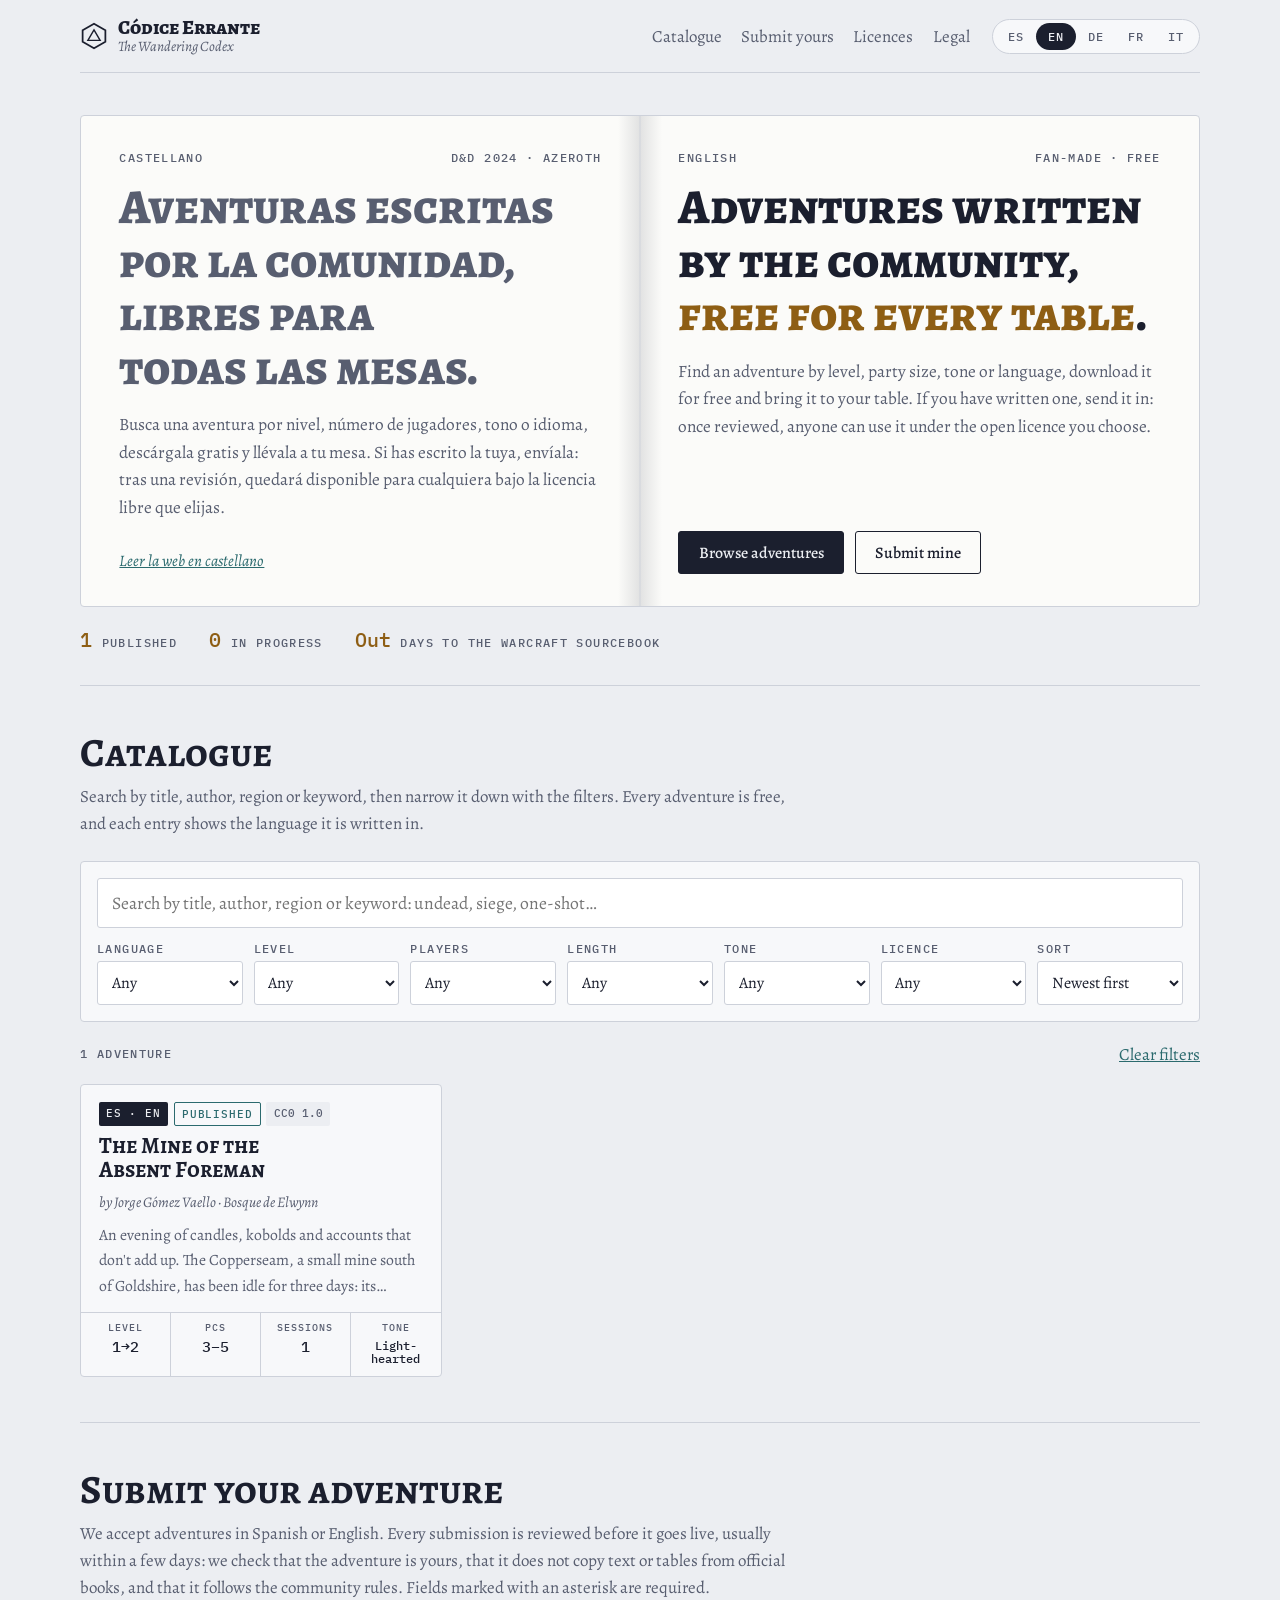
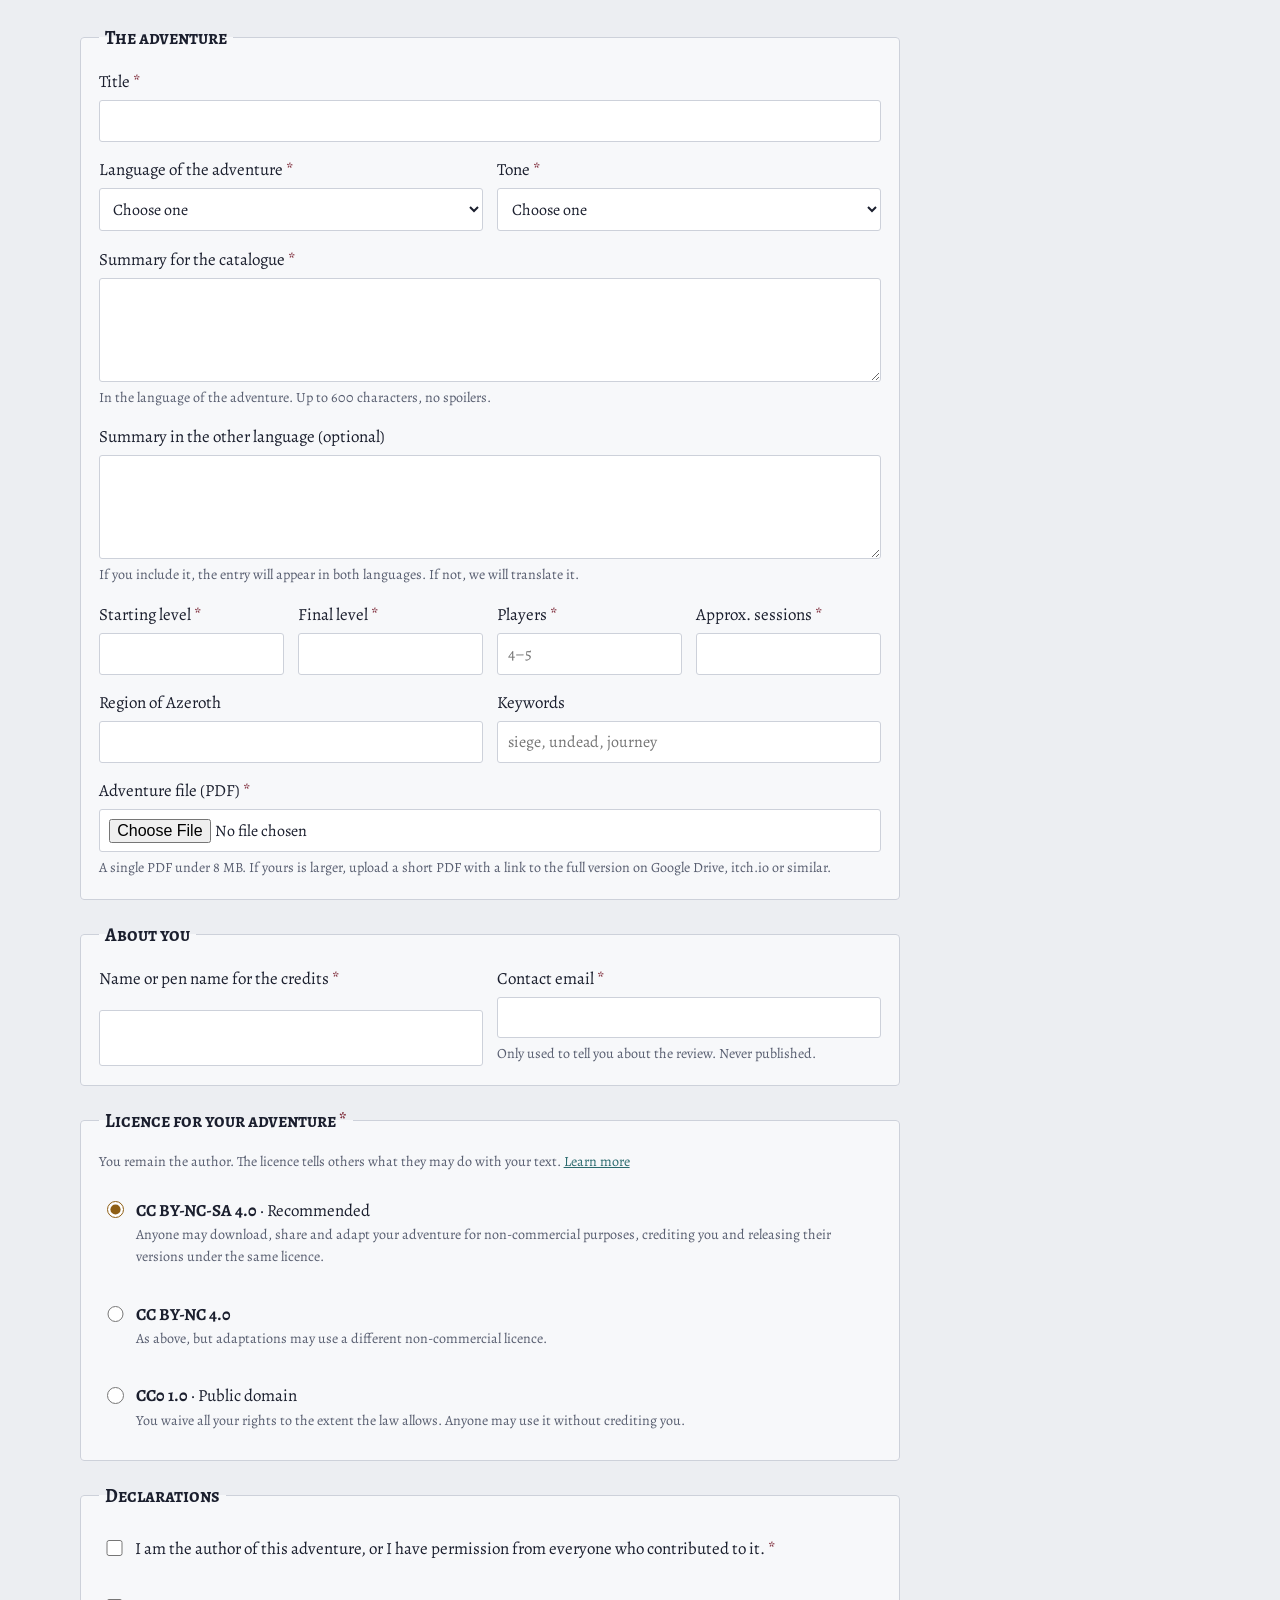
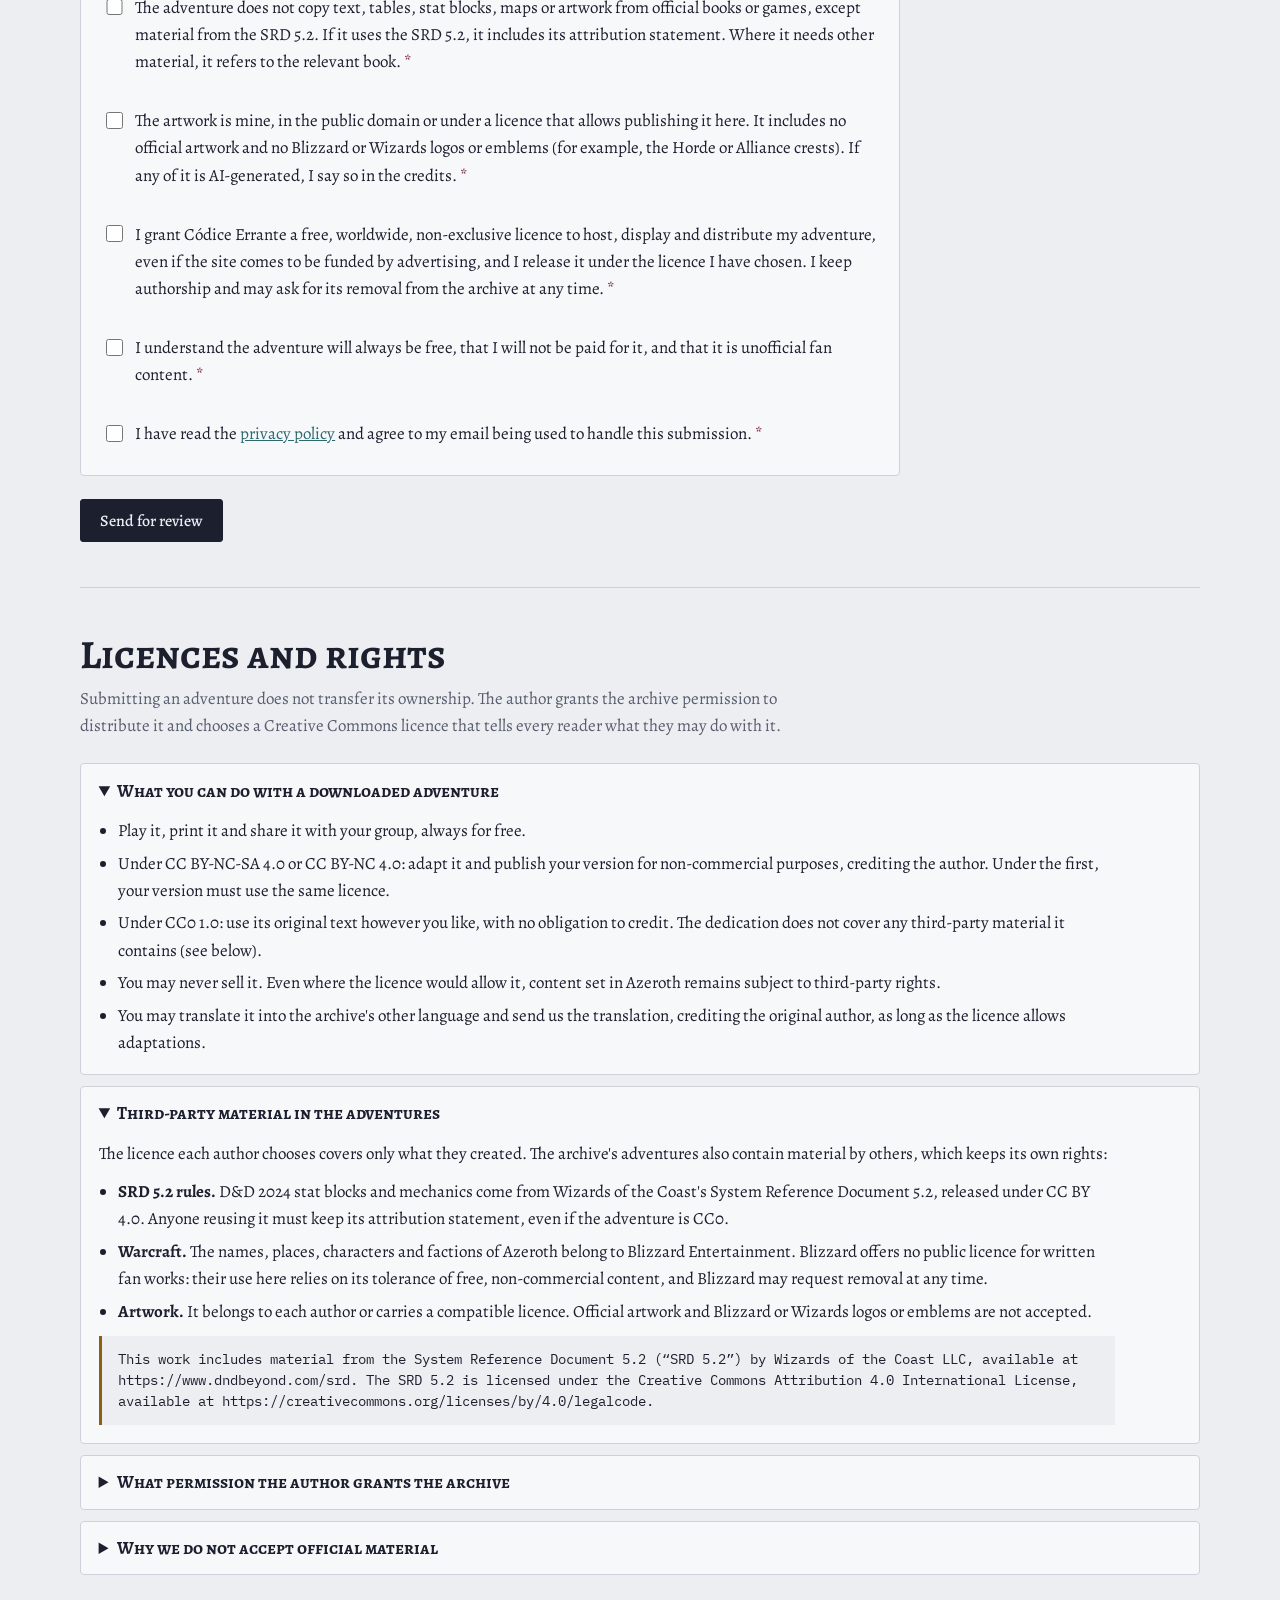
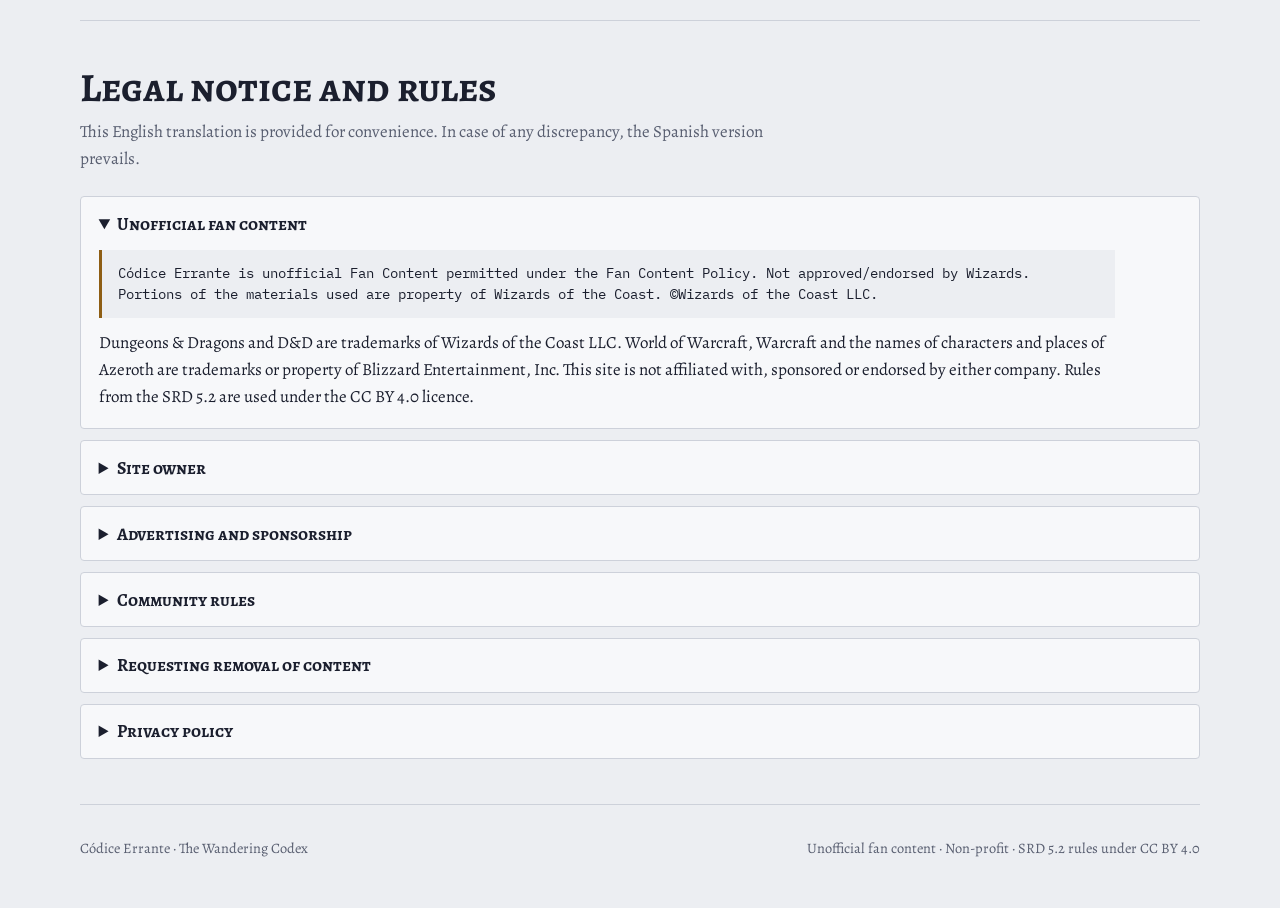
==== index.html @ d9a35645 "Añade el italiano como quinto idioma Toda la interfaz, los textos legales, la portada, la página de " ====
<!doctype html>
<html lang="es" data-lang="es">
<head>
<meta charset="utf-8">
<meta name="viewport" content="width=device-width,initial-scale=1,viewport-fit=cover">
<title>Códice Errante</title>
<meta name="description" content="Archivo comunitario de aventuras gratuitas de rol para D&D 2024 ambientadas en Azeroth, en español e inglés. A community archive of free D&D 2024 adventures set in Azeroth, in Spanish and English.">
<link rel="preconnect" href="https://fonts.googleapis.com">
<link rel="preconnect" href="https://fonts.gstatic.com" crossorigin>
<link rel="stylesheet" href="https://fonts.googleapis.com/css2?family=Alegreya+SC:wght@500;700;800&family=Alegreya:ital,wght@0,400;0,500;0,700;1,400&family=IBM+Plex+Mono:wght@400;500&display=swap">
<script>
/* Idioma inicial: ?lang= → preferencia guardada → idioma del navegador */
(function(){
  var l = null;
  try { l = new URLSearchParams(location.search).get("lang"); } catch(e){}
  var ok = function(x){ return x === "es" || x === "en" || x === "de" || x === "fr" || x === "it"; };
  if(!ok(l)){ try { l = localStorage.getItem("ce-lang"); } catch(e){} }
  if(!ok(l)){ var n = String(navigator.language || "es").slice(0,2).toLowerCase(); l = ok(n) ? n : "en"; }
  document.documentElement.setAttribute("data-lang", l);
  document.documentElement.lang = l;
})();
</script>
<style>
/* Layout: edición bilingüe — portada como códice abierto (castellano en el verso, inglés en el recto), y el resto del archivo en el idioma activo. */
:root{
  --bg:#ECEEF2; --surface:#F7F8FA; --page:#FBFBF9; --ink:#1B1F2E; --muted:#585E70; --line:#CDD1DA;
  --bronze:#8E5E14; --arcane:#2B6A6E; --seal:#7A2433; --field:#FFFFFF; --fold:rgba(27,31,46,.11);
  --display:"Alegreya SC", "Palatino Linotype", Georgia, serif;
  --body:"Alegreya", "Palatino Linotype", Georgia, serif;
  --mono:"IBM Plex Mono", ui-monospace, "SFMono-Regular", Consolas, monospace;
}
@media (prefers-color-scheme: dark){:root:not([data-theme="light"]){
  --bg:#12141C; --surface:#1A1D28; --page:#1E2130; --ink:#E7E4DB; --muted:#A3A6B3; --line:#2E3242;
  --bronze:#D6A44E; --arcane:#73B8B4; --seal:#E08896; --field:#0F1118; --fold:rgba(0,0,0,.5); color-scheme:dark }}
:root[data-theme="dark"]{
  --bg:#12141C; --surface:#1A1D28; --page:#1E2130; --ink:#E7E4DB; --muted:#A3A6B3; --line:#2E3242;
  --bronze:#D6A44E; --arcane:#73B8B4; --seal:#E08896; --field:#0F1118; --fold:rgba(0,0,0,.5); color-scheme:dark }

/* Idioma: se oculta el texto del idioma inactivo, salvo en la portada (.both) */
:root:not([data-lang="en"]) body [lang="en"]:not(.both),
:root:not([data-lang="de"]) body [lang="de"]:not(.both),
:root:not([data-lang="fr"]) body [lang="fr"]:not(.both),
:root:not([data-lang="it"]) body [lang="it"]:not(.both),
:root[data-lang="en"] body [lang="es"]:not(.both),
:root[data-lang="de"] body [lang="es"]:not(.both),
:root[data-lang="fr"] body [lang="es"]:not(.both),
:root[data-lang="it"] body [lang="es"]:not(.both){display:none !important}
/* Portada: castellano en el verso; en el recto, inglés o el idioma activo (alemán, francés, italiano) */
.page[lang="de"], .page[lang="fr"], .page[lang="it"]{display:none}
:root[data-lang="de"] .page[lang="de"], :root[data-lang="fr"] .page[lang="fr"], :root[data-lang="it"] .page[lang="it"]{display:flex}
:root[data-lang="de"] .page[lang="en"], :root[data-lang="fr"] .page[lang="en"], :root[data-lang="it"] .page[lang="en"]{display:none}

*{box-sizing:border-box}
html{scroll-behavior:smooth}
@media (prefers-reduced-motion:reduce){html{scroll-behavior:auto}}
body{background:var(--bg); color:var(--ink); font:400 1.06rem/1.6 var(--body); margin:0;
  padding-left:max(16px, env(safe-area-inset-left, 0px)); padding-right:max(16px, env(safe-area-inset-right, 0px))}
.wrap{max-width:1120px; margin:0 auto}
a{color:var(--arcane)}
a:focus-visible, button:focus-visible, input:focus-visible, select:focus-visible, textarea:focus-visible, summary:focus-visible{outline:2px solid var(--bronze); outline-offset:2px}
h1,h2,h3{font-family:var(--display); text-wrap:balance; line-height:1.1; margin:0}
p{margin:0}
.label{font:500 .72rem/1.2 var(--mono); letter-spacing:.12em; text-transform:uppercase; color:var(--muted)}
.sr{position:absolute; width:1px; height:1px; overflow:hidden; clip:rect(0 0 0 0); white-space:nowrap}

/* Navegación */
nav{display:flex; flex-wrap:wrap; gap:.7rem 1.4rem; align-items:center; justify-content:space-between; padding-block:1.1rem; border-bottom:1px solid var(--line)}
.brand{color:var(--ink); text-decoration:none; display:flex; gap:.6rem; align-items:center}
.brand svg{width:28px; height:28px; flex:none}
.brand b{display:block; font:800 1.25rem/1 var(--display)}
.brand small{display:block; font:italic 400 .9rem/1.2 var(--body); color:var(--muted)}
.navr{display:flex; flex-wrap:wrap; align-items:center; gap:.6rem 1.4rem}
nav ul{list-style:none; display:flex; flex-wrap:wrap; gap:.4rem 1.2rem; margin:0; padding:0}
nav ul a{color:var(--muted); text-decoration:none}
nav ul a:hover{color:var(--ink)}
.langs{display:inline-flex; border:1px solid var(--line); border-radius:99px; padding:3px; background:var(--surface)}
.langs button{font:500 .78rem/1 var(--mono); letter-spacing:.08em; border:0; background:transparent; color:var(--muted); padding:.45rem .75rem; border-radius:99px; cursor:pointer}
.langs button[aria-pressed="true"]{background:var(--ink); color:var(--bg)}

/* Portada: códice abierto */
.hero{padding-block:2.6rem 2.2rem; display:grid; gap:1.4rem}
.spread{position:relative; display:grid; grid-template-columns:1fr 1fr; background:var(--page); border:1px solid var(--line); border-radius:4px}
.spread::after{content:""; position:absolute; top:0; bottom:0; left:50%; width:44px; transform:translateX(-50%); pointer-events:none;
  background:linear-gradient(90deg, transparent, var(--fold) 48%, var(--line) 50%, var(--fold) 52%, transparent)}
.page{padding:2.2rem 2.4rem 2rem; display:flex; flex-direction:column; gap:1rem; min-width:0; transition:color .25s}
.page .folio{display:flex; justify-content:space-between; gap:1rem}
.page h1{font-size:clamp(1.9rem,3.8vw,3.1rem); font-weight:800}
.page h1 em{font-style:normal; color:var(--bronze)}
.page p{color:var(--muted); font-size:1.08rem; max-width:32em}
.page .foot{margin-top:auto; padding-top:.6rem}
.cta{display:flex; flex-wrap:wrap; gap:.7rem}
.switch{font:italic 400 1rem var(--body); background:none; border:0; padding:0; color:var(--arcane); text-decoration:underline; cursor:pointer; text-align:left}
/* Página inactiva: en segundo plano, como la traducción en una edición bilingüe */
.page:not(.active){color:var(--muted)}
.page:not(.active) h1 em{color:inherit}
.page:not(.active) .cta{display:none}
.page.active .switch{display:none}
.btn{display:inline-flex; align-items:center; gap:.4rem; font:500 1rem/1 var(--body); padding:.8rem 1.2rem; border-radius:3px; text-decoration:none; border:1px solid var(--ink); color:var(--ink); background:transparent; cursor:pointer}
.btn.primary{background:var(--ink); color:var(--bg)}
.btn[disabled]{opacity:.5; cursor:not-allowed}
.ledger{display:flex; flex-wrap:wrap; gap:.6rem 2rem; align-items:baseline}
.ledger div{display:flex; gap:.6rem; align-items:baseline}
.ledger b{font:500 1.25rem/1 var(--mono); font-variant-numeric:tabular-nums; color:var(--bronze)}

section{padding-block:2.8rem; border-top:1px solid var(--line); scroll-margin-top:1rem}
.head{display:grid; gap:.5rem; margin-bottom:1.5rem}
.head h2{font-size:clamp(1.8rem,4vw,2.5rem)}
.head p{color:var(--muted); max-width:42em}

/* Buscador y filtros */
.search{display:grid; gap:.9rem; background:var(--surface); border:1px solid var(--line); border-radius:4px; padding:1rem; margin-bottom:1.2rem}
.search input[type=search]{width:100%; font:400 1.1rem var(--body); padding:.75rem .9rem; border:1px solid var(--line); border-radius:3px; background:var(--field); color:var(--ink)}
.fgrid{display:grid; grid-template-columns:repeat(auto-fit,minmax(130px,1fr)); gap:.7rem}
.fgrid label{display:grid; gap:.3rem; min-width:0}
select, .form input, .form textarea{font:400 1rem var(--body); padding:.55rem .6rem; border:1px solid var(--line); border-radius:3px; background:var(--field); color:var(--ink); width:100%; min-width:0}
.bar{display:flex; flex-wrap:wrap; justify-content:space-between; align-items:center; gap:.6rem; margin-bottom:1rem}
.linkbtn{background:none; border:0; color:var(--arcane); font:inherit; cursor:pointer; text-decoration:underline; padding:0}

/* Fichas */
.grid{display:grid; grid-template-columns:repeat(auto-fill,minmax(290px,1fr)); gap:1.1rem}
.grid:empty{display:none}
.card{background:var(--surface); border:1px solid var(--line); border-radius:4px; display:flex; flex-direction:column; min-width:0; text-align:left; color:inherit; font:inherit; padding:0; cursor:pointer}
.card:hover{border-color:var(--bronze)}
.card .top{padding:1.1rem 1.1rem .9rem; display:grid; gap:.5rem}
.card h3{font-size:1.4rem}
.by{font-size:.92rem; color:var(--muted); font-style:italic}
.card p.sum{color:var(--muted); font-size:.98rem; display:-webkit-box; -webkit-line-clamp:3; -webkit-box-orient:vertical; overflow:hidden}
.note{font-size:.85rem; color:var(--muted); font-style:italic}
.tags{display:flex; flex-wrap:wrap; gap:.35rem}
.status{font:500 .68rem/1 var(--mono); letter-spacing:.08em; text-transform:uppercase; padding:.32rem .45rem; border-radius:2px; border:1px solid currentColor}
.status.publicada{color:var(--arcane)} .status.preparacion{color:var(--seal)}
.tag{font:500 .68rem/1 var(--mono); padding:.32rem .45rem; border-radius:2px; background:var(--bg); color:var(--muted)}
.tag.lang{background:var(--ink); color:var(--bg); letter-spacing:.08em}
dl.stats{margin:auto 0 0; display:grid; grid-template-columns:repeat(4,1fr); border-top:1px solid var(--line)}
dl.stats div{padding:.65rem .3rem; text-align:center; border-right:1px solid var(--line); min-width:0}
dl.stats div:last-child{border-right:0}
dl.stats dt{font:500 .6rem/1 var(--mono); letter-spacing:.1em; text-transform:uppercase; color:var(--muted)}
dl.stats dd{margin:.35rem 0 0; font:500 .92rem/1.1 var(--mono); font-variant-numeric:tabular-nums; overflow-wrap:anywhere}
.empty{padding:2.4rem 1.5rem; text-align:center; color:var(--muted); border:1px dashed var(--line); border-radius:4px; font-size:1.08rem}

/* Diálogo de ficha */
dialog{border:1px solid var(--line); border-radius:6px; background:var(--surface); color:var(--ink); width:min(720px, calc(100vw - 32px)); max-height:calc(100vh - 48px); padding:0}
dialog::backdrop{background:rgba(10,12,20,.55)}
.dlg{padding:1.4rem; display:grid; gap:1rem}
.dlg header{display:flex; justify-content:space-between; gap:1rem; align-items:start}
.dlg h3{font-size:clamp(1.6rem,4vw,2.1rem)}
.x{background:none; border:1px solid var(--line); border-radius:3px; color:var(--ink); font:500 1rem var(--mono); width:2.2rem; height:2.2rem; cursor:pointer; flex:none}
.facts{display:grid; grid-template-columns:repeat(auto-fit,minmax(130px,1fr)); gap:.6rem; margin:0}
.facts div{border:1px solid var(--line); border-radius:3px; padding:.6rem .7rem; background:var(--bg)}
.facts dd{margin:.3rem 0 0; font:500 .95rem var(--mono)}
.licbox{border-left:3px solid var(--bronze); padding:.7rem .9rem; background:var(--bg); font-size:.95rem}
.actions{display:flex; flex-wrap:wrap; gap:.7rem; align-items:center}

/* Formulario */
.form{display:grid; gap:1.4rem; max-width:820px}
fieldset{border:1px solid var(--line); border-radius:4px; padding:1.1rem 1.1rem 1.2rem; margin:0; display:grid; gap:.9rem; background:var(--surface); min-width:0}
legend{font:700 1.15rem var(--display); padding:0 .4rem}
.row{display:grid; grid-template-columns:repeat(auto-fit,minmax(180px,1fr)); gap:.9rem}
.field{display:grid; gap:.3rem; min-width:0}
.hint{font-size:.88rem; color:var(--muted)}
.req::after{content:" *"; color:var(--seal)}
.form textarea{min-height:6.5rem; resize:vertical}
.radio, .check{display:grid; grid-template-columns:auto 1fr; gap:.6rem; align-items:start; padding:.55rem .2rem}
.radio input, .check input{margin-top:.3rem; width:1.05rem; height:1.05rem; accent-color:var(--bronze)}
.radio small{display:block; color:var(--muted); font-size:.88rem}
.notice{padding:.9rem 1rem; border-radius:4px; border:1px solid var(--arcane); background:var(--surface)}
.notice.err{border-color:var(--seal)}
.hp{display:none}

/* Textos legales */
.legal{display:grid; gap:.7rem}
details{border:1px solid var(--line); border-radius:4px; background:var(--surface)}
summary{cursor:pointer; padding:.9rem 1.1rem; font:700 1.1rem var(--display)}
details .in{padding:0 1.1rem 1.1rem; display:grid; gap:.7rem; max-width:62em}
details ul{margin:0; padding-left:1.2rem; display:grid; gap:.35rem}
blockquote{margin:0; padding:.8rem 1rem; border-left:3px solid var(--bronze); font:400 .85rem/1.55 var(--mono); background:var(--bg)}
blockquote, details .in{overflow-wrap:anywhere; min-width:0}
details{min-width:0}
footer{padding-block:2rem 3rem; color:var(--muted); font-size:.9rem; border-top:1px solid var(--line); display:flex; flex-wrap:wrap; gap:1rem; justify-content:space-between}

@media (max-width:760px){
  .spread{grid-template-columns:1fr}
  .spread::after{display:none}
  .page{padding:1.5rem 1.2rem}
  .page + .page{border-top:1px solid var(--line)}
  .page.active{order:-1; border-top:0}
  .page:not(.active){border-top:1px solid var(--line)}
  .page:not(.active) p{display:none}
  .page:not(.active) h1{font-size:1.4rem}
}
</style>
</head>
<body>
<div class="wrap">
<nav aria-label="Principal / Main">
  <a class="brand" href="#inicio">
    <svg viewBox="0 0 32 32" aria-hidden="true"><path d="M16 2 29 9.5v13L16 30 3 22.5v-13Z" fill="none" stroke="currentColor" stroke-width="2"/><path d="M16 9 23 21H9Z" fill="none" stroke="currentColor" stroke-width="1.6"/></svg>
    <span><b>Códice Errante</b><small>The Wandering Codex</small></span>
  </a>
  <div class="navr">
    <ul>
      <li><a href="#catalogo"><span lang="es">Catálogo</span><span lang="en">Catalogue</span><span lang="de">Katalog</span><span lang="fr">Catalogue</span><span lang="it">Catalogo</span></a></li>
      <li><a href="#enviar"><span lang="es">Envía tu aventura</span><span lang="en">Submit yours</span><span lang="de">Abenteuer einreichen</span><span lang="fr">Proposer une aventure</span><span lang="it">Proponi un’avventura</span></a></li>
      <li><a href="#licencias"><span lang="es">Licencias</span><span lang="en">Licences</span><span lang="de">Lizenzen</span><span lang="fr">Licences</span><span lang="it">Licenze</span></a></li>
      <li data-yt hidden><a class="ytlink" target="_blank" rel="noopener"><svg viewBox="0 0 24 24" width="16" height="16" aria-hidden="true" style="vertical-align:-3px"><path d="M21.6 7.2a2.6 2.6 0 0 0-1.8-1.8C18.2 5 12 5 12 5s-6.2 0-7.8.4A2.6 2.6 0 0 0 2.4 7.2 27 27 0 0 0 2 12a27 27 0 0 0 .4 4.8 2.6 2.6 0 0 0 1.8 1.8C5.8 19 12 19 12 19s6.2 0 7.8-.4a2.6 2.6 0 0 0 1.8-1.8A27 27 0 0 0 22 12a27 27 0 0 0-.4-4.8ZM10 15V9l5.2 3Z" fill="currentColor"/></svg> YouTube</a></li>
      <li><a href="#legal"><span lang="es">Aviso legal</span><span lang="en">Legal</span><span lang="de">Impressum</span><span lang="fr">Mentions légales</span><span lang="it">Note legali</span></a></li>
    </ul>
    <div class="langs" role="group" aria-label="Idioma / Language">
      <button type="button" data-setlang="es" aria-pressed="true" title="Español">ES</button>
      <button type="button" data-setlang="en" aria-pressed="false" title="English">EN</button>
      <button type="button" data-setlang="de" aria-pressed="false" title="Deutsch">DE</button>
      <button type="button" data-setlang="fr" aria-pressed="false" title="Français">FR</button>
      <button type="button" data-setlang="it" aria-pressed="false" title="Italiano">IT</button>
    </div>
  </div>
</nav>

<header class="hero" id="inicio">
  <div class="spread">
    <article class="page both" lang="es">
      <div class="folio"><span class="label">Castellano</span><span class="label">D&amp;D 2024 · Azeroth</span></div>
      <h1>Aventuras escritas por la comunidad, <em>libres para todas las mesas</em>.</h1>
      <p>Busca una aventura por nivel, número de jugadores, tono o idioma, descárgala gratis y llévala a tu mesa. Si has escrito la tuya, envíala: tras una revisión, quedará disponible para cualquiera bajo la licencia libre que elijas.</p>
      <div class="foot">
        <div class="cta"><a class="btn primary" href="#catalogo">Buscar aventuras</a><a class="btn" href="#enviar">Enviar la mía</a></div>
        <button class="switch" type="button" data-setlang="es">Leer la web en castellano</button>
      </div>
    </article>
    <article class="page both" lang="en">
      <div class="folio"><span class="label">English</span><span class="label">Fan-made · Free</span></div>
      <h1>Adventures written by the community, <em>free for every table</em>.</h1>
      <p>Find an adventure by level, party size, tone or language, download it for free and bring it to your table. If you have written one, send it in: once reviewed, anyone can use it under the open licence you choose.</p>
      <div class="foot">
        <div class="cta"><a class="btn primary" href="#catalogo">Browse adventures</a><a class="btn" href="#enviar">Submit mine</a></div>
        <button class="switch" type="button" data-setlang="en">Read the site in English</button>
      </div>
    </article>
    <article class="page both" lang="de">
      <div class="folio"><span class="label">Deutsch</span><span class="label">Fan-Werk · Kostenlos</span></div>
      <h1>Abenteuer aus der Community, <em>frei für jeden Spieltisch</em>.</h1>
      <p>Finde ein Abenteuer nach Stufe, Gruppengröße, Ton oder Sprache, lade es kostenlos herunter und bring es an deinen Tisch. Hast du selbst eines geschrieben, reiche es ein: Nach der Prüfung kann es jeder unter der freien Lizenz deiner Wahl nutzen.</p>
      <div class="foot">
        <div class="cta"><a class="btn primary" href="#catalogo">Abenteuer durchsuchen</a><a class="btn" href="#enviar">Meines einreichen</a></div>
        <button class="switch" type="button" data-setlang="de">Website auf Deutsch lesen</button>
      </div>
    </article>
    <article class="page both" lang="fr">
      <div class="folio"><span class="label">Français</span><span class="label">Fait par des fans · Gratuit</span></div>
      <h1>Des aventures écrites par la communauté, <em>libres pour toutes les tables</em>.</h1>
      <p>Trouvez une aventure par niveau, nombre de joueurs, ton ou langue, téléchargez-la gratuitement et apportez-la à votre table. Si vous en avez écrit une, proposez-la : après relecture, chacun pourra l’utiliser sous la licence libre de votre choix.</p>
      <div class="foot">
        <div class="cta"><a class="btn primary" href="#catalogo">Parcourir les aventures</a><a class="btn" href="#enviar">Proposer la mienne</a></div>
        <button class="switch" type="button" data-setlang="fr">Lire le site en français</button>
      </div>
    </article>
    <article class="page both" lang="it">
      <div class="folio"><span class="label">Italiano</span><span class="label">Opera di fan · Gratuito</span></div>
      <h1>Avventure scritte dalla comunità, <em>libere per ogni tavolo</em>.</h1>
      <p>Trova un’avventura per livello, numero di giocatori, tono o lingua, scaricala gratis e portala al tuo tavolo. Se ne hai scritta una, proponila: dopo la revisione, chiunque potrà usarla con la licenza libera che sceglierai.</p>
      <div class="foot">
        <div class="cta"><a class="btn primary" href="#catalogo">Sfoglia le avventure</a><a class="btn" href="#enviar">Proponi la mia</a></div>
        <button class="switch" type="button" data-setlang="it">Leggi il sito in italiano</button>
      </div>
    </article>
  </div>
  <div class="ledger" aria-live="polite">
    <div><b id="nPub">0</b><span class="label"><span lang="es">Publicadas</span><span lang="en">Published</span><span lang="de">Veröffentlicht</span><span lang="fr">Publiées</span><span lang="it">Pubblicate</span></span></div>
    <div><b id="nPrep">0</b><span class="label"><span lang="es">En preparación</span><span lang="en">In progress</span><span lang="de">In Arbeit</span><span lang="fr">En préparation</span><span lang="it">In preparazione</span></span></div>
    <div><b id="nDays">—</b><span class="label"><span lang="es">Días para el manual de Warcraft</span><span lang="en">Days to the Warcraft sourcebook</span><span lang="de">Tage bis zum Warcraft-Quellenbuch</span><span lang="fr">Jours avant le livre de Warcraft</span><span lang="it">Giorni al manuale di Warcraft</span></span></div>
  </div>
</header>

<section id="catalogo">
  <div class="head">
    <h2><span lang="es">Catálogo</span><span lang="en">Catalogue</span><span lang="de">Katalog</span><span lang="fr">Catalogue</span><span lang="it">Catalogo</span></h2>
    <p><span lang="es">Busca por título, autor, región o palabra clave, y afina con los filtros. Todas las aventuras son gratuitas y cada ficha indica en qué idioma está escrita.</span><span lang="en">Search by title, author, region or keyword, then narrow it down with the filters. Every adventure is free, and each entry shows the language it is written in.</span><span lang="de">Suche nach Titel, Autor, Region oder Stichwort und grenze die Ergebnisse mit den Filtern ein. Alle Abenteuer sind kostenlos, und jeder Eintrag zeigt, in welcher Sprache es geschrieben ist.</span><span lang="fr">Cherchez par titre, auteur, région ou mot-clé, puis affinez avec les filtres. Toutes les aventures sont gratuites, et chaque fiche indique la langue dans laquelle elle est écrite.</span><span lang="it">Cerca per titolo, autore, regione o parola chiave, poi affina con i filtri. Tutte le avventure sono gratuite e ogni scheda indica la lingua in cui è scritta.</span></p>
  </div>

  <div class="search" role="search">
    <label class="sr" for="q"><span lang="es">Buscar aventuras</span><span lang="en">Search adventures</span><span lang="de">Abenteuer suchen</span><span lang="fr">Rechercher des aventures</span><span lang="it">Cerca avventure</span></label>
    <input type="search" id="q" autocomplete="off"
      data-ph-es="Busca por título, autor, región o palabra clave: no muertos, asedio, one-shot…"
      data-ph-en="Search by title, author, region or keyword: undead, siege, one-shot…" data-ph-de="Suche nach Titel, Autor, Region oder Stichwort: Untote, Belagerung, One-Shot…" data-ph-fr="Cherchez par titre, auteur, région ou mot-clé : morts-vivants, siège, one-shot…" data-ph-it="Cerca per titolo, autore, regione o parola chiave: non morti, assedio, one-shot…">
    <div class="fgrid">
      <label><span class="label"><span lang="es">Idioma</span><span lang="en">Language</span><span lang="de">Sprache</span><span lang="fr">Langue</span><span lang="it">Lingua</span></span>
        <select id="fIdioma"><option value="" data-en="Any" data-de="Beliebig" data-fr="Indifférent" data-it="Qualsiasi">Cualquiera</option><option value="es" data-en="Spanish" data-de="Spanisch" data-fr="Espagnol" data-it="Spagnolo">Español</option><option value="en" data-en="English" data-de="Englisch" data-fr="Anglais" data-it="Inglese">Inglés</option></select></label>
      <label><span class="label"><span lang="es">Nivel</span><span lang="en">Level</span><span lang="de">Stufe</span><span lang="fr">Niveau</span><span lang="it">Livello</span></span>
        <select id="fNivel"><option value="" data-en="Any" data-de="Beliebig" data-fr="Indifférent" data-it="Qualsiasi">Cualquiera</option><option value="1-4" data-en="1–4 · Starting out" data-de="1–4 · Einstieg" data-fr="1–4 · Débutant" data-it="1–4 · Principianti">1–4 · Iniciación</option><option value="5-10" data-en="5–10 · Heroic" data-de="5–10 · Heroisch" data-fr="5–10 · Héroïque" data-it="5–10 · Eroico">5–10 · Heroico</option><option value="11-16" data-en="11–16 · Epic" data-de="11–16 · Episch" data-fr="11–16 · Épique" data-it="11–16 · Epico">11–16 · Épico</option><option value="17-20" data-en="17–20 · Legendary" data-de="17–20 · Legendär" data-fr="17–20 · Légendaire" data-it="17–20 · Leggendario">17–20 · Legendario</option></select></label>
      <label><span class="label"><span lang="es">Jugadores</span><span lang="en">Players</span><span lang="de">Spieler</span><span lang="fr">Joueurs</span><span lang="it">Giocatori</span></span>
        <select id="fPj"><option value="" data-en="Any" data-de="Beliebig" data-fr="Indifférent" data-it="Qualsiasi">Cualquiera</option><option value="1">1–2</option><option value="3">3</option><option value="4">4</option><option value="5">5</option><option value="6" data-en="6 or more" data-de="6 oder mehr" data-fr="6 ou plus" data-it="6 o più">6 o más</option></select></label>
      <label><span class="label"><span lang="es">Duración</span><span lang="en">Length</span><span lang="de">Dauer</span><span lang="fr">Durée</span><span lang="it">Durata</span></span>
        <select id="fDur"><option value="" data-en="Any" data-de="Beliebig" data-fr="Indifférent" data-it="Qualsiasi">Cualquiera</option><option value="1" data-en="One session" data-de="Eine Sitzung" data-fr="Une séance" data-it="Una sessione">Una sesión</option><option value="2-4" data-en="2–4 sessions" data-de="2–4 Sitzungen" data-fr="2–4 séances" data-it="2–4 sessioni">2–4 sesiones</option><option value="5-99" data-en="5 or more" data-de="5 oder mehr" data-fr="5 ou plus" data-it="5 o più">5 o más</option></select></label>
      <label><span class="label"><span lang="es">Tono</span><span lang="en">Tone</span><span lang="de">Ton</span><span lang="fr">Ton</span><span lang="it">Tono</span></span>
        <select id="fTono"><option value="" data-en="Any" data-de="Beliebig" data-fr="Indifférent" data-it="Qualsiasi">Cualquiera</option><option value="Épico" data-en="Epic" data-de="Episch" data-fr="Épique" data-it="Epico">Épico</option><option value="Trágico" data-en="Tragic" data-de="Tragisch" data-fr="Tragique" data-it="Tragico">Trágico</option><option value="Oscuro" data-en="Dark" data-de="Düster" data-fr="Sombre" data-it="Cupo">Oscuro</option><option value="Ligero" data-en="Light-hearted" data-de="Heiter" data-fr="Léger" data-it="Leggero">Ligero</option><option value="Misterio" data-en="Mystery" data-de="Mysterium" data-fr="Mystère" data-it="Mistero">Misterio</option><option value="Horror" data-en="Horror" data-de="Horror" data-fr="Horreur" data-it="Horror">Horror</option></select></label>
      <label><span class="label"><span lang="es">Licencia</span><span lang="en">Licence</span><span lang="de">Lizenz</span><span lang="fr">Licence</span><span lang="it">Licenza</span></span>
        <select id="fLic"><option value="" data-en="Any" data-de="Beliebig" data-fr="Indifférent" data-it="Qualsiasi">Cualquiera</option><option>CC BY-NC-SA 4.0</option><option>CC BY-NC 4.0</option><option>CC0 1.0</option></select></label>
      <label><span class="label"><span lang="es">Ordenar</span><span lang="en">Sort</span><span lang="de">Sortieren</span><span lang="fr">Trier</span><span lang="it">Ordina</span></span>
        <select id="fOrden"><option value="reciente" data-en="Newest first" data-de="Neueste zuerst" data-fr="Plus récentes" data-it="Più recenti">Más recientes</option><option value="titulo" data-en="Title (A–Z)" data-de="Titel (A–Z)" data-fr="Titre (A–Z)" data-it="Titolo (A–Z)">Título (A–Z)</option><option value="nivel" data-en="Starting level" data-de="Anfangsstufe" data-fr="Niveau de départ" data-it="Livello iniziale">Nivel inicial</option></select></label>
    </div>
  </div>

  <div class="bar"><span class="label" id="count" aria-live="polite"></span><button class="linkbtn" id="reset" type="button"><span lang="es">Quitar filtros</span><span lang="en">Clear filters</span><span lang="de">Filter zurücksetzen</span><span lang="fr">Effacer les filtres</span><span lang="it">Azzera i filtri</span></button></div>
  <div class="grid" id="grid"></div>
  <p class="empty" id="empty" hidden></p>
</section>

<dialog id="dlg" aria-labelledby="dTitle">
  <div class="dlg">
    <header>
      <div style="display:grid; gap:.5rem">
        <div class="tags" id="dTags"></div>
        <h3 id="dTitle"></h3>
        <span class="by" id="dBy"></span>
      </div>
      <button class="x" id="dClose" type="button" aria-label="Cerrar / Close">×</button>
    </header>
    <p id="dSum"></p>
    <dl class="facts" id="dFacts"></dl>
    <div class="licbox" id="dLic"></div>
    <div class="actions" id="dAct"></div>
  </div>
</dialog>

<section id="enviar">
  <div class="head">
    <h2><span lang="es">Envía tu aventura</span><span lang="en">Submit your adventure</span><span lang="de">Reiche dein Abenteuer ein</span><span lang="fr">Proposez votre aventure</span><span lang="it">Proponi la tua avventura</span></h2>
    <p><span lang="es">Aceptamos aventuras en español o en inglés. Todos los envíos se revisan antes de publicarse, normalmente en unos días: comprobamos que la aventura sea tuya, que no copie texto ni tablas de libros oficiales y que respete las normas de la comunidad. Los campos con asterisco son obligatorios.</span><span lang="en">We accept adventures in Spanish or English. Every submission is reviewed before it goes live, usually within a few days: we check that the adventure is yours, that it does not copy text or tables from official books, and that it follows the community rules. Fields marked with an asterisk are required.</span><span lang="de">Wir nehmen Abenteuer auf Spanisch oder Englisch an. Jede Einreichung wird vor der Veröffentlichung geprüft, meist innerhalb weniger Tage: Wir prüfen, ob das Abenteuer von dir stammt, ob es keine Texte oder Tabellen aus offiziellen Büchern kopiert und ob es die Gemeinschaftsregeln einhält. Mit Sternchen markierte Felder sind Pflichtfelder.</span><span lang="fr">Nous acceptons les aventures en espagnol ou en anglais. Chaque envoi est relu avant publication, en général en quelques jours : nous vérifions que l’aventure est bien de vous, qu’elle ne copie ni texte ni tableau de livres officiels et qu’elle respecte les règles de la communauté. Les champs marqués d’un astérisque sont obligatoires.</span><span lang="it">Accettiamo avventure in spagnolo o in inglese. Ogni invio viene revisionato prima della pubblicazione, di solito in pochi giorni: verifichiamo che l’avventura sia tua, che non copi testi né tabelle di manuali ufficiali e che rispetti le regole della comunità. I campi contrassegnati da un asterisco sono obbligatori.</span></p>
  </div>

  <form class="form" id="envio" name="envio-aventura" method="POST" action="/gracias.html" data-netlify="true" netlify-honeypot="bot-field" enctype="multipart/form-data" novalidate>
    <input type="hidden" name="form-name" value="envio-aventura">
    <input type="hidden" name="idioma-contacto" id="idiomaContacto" value="es">
    <p class="hp"><label>No rellenes este campo / Leave empty: <input name="bot-field" tabindex="-1" autocomplete="off"></label></p>

    <fieldset>
      <legend><span lang="es">La aventura</span><span lang="en">The adventure</span><span lang="de">Das Abenteuer</span><span lang="fr">L’aventure</span><span lang="it">L’avventura</span></legend>
      <div class="field"><label class="req" for="titulo"><span lang="es">Título</span><span lang="en">Title</span><span lang="de">Titel</span><span lang="fr">Titre</span><span lang="it">Titolo</span></label><input id="titulo" name="titulo" required maxlength="120"></div>
      <div class="row">
        <div class="field"><label class="req" for="idioma"><span lang="es">Idioma de la aventura</span><span lang="en">Language of the adventure</span><span lang="de">Sprache des Abenteuers</span><span lang="fr">Langue de l’aventure</span><span lang="it">Lingua dell’avventura</span></label>
          <select id="idioma" name="idioma" required><option value="" data-en="Choose one" data-de="Bitte wählen" data-fr="Choisissez" data-it="Scegli">Elige uno</option><option value="es" data-en="Spanish" data-de="Spanisch" data-fr="Espagnol" data-it="Spagnolo">Español</option><option value="en" data-en="English" data-de="Englisch" data-fr="Anglais" data-it="Inglese">Inglés</option><option value="bi" data-en="Both (bilingual)" data-de="Beide (zweisprachig)" data-fr="Les deux (bilingue)" data-it="Entrambe (bilingue)">Ambos (bilingüe)</option></select></div>
        <div class="field"><label class="req" for="tono"><span lang="es">Tono</span><span lang="en">Tone</span><span lang="de">Ton</span><span lang="fr">Ton</span><span lang="it">Tono</span></label>
          <select id="tono" name="tono" required><option value="" data-en="Choose one" data-de="Bitte wählen" data-fr="Choisissez" data-it="Scegli">Elige uno</option><option value="Épico" data-en="Epic" data-de="Episch" data-fr="Épique" data-it="Epico">Épico</option><option value="Trágico" data-en="Tragic" data-de="Tragisch" data-fr="Tragique" data-it="Tragico">Trágico</option><option value="Oscuro" data-en="Dark" data-de="Düster" data-fr="Sombre" data-it="Cupo">Oscuro</option><option value="Ligero" data-en="Light-hearted" data-de="Heiter" data-fr="Léger" data-it="Leggero">Ligero</option><option value="Misterio" data-en="Mystery" data-de="Mysterium" data-fr="Mystère" data-it="Mistero">Misterio</option><option value="Horror" data-en="Horror" data-de="Horror" data-fr="Horreur" data-it="Horror">Horror</option></select></div>
      </div>
      <div class="field"><label class="req" for="resumen"><span lang="es">Resumen para la ficha</span><span lang="en">Summary for the catalogue</span><span lang="de">Zusammenfassung für den Katalog</span><span lang="fr">Résumé pour la fiche</span><span lang="it">Riassunto per la scheda</span></label><textarea id="resumen" name="resumen" required maxlength="600"></textarea><span class="hint"><span lang="es">En el idioma de la aventura. Hasta 600 caracteres, sin destripar el final.</span><span lang="en">In the language of the adventure. Up to 600 characters, no spoilers.</span><span lang="de">In der Sprache des Abenteuers. Bis zu 600 Zeichen, ohne das Ende zu verraten.</span><span lang="fr">Dans la langue de l’aventure. Jusqu’à 600 caractères, sans dévoiler la fin.</span><span lang="it">Nella lingua dell’avventura. Fino a 600 caratteri, senza svelare il finale.</span></span></div>
      <div class="field"><label for="resumenTrad"><span lang="es">Resumen en el otro idioma (opcional)</span><span lang="en">Summary in the other language (optional)</span><span lang="de">Zusammenfassung in der anderen Sprache (optional)</span><span lang="fr">Résumé dans l’autre langue (facultatif)</span><span lang="it">Riassunto nell’altra lingua (facoltativo)</span></label><textarea id="resumenTrad" name="resumen-traduccion" maxlength="600"></textarea><span class="hint"><span lang="es">Si lo incluyes, la ficha se mostrará en los dos idiomas. Si no, la traduciremos nosotros.</span><span lang="en">If you include it, the entry will appear in both languages. If not, we will translate it.</span><span lang="de">Wenn du sie beifügst, erscheint der Eintrag in beiden Sprachen. Andernfalls übersetzen wir sie.</span><span lang="fr">Si vous l’ajoutez, la fiche apparaîtra dans les deux langues. Sinon, nous la traduirons.</span><span lang="it">Se lo aggiungi, la scheda apparirà in entrambe le lingue. Altrimenti lo tradurremo noi.</span></span></div>
      <div class="row">
        <div class="field"><label class="req" for="nivelIni"><span lang="es">Nivel inicial</span><span lang="en">Starting level</span><span lang="de">Anfangsstufe</span><span lang="fr">Niveau de départ</span><span lang="it">Livello iniziale</span></label><input id="nivelIni" name="nivel-inicial" type="number" min="1" max="20" required></div>
        <div class="field"><label class="req" for="nivelFin"><span lang="es">Nivel final</span><span lang="en">Final level</span><span lang="de">Endstufe</span><span lang="fr">Niveau final</span><span lang="it">Livello finale</span></label><input id="nivelFin" name="nivel-final" type="number" min="1" max="20" required></div>
        <div class="field"><label class="req" for="jugadores"><span lang="es">Jugadores</span><span lang="en">Players</span><span lang="de">Spieler</span><span lang="fr">Joueurs</span><span lang="it">Giocatori</span></label><input id="jugadores" name="jugadores" placeholder="4–5" required maxlength="10"></div>
        <div class="field"><label class="req" for="sesiones"><span lang="es">Sesiones aprox.</span><span lang="en">Approx. sessions</span><span lang="de">Sitzungen (ca.)</span><span lang="fr">Séances (env.)</span><span lang="it">Sessioni (circa)</span></label><input id="sesiones" name="sesiones" type="number" min="1" max="99" required></div>
      </div>
      <div class="row">
        <div class="field"><label for="region"><span lang="es">Región de Azeroth</span><span lang="en">Region of Azeroth</span><span lang="de">Region von Azeroth</span><span lang="fr">Région d’Azeroth</span><span lang="it">Regione di Azeroth</span></label><input id="region" name="region" maxlength="60"></div>
        <div class="field"><label for="etiquetas"><span lang="es">Palabras clave</span><span lang="en">Keywords</span><span lang="de">Stichwörter</span><span lang="fr">Mots-clés</span><span lang="it">Parole chiave</span></label><input id="etiquetas" name="etiquetas" maxlength="160" data-ph-es="asedio, no muertos, viaje" data-ph-en="siege, undead, journey" data-ph-de="Belagerung, Untote, Reise" data-ph-fr="siège, morts-vivants, voyage" data-ph-it="assedio, non morti, viaggio"></div>
      </div>
      <div class="field"><label class="req" for="archivo"><span lang="es">Archivo de la aventura (PDF)</span><span lang="en">Adventure file (PDF)</span><span lang="de">Abenteuerdatei (PDF)</span><span lang="fr">Fichier de l’aventure (PDF)</span><span lang="it">File dell’avventura (PDF)</span></label><input id="archivo" name="archivo" type="file" accept="application/pdf,.pdf" required><span class="hint"><span lang="es">Un único PDF de menos de 8 MB. Si pesa más, sube un PDF corto con el enlace a la versión completa en Google Drive, itch.io u otro servicio.</span><span lang="en">A single PDF under 8 MB. If yours is larger, upload a short PDF with a link to the full version on Google Drive, itch.io or similar.</span><span lang="de">Eine einzelne PDF-Datei unter 8 MB. Ist deine größer, lade eine kurze PDF mit einem Link zur vollständigen Fassung auf Google Drive, itch.io oder einem ähnlichen Dienst hoch.</span><span lang="fr">Un seul PDF de moins de 8 Mo. S’il est plus lourd, envoyez un PDF court avec un lien vers la version complète sur Google Drive, itch.io ou un service similaire.</span><span lang="it">Un solo PDF di meno di 8 MB. Se pesa di più, carica un PDF breve con il link alla versione completa su Google Drive, itch.io o un servizio simile.</span></span></div>
    </fieldset>

    <fieldset>
      <legend><span lang="es">Sobre ti</span><span lang="en">About you</span><span lang="de">Über dich</span><span lang="fr">À propos de vous</span><span lang="it">Su di te</span></legend>
      <div class="row">
        <div class="field"><label class="req" for="autor"><span lang="es">Nombre o seudónimo para los créditos</span><span lang="en">Name or pen name for the credits</span><span lang="de">Name oder Pseudonym für die Credits</span><span lang="fr">Nom ou pseudonyme pour les crédits</span><span lang="it">Nome o pseudonimo per i crediti</span></label><input id="autor" name="autor" required maxlength="80"></div>
        <div class="field"><label class="req" for="email"><span lang="es">Correo de contacto</span><span lang="en">Contact email</span><span lang="de">Kontakt-E-Mail</span><span lang="fr">E-mail de contact</span><span lang="it">E-mail di contatto</span></label><input id="email" name="email" type="email" required maxlength="120"><span class="hint"><span lang="es">Solo para avisarte de la revisión. Nunca se publica.</span><span lang="en">Only used to tell you about the review. Never published.</span><span lang="de">Nur, um dich über die Prüfung zu informieren. Wird nie veröffentlicht.</span><span lang="fr">Utilisé uniquement pour vous informer de la relecture. Jamais publié.</span><span lang="it">Usata solo per informarti sulla revisione. Non viene mai pubblicata.</span></span></div>
      </div>
    </fieldset>

    <fieldset>
      <legend class="req"><span lang="es">Licencia de tu aventura</span><span lang="en">Licence for your adventure</span><span lang="de">Lizenz für dein Abenteuer</span><span lang="fr">Licence de votre aventure</span><span lang="it">Licenza della tua avventura</span></legend>
      <p class="hint"><span lang="es">Sigues siendo el autor. La licencia indica qué pueden hacer los demás con tu texto.</span><span lang="en">You remain the author. The licence tells others what they may do with your text.</span><span lang="de">Du bleibst der Autor. Die Lizenz legt fest, was andere mit deinem Text tun dürfen.</span><span lang="fr">Vous restez l’auteur. La licence indique aux autres ce qu’ils peuvent faire de votre texte.</span><span lang="it">Resti l’autore. La licenza indica agli altri che cosa possono fare con il tuo testo.</span> <a href="#licencias"><span lang="es">Más información</span><span lang="en">Learn more</span><span lang="de">Mehr erfahren</span><span lang="fr">En savoir plus</span><span lang="it">Per saperne di più</span></a></p>
      <label class="radio"><input type="radio" name="licencia" value="CC BY-NC-SA 4.0" required checked><span><b>CC BY-NC-SA 4.0</b> · <span lang="es">Recomendada</span><span lang="en">Recommended</span><span lang="de">Empfohlen</span><span lang="fr">Recommandée</span><span lang="it">Consigliata</span><small><span lang="es">Cualquiera puede descargar, compartir y adaptar tu aventura, sin fines comerciales, citándote y publicando sus versiones con la misma licencia.</span><span lang="en">Anyone may download, share and adapt your adventure for non-commercial purposes, crediting you and releasing their versions under the same licence.</span><span lang="de">Jeder darf dein Abenteuer herunterladen, teilen und bearbeiten, nicht kommerziell, mit Namensnennung und unter derselben Lizenz für eigene Fassungen.</span><span lang="fr">Chacun peut télécharger, partager et adapter votre aventure à des fins non commerciales, en vous citant et en publiant ses versions sous la même licence.</span><span lang="it">Chiunque può scaricare, condividere e adattare la tua avventura per scopi non commerciali, citandoti e pubblicando le proprie versioni con la stessa licenza.</span></small></span></label>
      <label class="radio"><input type="radio" name="licencia" value="CC BY-NC 4.0"><span><b>CC BY-NC 4.0</b><small><span lang="es">Como la anterior, pero las adaptaciones pueden usar otra licencia no comercial.</span><span lang="en">As above, but adaptations may use a different non-commercial licence.</span><span lang="de">Wie oben, aber Bearbeitungen dürfen eine andere nicht kommerzielle Lizenz verwenden.</span><span lang="fr">Comme la précédente, mais les adaptations peuvent utiliser une autre licence non commerciale.</span><span lang="it">Come la precedente, ma gli adattamenti possono usare un’altra licenza non commerciale.</span></small></span></label>
      <label class="radio"><input type="radio" name="licencia" value="CC0 1.0"><span><b>CC0 1.0</b> · <span lang="es">Dominio público</span><span lang="en">Public domain</span><span lang="de">Gemeinfrei</span><span lang="fr">Domaine public</span><span lang="it">Pubblico dominio</span><small><span lang="es">Renuncias a todos tus derechos en la medida que permita la ley. Cualquiera puede usarla sin citarte.</span><span lang="en">You waive all your rights to the extent the law allows. Anyone may use it without crediting you.</span><span lang="de">Du verzichtest im gesetzlich zulässigen Umfang auf alle deine Rechte. Jeder darf es ohne Namensnennung nutzen.</span><span lang="fr">Vous renoncez à tous vos droits dans la mesure permise par la loi. Chacun peut l’utiliser sans vous citer.</span><span lang="it">Rinunci a tutti i tuoi diritti nella misura consentita dalla legge. Chiunque può usarla senza citarti.</span></small></span></label>
    </fieldset>

    <fieldset>
      <legend><span lang="es">Declaraciones</span><span lang="en">Declarations</span><span lang="de">Erklärungen</span><span lang="fr">Déclarations</span><span lang="it">Dichiarazioni</span></legend>
      <label class="check"><input type="checkbox" name="decl-autoria" value="si" required><span class="req"><span lang="es">Soy el autor o autora de esta aventura, o cuento con permiso de todas las personas que han participado en ella.</span><span lang="en">I am the author of this adventure, or I have permission from everyone who contributed to it.</span><span lang="de">Ich bin der Autor bzw. die Autorin dieses Abenteuers oder habe die Erlaubnis aller, die daran mitgewirkt haben.</span><span lang="fr">Je suis l’auteur ou l’autrice de cette aventure, ou j’ai l’accord de toutes les personnes qui y ont participé.</span><span lang="it">Sono l’autore o l’autrice di questa avventura, oppure ho il permesso di tutte le persone che vi hanno partecipato.</span></span></label>
      <label class="check"><input type="checkbox" name="decl-oficial" value="si" required><span class="req"><span lang="es">La aventura no copia texto, tablas, perfiles de criaturas, mapas ni ilustraciones de libros o juegos oficiales, salvo material del SRD 5.2. Si usa el SRD 5.2, incluye su frase de atribución. Cuando necesita otros datos, remite al manual correspondiente.</span><span lang="en">The adventure does not copy text, tables, stat blocks, maps or artwork from official books or games, except material from the SRD 5.2. If it uses the SRD 5.2, it includes its attribution statement. Where it needs other material, it refers to the relevant book.</span><span lang="de">Das Abenteuer kopiert keine Texte, Tabellen, Werteblöcke, Karten oder Illustrationen aus offiziellen Büchern oder Spielen, außer Material aus dem SRD 5.2. Verwendet es das SRD 5.2, enthält es dessen Namensnennung. Für anderes Material verweist es auf das jeweilige Buch.</span><span lang="fr">L’aventure ne copie ni texte, ni tableau, ni profil de créature, ni carte, ni illustration de livres ou jeux officiels, sauf le contenu du SRD 5.2. Si elle utilise le SRD 5.2, elle inclut sa mention d’attribution. Pour tout autre contenu, elle renvoie au livre concerné.</span><span lang="it">L’avventura non copia testi, tabelle, profili di creature, mappe né illustrazioni di manuali o giochi ufficiali, tranne il materiale dell’SRD 5.2. Se usa l’SRD 5.2, ne include la dichiarazione di attribuzione. Per qualsiasi altro materiale, rimanda al manuale corrispondente.</span></span></label>
      <label class="check"><input type="checkbox" name="decl-imagenes" value="si" required><span class="req"><span lang="es">Las ilustraciones son mías, de dominio público o tienen una licencia que permite publicarlas aquí. No incluyen arte oficial ni logotipos o emblemas de Blizzard o Wizards (por ejemplo, los escudos de la Horda o de la Alianza). Si alguna está generada con IA, lo indico en los créditos.</span><span lang="en">The artwork is mine, in the public domain or under a licence that allows publishing it here. It includes no official artwork and no Blizzard or Wizards logos or emblems (for example, the Horde or Alliance crests). If any of it is AI-generated, I say so in the credits.</span><span lang="de">Die Illustrationen stammen von mir, sind gemeinfrei oder stehen unter einer Lizenz, die ihre Veröffentlichung hier erlaubt. Sie enthalten keine offiziellen Illustrationen und keine Logos oder Wappen von Blizzard oder Wizards (zum Beispiel die Wappen der Horde oder der Allianz). Ist eine davon mit KI erzeugt, gebe ich das in den Credits an.</span><span lang="fr">Les illustrations sont de moi, dans le domaine public ou sous une licence qui permet de les publier ici. Elles ne contiennent ni illustration officielle, ni logo ou emblème de Blizzard ou de Wizards (par exemple, les blasons de la Horde ou de l’Alliance). Si l’une d’elles est générée par IA, je l’indique dans les crédits.</span><span lang="it">Le illustrazioni sono mie, di pubblico dominio o sotto una licenza che ne consente la pubblicazione qui. Non contengono illustrazioni ufficiali né loghi o emblemi di Blizzard o di Wizards (per esempio, gli stemmi dell’Orda o dell’Alleanza). Se qualcuna è generata con l’IA, lo indico nei crediti.</span></span></label>
      <label class="check"><input type="checkbox" name="decl-cesion" value="si" required><span class="req"><span lang="es">Concedo a Códice Errante una licencia gratuita, mundial y no exclusiva para alojar, mostrar y distribuir mi aventura, aunque la web llegue a financiarse con publicidad, y la publico bajo la licencia que he elegido. Conservo la autoría y puedo pedir su retirada del archivo en cualquier momento.</span><span lang="en">I grant Códice Errante a free, worldwide, non-exclusive licence to host, display and distribute my adventure, even if the site comes to be funded by advertising, and I release it under the licence I have chosen. I keep authorship and may ask for its removal from the archive at any time.</span><span lang="de">Ich räume Códice Errante eine kostenlose, weltweite, nicht ausschließliche Lizenz ein, mein Abenteuer zu hosten, anzuzeigen und zu verbreiten, auch wenn sich die Website eines Tages durch Werbung finanziert, und veröffentliche es unter der gewählten Lizenz. Ich bleibe Urheber und kann jederzeit die Entfernung aus dem Archiv verlangen.</span><span lang="fr">J’accorde à Códice Errante une licence gratuite, mondiale et non exclusive pour héberger, afficher et diffuser mon aventure, même si le site vient à être financé par la publicité, et je la publie sous la licence choisie. Je reste l’auteur et je peux demander son retrait de l’archive à tout moment.</span><span lang="it">Concedo a Códice Errante una licenza gratuita, mondiale e non esclusiva per ospitare, mostrare e distribuire la mia avventura, anche se il sito dovesse finanziarsi con la pubblicità, e la pubblico con la licenza che ho scelto. Resto l’autore e posso chiederne la rimozione dall’archivio in qualsiasi momento.</span></span></label>
      <label class="check"><input type="checkbox" name="decl-gratis" value="si" required><span class="req"><span lang="es">Entiendo que la aventura será siempre gratuita, que no recibiré pago por ella y que es contenido de fans no oficial.</span><span lang="en">I understand the adventure will always be free, that I will not be paid for it, and that it is unofficial fan content.</span><span lang="de">Mir ist bewusst, dass das Abenteuer immer kostenlos sein wird, dass ich dafür nicht bezahlt werde und dass es sich um inoffiziellen Fan-Content handelt.</span><span lang="fr">Je comprends que l’aventure sera toujours gratuite, que je ne serai pas payé pour elle et qu’il s’agit d’un contenu de fan non officiel.</span><span lang="it">Capisco che l’avventura sarà sempre gratuita, che non riceverò alcun compenso e che si tratta di contenuto di fan non ufficiale.</span></span></label>
      <label class="check"><input type="checkbox" name="decl-privacidad" value="si" required><span class="req"><span lang="es">He leído la <a href="#privacidad">política de privacidad</a> y acepto que se use mi correo para gestionar este envío.</span><span lang="en">I have read the <a href="#privacidad">privacy policy</a> and agree to my email being used to handle this submission.</span><span lang="de">Ich habe die <a href="#privacidad">Datenschutzerklärung</a> gelesen und bin damit einverstanden, dass meine E-Mail zur Bearbeitung dieser Einreichung verwendet wird.</span><span lang="fr">J’ai lu la <a href="#privacidad">politique de confidentialité</a> et j’accepte que mon e-mail soit utilisé pour traiter cet envoi.</span><span lang="it">Ho letto l’<a href="#privacidad">informativa sulla privacy</a> e accetto che la mia e-mail venga usata per gestire questo invio.</span></span></label>
    </fieldset>

    <div class="notice err" id="formErr" role="alert" hidden></div>
    <div class="notice" id="formOk" role="status" hidden></div>
    <div><button class="btn primary" type="submit"><span lang="es">Enviar a revisión</span><span lang="en">Send for review</span><span lang="de">Zur Prüfung senden</span><span lang="fr">Envoyer en relecture</span><span lang="it">Invia per la revisione</span></button></div>
  </form>
</section>

<section id="licencias">
  <div class="head">
    <h2><span lang="es">Licencias y cesión de derechos</span><span lang="en">Licences and rights</span><span lang="de">Lizenzen und Rechte</span><span lang="fr">Licences et droits</span><span lang="it">Licenze e diritti</span></h2>
    <p><span lang="es">Quien envía una aventura no cede su propiedad. Concede permisos para que el archivo la distribuya y elige una licencia Creative Commons que dice a cada lector qué puede hacer con ella.</span><span lang="en">Submitting an adventure does not transfer its ownership. The author grants the archive permission to distribute it and chooses a Creative Commons licence that tells every reader what they may do with it.</span><span lang="de">Wer ein Abenteuer einreicht, überträgt nicht sein Eigentum daran. Der Autor erlaubt dem Archiv, es zu verbreiten, und wählt eine Creative-Commons-Lizenz, die jedem Leser sagt, was er damit tun darf.</span><span lang="fr">Proposer une aventure n’en transfère pas la propriété. L’auteur autorise l’archive à la diffuser et choisit une licence Creative Commons qui indique à chaque lecteur ce qu’il peut en faire.</span><span lang="it">Proporre un’avventura non ne trasferisce la proprietà. L’autore autorizza l’archivio a distribuirla e sceglie una licenza Creative Commons che indica a ogni lettore che cosa può farne.</span></p>
  </div>
  <div class="legal">
    <details open><summary><span lang="es">Qué puedes hacer con una aventura descargada</span><span lang="en">What you can do with a downloaded adventure</span><span lang="de">Was du mit einem heruntergeladenen Abenteuer tun darfst</span><span lang="fr">Ce que vous pouvez faire d’une aventure téléchargée</span><span lang="it">Che cosa puoi fare con un’avventura scaricata</span></summary><div class="in">
      <ul lang="es">
        <li>Jugarla, imprimirla y compartirla con tu grupo, siempre gratis.</li>
        <li>Con CC BY-NC-SA 4.0 o CC BY-NC 4.0: adaptarla y publicar tu versión sin fines comerciales, citando a su autor. Con la primera, tu versión debe usar la misma licencia.</li>
        <li>Con CC0 1.0: usar su texto original como quieras, sin obligación de citar. La dedicación no alcanza al material de terceros que contenga (véase abajo).</li>
        <li>En ningún caso puedes venderla. Aunque la licencia lo permitiera, el contenido ambientado en Azeroth sigue sujeto a los derechos de terceros.</li>
        <li>Puedes traducirla al otro idioma del archivo y enviarnos la traducción, citando al autor original, siempre que la licencia permita adaptaciones.</li>
      </ul>
      <ul lang="en">
        <li>Play it, print it and share it with your group, always for free.</li>
        <li>Under CC BY-NC-SA 4.0 or CC BY-NC 4.0: adapt it and publish your version for non-commercial purposes, crediting the author. Under the first, your version must use the same licence.</li>
        <li>Under CC0 1.0: use its original text however you like, with no obligation to credit. The dedication does not cover any third-party material it contains (see below).</li>
        <li>You may never sell it. Even where the licence would allow it, content set in Azeroth remains subject to third-party rights.</li>
        <li>You may translate it into the archive's other language and send us the translation, crediting the original author, as long as the licence allows adaptations.</li>
      </ul><ul lang="de">
        <li>Es spielen, ausdrucken und mit deiner Gruppe teilen, immer kostenlos.</li>
        <li>Mit CC BY-NC-SA 4.0 oder CC BY-NC 4.0: es bearbeiten und deine Fassung nicht kommerziell veröffentlichen, mit Nennung des Autors. Bei der ersten muss deine Fassung dieselbe Lizenz verwenden.</li>
        <li>Mit CC0 1.0: den Originaltext beliebig nutzen, ohne Pflicht zur Namensnennung. Die Widmung gilt nicht für enthaltenes Material Dritter (siehe unten).</li>
        <li>Verkaufen darfst du es nie. Selbst wenn die Lizenz es erlauben würde, unterliegen Inhalte aus Azeroth weiterhin Rechten Dritter.</li>
        <li>Du darfst es in die andere Sprache des Archivs übersetzen und uns die Übersetzung schicken, mit Nennung des ursprünglichen Autors, sofern die Lizenz Bearbeitungen erlaubt.</li>
      </ul><ul lang="fr">
        <li>La jouer, l’imprimer et la partager avec votre groupe, toujours gratuitement.</li>
        <li>Sous CC BY-NC-SA 4.0 ou CC BY-NC 4.0 : l’adapter et publier votre version à des fins non commerciales, en citant l’auteur. Avec la première, votre version doit utiliser la même licence.</li>
        <li>Sous CC0 1.0 : utiliser son texte original comme vous le souhaitez, sans obligation de citer. La dédicace ne couvre pas le contenu de tiers qu’elle contient (voir ci-dessous).</li>
        <li>Vous ne pouvez jamais la vendre. Même si la licence le permettait, le contenu situé en Azeroth reste soumis aux droits de tiers.</li>
        <li>Vous pouvez la traduire dans l’autre langue de l’archive et nous envoyer la traduction, en citant l’auteur d’origine, si la licence autorise les adaptations.</li>
      </ul><ul lang="it">
        <li>Giocarla, stamparla e condividerla con il tuo gruppo, sempre gratuitamente.</li>
        <li>Con CC BY-NC-SA 4.0 o CC BY-NC 4.0: adattarla e pubblicare la tua versione per scopi non commerciali, citando l’autore. Con la prima, la tua versione deve usare la stessa licenza.</li>
        <li>Con CC0 1.0: usare il testo originale come preferisci, senza obbligo di citazione. La dedica non copre il materiale di terzi che contiene (vedi sotto).</li>
        <li>Non puoi mai venderla. Anche se la licenza lo consentisse, i contenuti ambientati ad Azeroth restano soggetti ai diritti di terzi.</li>
        <li>Puoi tradurla nell’altra lingua dell’archivio e inviarci la traduzione, citando l’autore originale, purché la licenza consenta gli adattamenti.</li>
      </ul>
    </div></details>
    <details open><summary><span lang="es">Material de terceros que contienen las aventuras</span><span lang="en">Third-party material in the adventures</span><span lang="de">Material Dritter in den Abenteuern</span><span lang="fr">Contenu de tiers dans les aventures</span><span lang="it">Materiale di terzi nelle avventure</span></summary><div class="in">
      <p lang="es">La licencia que elige cada autor solo cubre lo que ha creado él. Las aventuras del archivo contienen además material ajeno, que conserva sus propios derechos:</p>
      <ul lang="es">
        <li><b>Reglas del SRD 5.2.</b> Las fichas y mecánicas de D&amp;D 2024 proceden del System Reference Document 5.2 de Wizards of the Coast, publicado con licencia CC BY 4.0. Quien lo reutilice debe mantener su frase de atribución, aunque la aventura sea CC0.</li>
        <li><b>Warcraft.</b> Los nombres, lugares, personajes y facciones de Azeroth pertenecen a Blizzard Entertainment. Blizzard no ofrece una licencia pública para obras escritas de fans: su uso aquí se basa en la tolerancia hacia el contenido gratuito y sin ánimo de lucro, y Blizzard puede pedir su retirada en cualquier momento.</li>
        <li><b>Ilustraciones.</b> Son de cada autor o tienen licencia compatible. No se aceptan arte oficial, logotipos ni emblemas de Blizzard o Wizards.</li>
      </ul>
      <p lang="en">The licence each author chooses covers only what they created. The archive's adventures also contain material by others, which keeps its own rights:</p><p lang="de">Die Lizenz, die jeder Autor wählt, gilt nur für das, was er selbst geschaffen hat. Die Abenteuer im Archiv enthalten außerdem fremdes Material, das seine eigenen Rechte behält:</p><p lang="fr">La licence choisie par chaque auteur ne couvre que ce qu’il a créé. Les aventures de l’archive contiennent aussi du contenu d’autrui, qui conserve ses propres droits :</p><p lang="it">La licenza scelta da ogni autore copre solo ciò che ha creato. Le avventure dell’archivio contengono anche materiale altrui, che conserva i propri diritti:</p>
      <ul lang="en">
        <li><b>SRD 5.2 rules.</b> D&amp;D 2024 stat blocks and mechanics come from Wizards of the Coast's System Reference Document 5.2, released under CC BY 4.0. Anyone reusing it must keep its attribution statement, even if the adventure is CC0.</li>
        <li><b>Warcraft.</b> The names, places, characters and factions of Azeroth belong to Blizzard Entertainment. Blizzard offers no public licence for written fan works: their use here relies on its tolerance of free, non-commercial content, and Blizzard may request removal at any time.</li>
        <li><b>Artwork.</b> It belongs to each author or carries a compatible licence. Official artwork and Blizzard or Wizards logos or emblems are not accepted.</li>
      </ul><ul lang="de">
        <li><b>Regeln aus dem SRD 5.2.</b> Werteblöcke und Mechaniken für D&amp;D 2024 stammen aus dem System Reference Document 5.2 von Wizards of the Coast, veröffentlicht unter CC BY 4.0. Wer es weiterverwendet, muss dessen Namensnennung beibehalten, auch wenn das Abenteuer CC0 ist.</li>
        <li><b>Warcraft.</b> Namen, Orte, Figuren und Fraktionen von Azeroth gehören Blizzard Entertainment. Blizzard bietet keine öffentliche Lizenz für geschriebene Fan-Werke: Ihre Nutzung hier beruht auf der Duldung kostenloser, nicht kommerzieller Inhalte, und Blizzard kann jederzeit die Entfernung verlangen.</li>
        <li><b>Illustrationen.</b> Sie gehören dem jeweiligen Autor oder stehen unter einer passenden Lizenz. Offizielle Illustrationen sowie Logos oder Wappen von Blizzard oder Wizards werden nicht angenommen.</li>
      </ul><ul lang="fr">
        <li><b>Règles du SRD 5.2.</b> Les profils et mécaniques de D&amp;D 2024 proviennent du System Reference Document 5.2 de Wizards of the Coast, publié sous CC BY 4.0. Quiconque le réutilise doit conserver sa mention d’attribution, même si l’aventure est en CC0.</li>
        <li><b>Warcraft.</b> Les noms, lieux, personnages et factions d’Azeroth appartiennent à Blizzard Entertainment. Blizzard n’offre aucune licence publique pour les œuvres écrites de fans : leur usage ici repose sur sa tolérance envers le contenu gratuit et non commercial, et Blizzard peut en demander le retrait à tout moment.</li>
        <li><b>Illustrations.</b> Elles appartiennent à chaque auteur ou sont sous une licence compatible. Les illustrations officielles ainsi que les logos ou emblèmes de Blizzard ou de Wizards ne sont pas acceptés.</li>
      </ul><ul lang="it">
        <li><b>Regole dell’SRD 5.2.</b> I profili e le meccaniche di D&amp;D 2024 provengono dal System Reference Document 5.2 di Wizards of the Coast, pubblicato con licenza CC BY 4.0. Chi lo riutilizza deve mantenerne la dichiarazione di attribuzione, anche se l’avventura è CC0.</li>
        <li><b>Warcraft.</b> I nomi, i luoghi, i personaggi e le fazioni di Azeroth appartengono a Blizzard Entertainment. Blizzard non offre alcuna licenza pubblica per le opere scritte dai fan: il loro uso qui si basa sulla tolleranza verso i contenuti gratuiti e non commerciali, e Blizzard può chiederne la rimozione in qualsiasi momento.</li>
        <li><b>Illustrazioni.</b> Appartengono a ciascun autore o hanno una licenza compatibile. Non si accettano illustrazioni ufficiali né loghi o emblemi di Blizzard o di Wizards.</li>
      </ul>
      <blockquote>This work includes material from the System Reference Document 5.2 (“SRD 5.2”) by Wizards of the Coast LLC, available at https://www.dndbeyond.com/srd. The SRD 5.2 is licensed under the Creative Commons Attribution 4.0 International License, available at https://creativecommons.org/licenses/by/4.0/legalcode.</blockquote>
    </div></details>
    <details><summary><span lang="es">Qué permiso concede el autor al archivo</span><span lang="en">What permission the author grants the archive</span><span lang="de">Welche Erlaubnis der Autor dem Archiv erteilt</span><span lang="fr">Quelle autorisation l’auteur accorde à l’archive</span><span lang="it">Quale autorizzazione concede l’autore all’archivio</span></summary><div class="in">
      <p lang="es">Una licencia gratuita, mundial y no exclusiva para alojar, mostrar y distribuir la aventura en esta web, también si la web llega a financiarse con publicidad. Las aventuras seguirán siendo siempre gratuitas y la publicidad nunca aparecerá dentro de los PDF. El autor puede publicarla también en otros sitios y puede pedir su retirada del archivo cuando quiera. La retirada no afecta a las copias que otras personas ya hayan descargado legítimamente bajo la licencia Creative Commons, porque esas licencias no se pueden revocar.</p>
      <p lang="en">A free, worldwide, non-exclusive licence to host, display and distribute the adventure on this site, including if the site comes to be funded by advertising. The adventures will always remain free, and advertising will never appear inside the PDFs. The author may also publish it elsewhere and may ask for its removal from the archive at any time. Removal does not affect copies other people have already downloaded lawfully under the Creative Commons licence, because those licences cannot be revoked.</p><p lang="de">Eine kostenlose, weltweite, nicht ausschließliche Lizenz, das Abenteuer auf dieser Website zu hosten, anzuzeigen und zu verbreiten, auch wenn sich die Website eines Tages durch Werbung finanziert. Die Abenteuer bleiben immer kostenlos, und Werbung erscheint nie in den PDFs. Der Autor kann es auch anderswo veröffentlichen und jederzeit die Entfernung aus dem Archiv verlangen. Die Entfernung betrifft keine Kopien, die andere bereits rechtmäßig unter der Creative-Commons-Lizenz heruntergeladen haben, denn diese Lizenzen sind unwiderruflich.</p><p lang="fr">Une licence gratuite, mondiale et non exclusive pour héberger, afficher et diffuser l’aventure sur ce site, y compris si le site vient à être financé par la publicité. Les aventures resteront toujours gratuites, et la publicité n’apparaîtra jamais dans les PDF. L’auteur peut aussi la publier ailleurs et demander son retrait de l’archive quand il le souhaite. Le retrait n’affecte pas les copies que d’autres ont déjà téléchargées légalement sous la licence Creative Commons, car ces licences sont irrévocables.</p><p lang="it">Una licenza gratuita, mondiale e non esclusiva per ospitare, mostrare e distribuire l’avventura su questo sito, anche se il sito dovesse finanziarsi con la pubblicità. Le avventure resteranno sempre gratuite e la pubblicità non comparirà mai all’interno dei PDF. L’autore può pubblicarla anche altrove e chiederne la rimozione dall’archivio quando vuole. La rimozione non riguarda le copie che altri hanno già scaricato legittimamente con la licenza Creative Commons, perché queste licenze sono irrevocabili.</p>
    </div></details>
    <details><summary><span lang="es">Por qué no aceptamos material oficial</span><span lang="en">Why we do not accept official material</span><span lang="de">Warum wir kein offizielles Material annehmen</span><span lang="fr">Pourquoi nous n’acceptons pas de contenu officiel</span><span lang="it">Perché non accettiamo materiale ufficiale</span></summary><div class="in">
      <p lang="es">La política de contenido de fans de Wizards of the Coast permite crear contenido gratuito con su propiedad intelectual, pero excluye la copia literal de reglas o libros. Blizzard no ha publicado una política equivalente para obras escritas. Por eso solo publicamos aventuras originales que remiten a los manuales en lugar de reproducirlos, sin logotipos, emblemas ni arte oficial de ninguna de las dos compañías. Las reglas del SRD 5.2 sí pueden usarse, porque se distribuyen con licencia CC BY 4.0, siempre que se incluya su frase de atribución.</p>
      <p lang="en">Wizards of the Coast's Fan Content Policy allows free fan content using its intellectual property, but excludes verbatim copying of rules or books. Blizzard has not published an equivalent policy for written works. That is why we only publish original adventures that refer to the books rather than reproducing them, with no logos, emblems or official artwork from either company. Rules from the SRD 5.2 may be used, as they are released under CC BY 4.0, provided its attribution statement is included.</p><p lang="de">Die Fan-Content-Richtlinie von Wizards of the Coast erlaubt kostenlose Fan-Inhalte mit seinem geistigen Eigentum, schließt aber das wörtliche Kopieren von Regeln oder Büchern aus. Blizzard hat keine vergleichbare Richtlinie für geschriebene Werke veröffentlicht. Deshalb veröffentlichen wir nur eigene Abenteuer, die auf die Bücher verweisen, statt sie wiederzugeben, ohne Logos, Wappen oder offizielle Illustrationen beider Unternehmen. Regeln aus dem SRD 5.2 dürfen verwendet werden, da sie unter CC BY 4.0 stehen, sofern dessen Namensnennung enthalten ist.</p><p lang="fr">La politique de contenu de fans de Wizards of the Coast autorise le contenu de fans gratuit utilisant sa propriété intellectuelle, mais exclut la copie littérale de règles ou de livres. Blizzard n’a publié aucune politique équivalente pour les œuvres écrites. C’est pourquoi nous ne publions que des aventures originales qui renvoient aux livres au lieu de les reproduire, sans logos, emblèmes ni illustrations officielles de l’une ou l’autre société. Les règles du SRD 5.2 peuvent être utilisées, car elles sont publiées sous CC BY 4.0, à condition d’inclure sa mention d’attribution.</p><p lang="it">La politica sui contenuti dei fan di Wizards of the Coast consente contenuti gratuiti che usano la sua proprietà intellettuale, ma esclude la copia letterale di regole o manuali. Blizzard non ha pubblicato una politica equivalente per le opere scritte. Per questo pubblichiamo solo avventure originali che rimandano ai manuali invece di riprodurli, senza loghi, emblemi né illustrazioni ufficiali di nessuna delle due società. Le regole dell’SRD 5.2 si possono usare, perché sono pubblicate con licenza CC BY 4.0, a condizione di includerne la dichiarazione di attribuzione.</p>
    </div></details>
  </div>
</section>

<section id="legal">
  <div class="head">
    <h2><span lang="es">Aviso legal y normas</span><span lang="en">Legal notice and rules</span><span lang="de">Impressum und Regeln</span><span lang="fr">Mentions légales et règles</span><span lang="it">Note legali e regole</span></h2>
    <p lang="en">This English translation is provided for convenience. In case of any discrepancy, the Spanish version prevails.</p><p lang="de">Diese deutsche Übersetzung dient nur der Information. Bei Abweichungen gilt die spanische Fassung.</p><p lang="fr">Cette traduction française est fournie à titre indicatif. En cas de divergence, la version espagnole prévaut.</p><p lang="it">Questa traduzione italiana è fornita a titolo informativo. In caso di discrepanza, prevale la versione spagnola.</p>
  </div>
  <div class="legal">
    <details open><summary><span lang="es">Contenido de fans no oficial</span><span lang="en">Unofficial fan content</span><span lang="de">Inoffizieller Fan-Content</span><span lang="fr">Contenu de fans non officiel</span><span lang="it">Contenuto di fan non ufficiale</span></summary><div class="in">
      <blockquote>Códice Errante is unofficial Fan Content permitted under the Fan Content Policy. Not approved/endorsed by Wizards. Portions of the materials used are property of Wizards of the Coast. ©Wizards of the Coast LLC.</blockquote>
      <p lang="es">Dungeons &amp; Dragons y D&amp;D son marcas de Wizards of the Coast LLC. World of Warcraft, Warcraft y los nombres de personajes y lugares de Azeroth son marcas o propiedad de Blizzard Entertainment, Inc. Esta web no está afiliada, patrocinada ni aprobada por ninguna de las dos compañías. Las reglas del SRD 5.2 se usan bajo licencia CC BY 4.0.</p>
      <p lang="en">Dungeons &amp; Dragons and D&amp;D are trademarks of Wizards of the Coast LLC. World of Warcraft, Warcraft and the names of characters and places of Azeroth are trademarks or property of Blizzard Entertainment, Inc. This site is not affiliated with, sponsored or endorsed by either company. Rules from the SRD 5.2 are used under the CC BY 4.0 licence.</p><p lang="de">Dungeons &amp; Dragons und D&amp;D sind Marken von Wizards of the Coast LLC. World of Warcraft, Warcraft sowie die Namen von Figuren und Orten Azeroths sind Marken oder Eigentum von Blizzard Entertainment, Inc. Diese Website ist mit keinem der beiden Unternehmen verbunden und wird von ihnen weder gesponsert noch gebilligt. Regeln aus dem SRD 5.2 werden unter der Lizenz CC BY 4.0 verwendet.</p><p lang="fr">Dungeons &amp; Dragons et D&amp;D sont des marques de Wizards of the Coast LLC. World of Warcraft, Warcraft et les noms des personnages et lieux d’Azeroth sont des marques ou la propriété de Blizzard Entertainment, Inc. Ce site n’est ni affilié à l’une ou l’autre société, ni sponsorisé ou approuvé par elles. Les règles du SRD 5.2 sont utilisées sous licence CC BY 4.0.</p><p lang="it">Dungeons &amp; Dragons e D&amp;D sono marchi di Wizards of the Coast LLC. World of Warcraft, Warcraft e i nomi dei personaggi e dei luoghi di Azeroth sono marchi o proprietà di Blizzard Entertainment, Inc. Questo sito non è affiliato a nessuna delle due società, né da esse sponsorizzato o approvato. Le regole dell’SRD 5.2 sono usate con licenza CC BY 4.0.</p>
    </div></details>
    <details><summary><span lang="es">Titular de la web</span><span lang="en">Site owner</span><span lang="de">Betreiber der Website</span><span lang="fr">Éditeur du site</span><span lang="it">Titolare del sito</span></summary><div class="in">
      <p lang="es">En cumplimiento de la Ley 34/2002 de Servicios de la Sociedad de la Información (LSSI), el titular de este sitio es Jorge Gómez Vaello, con domicilio a efectos de notificaciones en Madrid (España) y correo de contacto <b>elcodiceerrante@gmail.com</b>. El sitio no tiene ánimo de lucro y actualmente no muestra publicidad.</p>
      <p lang="en">In accordance with Spanish Law 34/2002 on Information Society Services (LSSI), this site is owned by Jorge Gómez Vaello, Madrid (Spain), contact email <b>elcodiceerrante@gmail.com</b>. The site is non-profit and currently carries no advertising.</p><p lang="de">Gemäß dem spanischen Gesetz 34/2002 über Dienste der Informationsgesellschaft (LSSI) ist Betreiber dieser Website Jorge Gómez Vaello, Madrid (Spanien), Kontakt-E-Mail <b>elcodiceerrante@gmail.com</b>. Die Website ist nicht gewinnorientiert und zeigt derzeit keine Werbung.</p><p lang="fr">Conformément à la loi espagnole 34/2002 sur les services de la société de l’information (LSSI), ce site est édité par Jorge Gómez Vaello, Madrid (Espagne), e-mail de contact <b>elcodiceerrante@gmail.com</b>. Le site est sans but lucratif et n’affiche actuellement aucune publicité.</p><p lang="it">Ai sensi della legge spagnola 34/2002 sui servizi della società dell’informazione (LSSI), il titolare di questo sito è Jorge Gómez Vaello, Madrid (Spagna), e-mail di contatto <b>elcodiceerrante@gmail.com</b>. Il sito non ha scopo di lucro e al momento non mostra pubblicità.</p>
    </div></details>
    <details><summary><span lang="es">Publicidad y patrocinios</span><span lang="en">Advertising and sponsorship</span><span lang="de">Werbung und Sponsoring</span><span lang="fr">Publicité et parrainage</span><span lang="it">Pubblicità e sponsorizzazioni</span></summary><div class="in">
      <p lang="es">Hoy la web no muestra publicidad. Si en el futuro se financia con anuncios o patrocinios, se aplicarán estas reglas: las aventuras seguirán siendo gratuitas y descargables sin registro; los anuncios solo aparecerán en la web, nunca dentro de los PDF, y estarán identificados como publicidad; no se usarán logotipos de Blizzard ni de Wizards junto a ellos, ni se dará a entender que los anunciantes cuentan con su respaldo; y antes de activarlos se actualizarán este aviso legal (con los datos que exige la LSSI) y la política de cookies, y se pedirá el consentimiento que exige la normativa.</p>
      <p lang="en">The site does not currently show advertising. If it is ever funded by ads or sponsorship, these rules will apply: the adventures will remain free to download with no sign-up; ads will appear only on the site, never inside the PDFs, and will be labelled as advertising; no Blizzard or Wizards logos will be used next to them, nor will it be implied that advertisers are endorsed by either company; and before ads are enabled, this legal notice (with the details required by the LSSI) and the cookie policy will be updated and the consent required by law will be requested.</p><p lang="de">Die Website zeigt derzeit keine Werbung. Sollte sie sich künftig durch Anzeigen oder Sponsoring finanzieren, gelten diese Regeln: Die Abenteuer bleiben kostenlos und ohne Registrierung herunterladbar; Anzeigen erscheinen nur auf der Website, nie in den PDFs, und sind als Werbung gekennzeichnet; neben ihnen werden keine Logos von Blizzard oder Wizards verwendet, und es wird nicht der Eindruck erweckt, die Werbenden würden von diesen Unternehmen unterstützt; und bevor Anzeigen aktiviert werden, werden dieses Impressum (mit den vom LSSI verlangten Angaben) und die Cookie-Richtlinie aktualisiert und die gesetzlich vorgeschriebene Einwilligung eingeholt.</p><p lang="fr">Le site n’affiche actuellement aucune publicité. S’il venait à être financé par des annonces ou un parrainage, ces règles s’appliqueraient : les aventures resteront téléchargeables gratuitement et sans inscription ; les annonces n’apparaîtront que sur le site, jamais dans les PDF, et seront signalées comme publicité ; aucun logo de Blizzard ou de Wizards ne sera utilisé à côté d’elles, et il ne sera pas laissé entendre que les annonceurs sont soutenus par ces sociétés ; et avant d’activer les annonces, ces mentions légales (avec les informations exigées par la LSSI) et la politique de cookies seront mises à jour, et le consentement exigé par la loi sera demandé.</p><p lang="it">Al momento il sito non mostra pubblicità. Se in futuro dovesse finanziarsi con annunci o sponsorizzazioni, si applicheranno queste regole: le avventure resteranno scaricabili gratuitamente e senza registrazione; gli annunci compariranno solo sul sito, mai all’interno dei PDF, e saranno indicati come pubblicità; accanto a essi non saranno usati loghi di Blizzard o di Wizards, né si lascerà intendere che gli inserzionisti abbiano il loro sostegno; e prima di attivare gli annunci saranno aggiornate queste note legali (con i dati richiesti dalla LSSI) e la cookie policy, e sarà richiesto il consenso previsto dalla legge.</p>
    </div></details>
    <details><summary><span lang="es">Normas de la comunidad</span><span lang="en">Community rules</span><span lang="de">Gemeinschaftsregeln</span><span lang="fr">Règles de la communauté</span><span lang="it">Regole della comunità</span></summary><div class="in">
      <ul lang="es">
        <li>Solo aventuras originales, en español o en inglés, para D&amp;D 2024 o compatibles.</li>
        <li>Sin contenido sexual explícito, discursos de odio ni ataques a personas reales.</li>
        <li>Sin enlaces a copias no autorizadas de libros o material oficial.</li>
        <li>Sin logotipos, emblemas ni arte oficial de Blizzard o Wizards (por ejemplo, los escudos de la Horda o de la Alianza).</li>
        <li>Si se usa el SRD 5.2, con su frase de atribución.</li>
        <li>El archivo puede rechazar o retirar cualquier envío que incumpla estas normas.</li>
      </ul>
      <ul lang="en">
        <li>Original adventures only, in Spanish or English, for D&amp;D 2024 or compatible rules.</li>
        <li>No explicit sexual content, hate speech or attacks on real people.</li>
        <li>No links to unauthorised copies of official books or material.</li>
        <li>No Blizzard or Wizards logos, emblems or official artwork (for example, the Horde or Alliance crests).</li>
        <li>If the SRD 5.2 is used, its attribution statement must be included.</li>
        <li>The archive may reject or remove any submission that breaks these rules.</li>
      </ul><ul lang="de">
        <li>Nur eigene Abenteuer, auf Spanisch oder Englisch, für D&amp;D 2024 oder kompatible Regeln.</li>
        <li>Keine expliziten sexuellen Inhalte, keine Hassrede und keine Angriffe auf reale Personen.</li>
        <li>Keine Links zu unerlaubten Kopien offizieller Bücher oder Materialien.</li>
        <li>Keine Logos, Wappen oder offiziellen Illustrationen von Blizzard oder Wizards (zum Beispiel die Wappen der Horde oder der Allianz).</li>
        <li>Wird das SRD 5.2 verwendet, muss dessen Namensnennung enthalten sein.</li>
        <li>Das Archiv kann jede Einreichung ablehnen oder entfernen, die gegen diese Regeln verstößt.</li>
      </ul><ul lang="fr">
        <li>Uniquement des aventures originales, en espagnol ou en anglais, pour D&amp;D 2024 ou des règles compatibles.</li>
        <li>Pas de contenu sexuel explicite, de discours haineux ni d’attaques contre des personnes réelles.</li>
        <li>Pas de liens vers des copies non autorisées de livres ou de contenu officiel.</li>
        <li>Pas de logos, emblèmes ni illustrations officielles de Blizzard ou de Wizards (par exemple, les blasons de la Horde ou de l’Alliance).</li>
        <li>Si le SRD 5.2 est utilisé, sa mention d’attribution doit être incluse.</li>
        <li>L’archive peut refuser ou retirer tout envoi qui enfreint ces règles.</li>
      </ul><ul lang="it">
        <li>Solo avventure originali, in spagnolo o in inglese, per D&amp;D 2024 o regole compatibili.</li>
        <li>Niente contenuti sessuali espliciti, incitamento all’odio o attacchi a persone reali.</li>
        <li>Niente link a copie non autorizzate di manuali o materiale ufficiale.</li>
        <li>Niente loghi, emblemi o illustrazioni ufficiali di Blizzard o di Wizards (per esempio, gli stemmi dell’Orda o dell’Alleanza).</li>
        <li>Se si usa l’SRD 5.2, va inclusa la sua dichiarazione di attribuzione.</li>
        <li>L’archivio può rifiutare o rimuovere qualsiasi invio che violi queste regole.</li>
      </ul>
    </div></details>
    <details id="retirada"><summary><span lang="es">Solicitar la retirada de un contenido</span><span lang="en">Requesting removal of content</span><span lang="de">Entfernung von Inhalten beantragen</span><span lang="fr">Demander le retrait d’un contenu</span><span lang="it">Richiedere la rimozione di un contenuto</span></summary><div class="in">
      <p lang="es">Si eres autor de una aventura publicada y quieres retirarla, o si crees que un contenido infringe tus derechos, escribe a <b>elcodiceerrante@gmail.com</b> indicando el título de la aventura, el motivo y, si alegas una infracción, qué obra tuya se reproduce. Retiraremos el contenido de forma cautelar mientras se revisa la solicitud.</p>
      <p lang="en">If you are the author of a published adventure and want it removed, or if you believe some content infringes your rights, write to <b>elcodiceerrante@gmail.com</b> stating the title of the adventure, the reason and, if you claim infringement, which work of yours is reproduced. We will take the content down as a precaution while the request is reviewed.</p><p lang="de">Wenn du Autor eines veröffentlichten Abenteuers bist und es entfernen lassen möchtest oder glaubst, dass ein Inhalt deine Rechte verletzt, schreibe an <b>elcodiceerrante@gmail.com</b> und nenne den Titel des Abenteuers, den Grund und, bei einer behaupteten Verletzung, welches deiner Werke wiedergegeben wird. Wir nehmen den Inhalt vorsorglich offline, während der Antrag geprüft wird.</p><p lang="fr">Si vous êtes l’auteur d’une aventure publiée et souhaitez la retirer, ou si vous estimez qu’un contenu porte atteinte à vos droits, écrivez à <b>elcodiceerrante@gmail.com</b> en indiquant le titre de l’aventure, le motif et, en cas d’atteinte alléguée, quelle œuvre de vous est reproduite. Nous retirerons le contenu à titre conservatoire pendant l’examen de la demande.</p><p lang="it">Se sei l’autore di un’avventura pubblicata e vuoi rimuoverla, o se ritieni che un contenuto violi i tuoi diritti, scrivi a <b>elcodiceerrante@gmail.com</b> indicando il titolo dell’avventura, il motivo e, in caso di presunta violazione, quale tua opera viene riprodotta. Rimuoveremo il contenuto in via cautelativa durante l’esame della richiesta.</p>
    </div></details>
    <details id="privacidad"><summary><span lang="es">Política de privacidad</span><span lang="en">Privacy policy</span><span lang="de">Datenschutzerklärung</span><span lang="fr">Politique de confidentialité</span><span lang="it">Informativa sulla privacy</span></summary><div class="in">
      <p lang="es">Responsable: Jorge Gómez Vaello. Solo tratamos el correo y el nombre que facilitas al enviar una aventura, con la finalidad de gestionar la revisión y comunicarte el resultado. La base jurídica es tu consentimiento. El nombre o seudónimo aparecerá en los créditos de la aventura; el correo nunca se publica ni se cede a terceros, salvo al proveedor que aloja los formularios de la web (Netlify, Inc.), que actúa como encargado del tratamiento. Conservamos el correo mientras la aventura siga publicada. Puedes ejercer tus derechos de acceso, rectificación, supresión, oposición, limitación y portabilidad escribiendo a <b>elcodiceerrante@gmail.com</b>, y reclamar ante la Agencia Española de Protección de Datos.</p>
      <p lang="es"><b>Cookies.</b> La web no usa cookies de análisis, de seguimiento ni de publicidad. Solo guarda en tu navegador el idioma que eliges, para recordarlo en tu próxima visita; es un dato técnico que no sale de tu dispositivo.</p>
      <p lang="en">Data controller: Jorge Gómez Vaello. We only process the email address and name you provide when submitting an adventure, in order to handle the review and tell you the outcome. The legal basis is your consent. Your name or pen name will appear in the adventure's credits; your email is never published or shared with third parties, except the provider that hosts the site's forms (Netlify, Inc.), acting as data processor. We keep your email for as long as the adventure remains published. You may exercise your rights of access, rectification, erasure, objection, restriction and portability by writing to <b>elcodiceerrante@gmail.com</b>, and you may lodge a complaint with the Spanish Data Protection Agency (AEPD).</p><p lang="de">Verantwortlicher: Jorge Gómez Vaello. Wir verarbeiten nur die E-Mail-Adresse und den Namen, die du beim Einreichen eines Abenteuers angibst, um die Prüfung durchzuführen und dir das Ergebnis mitzuteilen. Rechtsgrundlage ist deine Einwilligung. Dein Name oder Pseudonym erscheint in den Credits des Abenteuers; deine E-Mail wird nie veröffentlicht oder an Dritte weitergegeben, außer an den Anbieter, der die Formulare der Website hostet (Netlify, Inc.) und als Auftragsverarbeiter handelt. Wir speichern deine E-Mail, solange das Abenteuer veröffentlicht bleibt. Du kannst deine Rechte auf Auskunft, Berichtigung, Löschung, Widerspruch, Einschränkung und Übertragbarkeit ausüben, indem du an <b>elcodiceerrante@gmail.com</b> schreibst, und dich bei der spanischen Datenschutzbehörde (AEPD) beschweren.</p><p lang="fr">Responsable du traitement : Jorge Gómez Vaello. Nous ne traitons que l’adresse e-mail et le nom que vous fournissez en proposant une aventure, afin d’assurer la relecture et de vous en communiquer le résultat. La base juridique est votre consentement. Votre nom ou pseudonyme apparaîtra dans les crédits de l’aventure ; votre e-mail n’est jamais publié ni cédé à des tiers, sauf au prestataire qui héberge les formulaires du site (Netlify, Inc.), agissant en tant que sous-traitant. Nous conservons votre e-mail tant que l’aventure reste publiée. Vous pouvez exercer vos droits d’accès, de rectification, d’effacement, d’opposition, de limitation et de portabilité en écrivant à <b>elcodiceerrante@gmail.com</b>, et introduire une réclamation auprès de l’autorité espagnole de protection des données (AEPD).</p><p lang="it">Titolare del trattamento: Jorge Gómez Vaello. Trattiamo solo l’indirizzo e-mail e il nome che fornisci quando proponi un’avventura, per gestire la revisione e comunicarti l’esito. La base giuridica è il tuo consenso. Il tuo nome o pseudonimo comparirà nei crediti dell’avventura; la tua e-mail non viene mai pubblicata né ceduta a terzi, salvo al fornitore che ospita i moduli del sito (Netlify, Inc.), in qualità di responsabile del trattamento. Conserviamo la tua e-mail finché l’avventura resta pubblicata. Puoi esercitare i diritti di accesso, rettifica, cancellazione, opposizione, limitazione e portabilità scrivendo a <b>elcodiceerrante@gmail.com</b>, e puoi presentare reclamo all’autorità spagnola per la protezione dei dati (AEPD).</p>
      <p lang="en"><b>Cookies.</b> The site uses no analytics, tracking or advertising cookies. It only stores the language you choose in your browser, to remember it on your next visit; this technical data never leaves your device.</p><p lang="de"><b>Cookies.</b> Die Website verwendet keine Analyse-, Tracking- oder Werbe-Cookies. Sie speichert in deinem Browser nur die gewählte Sprache, um sie bei deinem nächsten Besuch zu behalten; diese technische Angabe verlässt dein Gerät nie.</p><p lang="fr"><b>Cookies.</b> Le site n’utilise aucun cookie d’analyse, de suivi ou de publicité. Il enregistre seulement dans votre navigateur la langue choisie, pour la retenir lors de votre prochaine visite ; cette donnée technique ne quitte jamais votre appareil.</p><p lang="it"><b>Cookie.</b> Il sito non usa cookie analitici, di tracciamento o pubblicitari. Salva nel tuo browser solo la lingua che scegli, per ricordarla alla tua prossima visita; questo dato tecnico non lascia mai il tuo dispositivo.</p>
    </div></details>
  </div>
</section>

<footer>
  <span>Códice Errante · The Wandering Codex<span data-yt hidden> · <a class="ytlink" target="_blank" rel="noopener"><span lang="es">Canal de YouTube</span><span lang="en">YouTube channel</span><span lang="de">YouTube-Kanal</span><span lang="fr">Chaîne YouTube</span><span lang="it">Canale YouTube</span></a></span></span>
  <span><span lang="es">Contenido de fans no oficial · Sin ánimo de lucro · Reglas del SRD 5.2 bajo CC BY 4.0</span><span lang="en">Unofficial fan content · Non-profit · SRD 5.2 rules under CC BY 4.0</span><span lang="de">Inoffizieller Fan-Content · Nicht gewinnorientiert · Regeln aus dem SRD 5.2 unter CC BY 4.0</span><span lang="fr">Contenu de fans non officiel · Sans but lucratif · Règles du SRD 5.2 sous CC BY 4.0</span><span lang="it">Contenuto di fan non ufficiale · Senza scopo di lucro · Regole dell’SRD 5.2 con licenza CC BY 4.0</span></span>
</footer>
</div>

<script src="catalogo.js"></script>
<script>
(function(){
  const DATA = Array.isArray(window.CATALOGO) ? window.CATALOGO : [];
  const $ = id => document.getElementById(id);
  const root = document.documentElement;
  const esc = s => String(s ?? "").replace(/[&<>"']/g, c => ({"&":"&amp;","<":"&lt;",">":"&gt;",'"':"&quot;","'":"&#39;"}[c]));
  const norm = s => String(s ?? "").normalize("NFD").replace(/[̀-ͯ]/g,"").toLowerCase();
  const parseRange = s => { const m = String(s).match(/(\d+)\D*(\d+)?/); return m ? [ +m[1], +(m[2] || m[1]) ] : [0, 99]; };

  const T = {
    es: {
      estado:{publicada:"Publicada", preparacion:"En preparación"},
      tono:{"Épico":"Épico","Trágico":"Trágico","Oscuro":"Oscuro","Ligero":"Ligero","Misterio":"Misterio","Horror":"Horror"},
      idioma:{es:"Español", en:"Inglés", bi:"Bilingüe"},
      by:"por", view:"Ver ficha de", count:n => `${n} ${n === 1 ? "aventura" : "aventuras"}`,
      stats:["Nivel","PJ","Sesiones","Tono"],
      facts:["Nivel","Jugadores","Sesiones","Tono","Región","Idioma","Páginas"],
      onlyIn:n => `Resumen disponible solo en ${n.toLowerCase()}.`,
      lic:{"CC BY-NC-SA 4.0":"Puedes compartirla y adaptarla gratis, citando al autor, sin fines comerciales y publicando tus versiones con la misma licencia.","CC BY-NC 4.0":"Puedes compartirla y adaptarla gratis, citando al autor y sin fines comerciales.","CC0 1.0":"El texto original está dedicado al dominio público: puedes usarlo libremente, sin obligación de citar."},
      third:"Incluye material del SRD 5.2 de Wizards of the Coast (CC BY 4.0), que sí debe citarse, y elementos de Warcraft propiedad de Blizzard Entertainment. Contenido de fans no oficial y sin ánimo de lucro.",
      licLink:"Texto de la licencia", dl:"Descargar PDF", free:"Gratis", soon:"PDF disponible próximamente",
      emptyNone:'El archivo acaba de abrir y todavía no hay aventuras publicadas. <a href="#enviar">Envía la primera</a>.',
      emptyFilter:'Ninguna aventura coincide con la búsqueda. Prueba con menos filtros o <a href="#enviar">envía la tuya</a>.',
      out:"Ya",
      errHead:"Revisa el formulario: ", errDecl:"acepta las seis declaraciones", errLvl:"el nivel final no puede ser menor que el inicial",
      errFile:"adjunta un único PDF de menos de 8 MB", errReq:"rellena los campos marcados con asterisco",
      preview:"El formulario es correcto. Esto es una vista previa: el envío real funcionará cuando la web esté publicada en Netlify."
    },
    en: {
      estado:{publicada:"Published", preparacion:"In progress"},
      tono:{"Épico":"Epic","Trágico":"Tragic","Oscuro":"Dark","Ligero":"Light-hearted","Misterio":"Mystery","Horror":"Horror"},
      idioma:{es:"Spanish", en:"English", bi:"Bilingual"},
      by:"by", view:"View details for", count:n => `${n} ${n === 1 ? "adventure" : "adventures"}`,
      stats:["Level","PCs","Sessions","Tone"],
      facts:["Level","Players","Sessions","Tone","Region","Language","Pages"],
      onlyIn:n => `Summary available in ${n} only.`,
      lic:{"CC BY-NC-SA 4.0":"You may share and adapt it for free, crediting the author, for non-commercial purposes, releasing your versions under the same licence.","CC BY-NC 4.0":"You may share and adapt it for free, crediting the author, for non-commercial purposes.","CC0 1.0":"The original text is dedicated to the public domain: you may use it freely, with no need to give credit."},
      third:"It includes material from Wizards of the Coast's SRD 5.2 (CC BY 4.0), which must be credited, and Warcraft elements owned by Blizzard Entertainment. Unofficial, non-commercial fan content.",
      licLink:"Licence text", dl:"Download PDF", free:"Free", soon:"PDF coming soon",
      emptyNone:'The archive has just opened and no adventures have been published yet. <a href="#enviar">Submit the first one</a>.',
      emptyFilter:'No adventure matches your search. Try fewer filters or <a href="#enviar">submit yours</a>.',
      out:"Out",
      errHead:"Please check the form: ", errDecl:"accept all six declarations", errLvl:"the final level cannot be lower than the starting level",
      errFile:"attach a single PDF under 8 MB", errReq:"fill in the fields marked with an asterisk",
      preview:"The form is valid. This is a preview: real submissions will work once the site is live on Netlify."
    },
    de: {
      estado:{publicada:"Veröffentlicht", preparacion:"In Arbeit"},
      tono:{"Épico":"Episch","Trágico":"Tragisch","Oscuro":"Düster","Ligero":"Heiter","Misterio":"Mysterium","Horror":"Horror"},
      idioma:{es:"Spanisch", en:"Englisch", bi:"Zweisprachig"},
      by:"von", view:"Details ansehen:", count:n => `${n} ${n === 1 ? "Abenteuer" : "Abenteuer"}`,
      stats:["Stufe","SC","Sitzungen","Ton"],
      facts:["Stufe","Spieler","Sitzungen","Ton","Region","Sprache","Seiten"],
      onlyIn:n => `Zusammenfassung nur auf ${n} verfügbar.`,
      lic:{"CC BY-NC-SA 4.0":"Du darfst es kostenlos teilen und bearbeiten, mit Nennung des Autors, nicht kommerziell und unter derselben Lizenz für deine Fassungen.","CC BY-NC 4.0":"Du darfst es kostenlos teilen und bearbeiten, mit Nennung des Autors und nicht kommerziell.","CC0 1.0":"Der Originaltext ist gemeinfrei: Du darfst ihn frei nutzen, ohne Pflicht zur Namensnennung."},
      third:"Enthält Material aus dem SRD 5.2 von Wizards of the Coast (CC BY 4.0), das genannt werden muss, sowie Warcraft-Elemente im Eigentum von Blizzard Entertainment. Inoffizieller, nicht kommerzieller Fan-Content.",
      licLink:"Lizenztext", dl:"PDF herunterladen", free:"Kostenlos", soon:"PDF bald verfügbar",
      emptyNone:'Das Archiv wurde gerade eröffnet, und es gibt noch keine veröffentlichten Abenteuer. <a href="#enviar">Reiche das erste ein</a>.',
      emptyFilter:'Kein Abenteuer passt zu deiner Suche. Versuche es mit weniger Filtern oder <a href="#enviar">reiche deines ein</a>.',
      out:"Erschienen",
      errHead:"Bitte prüfe das Formular: ", errDecl:"akzeptiere alle sechs Erklärungen", errLvl:"die Endstufe darf nicht niedriger als die Anfangsstufe sein",
      errFile:"hänge eine einzelne PDF unter 8 MB an", errReq:"fülle die mit Sternchen markierten Felder aus",
      preview:"Das Formular ist gültig. Dies ist eine Vorschau: Echte Einreichungen funktionieren, sobald die Website auf Netlify online ist."
    },
    fr: {
      estado:{publicada:"Publiée", preparacion:"En préparation"},
      tono:{"Épico":"Épique","Trágico":"Tragique","Oscuro":"Sombre","Ligero":"Léger","Misterio":"Mystère","Horror":"Horreur"},
      idioma:{es:"Espagnol", en:"Anglais", bi:"Bilingue"},
      by:"par", view:"Voir la fiche de", count:n => `${n} ${n === 1 ? "aventure" : "aventures"}`,
      stats:["Niveau","PJ","Séances","Ton"],
      facts:["Niveau","Joueurs","Séances","Ton","Région","Langue","Pages"],
      onlyIn:n => `Résumé disponible uniquement en ${n.toLowerCase()}.`,
      lic:{"CC BY-NC-SA 4.0":"Vous pouvez la partager et l’adapter gratuitement, en citant l’auteur, à des fins non commerciales et en publiant vos versions sous la même licence.","CC BY-NC 4.0":"Vous pouvez la partager et l’adapter gratuitement, en citant l’auteur et à des fins non commerciales.","CC0 1.0":"Le texte original est dédié au domaine public : vous pouvez l’utiliser librement, sans obligation de citer."},
      third:"Elle contient du contenu du SRD 5.2 de Wizards of the Coast (CC BY 4.0), qui doit être cité, et des éléments de Warcraft appartenant à Blizzard Entertainment. Contenu de fans non officiel et non commercial.",
      licLink:"Texte de la licence", dl:"Télécharger le PDF", free:"Gratuit", soon:"PDF bientôt disponible",
      emptyNone:'L’archive vient d’ouvrir et aucune aventure n’a encore été publiée. <a href="#enviar">Proposez la première</a>.',
      emptyFilter:'Aucune aventure ne correspond à votre recherche. Essayez avec moins de filtres ou <a href="#enviar">proposez la vôtre</a>.',
      out:"Paru",
      errHead:"Vérifiez le formulaire : ", errDecl:"acceptez les six déclarations", errLvl:"le niveau final ne peut pas être inférieur au niveau de départ",
      errFile:"joignez un seul PDF de moins de 8 Mo", errReq:"remplissez les champs marqués d’un astérisque",
      preview:"Le formulaire est valide. Ceci est un aperçu : les envois réels fonctionneront une fois le site en ligne sur Netlify."
    },
    it: {
      estado:{publicada:"Pubblicata", preparacion:"In preparazione"},
      tono:{"Épico":"Epico","Trágico":"Tragico","Oscuro":"Cupo","Ligero":"Leggero","Misterio":"Mistero","Horror":"Horror"},
      idioma:{es:"Spagnolo", en:"Inglese", bi:"Bilingue"},
      by:"di", view:"Vedi la scheda di", count:n => `${n} ${n === 1 ? "avventura" : "avventure"}`,
      stats:["Livello","PG","Sessioni","Tono"],
      facts:["Livello","Giocatori","Sessioni","Tono","Regione","Lingua","Pagine"],
      onlyIn:n => `Riassunto disponibile solo in ${n.toLowerCase()}.`,
      lic:{"CC BY-NC-SA 4.0":"Puoi condividerla e adattarla gratuitamente, citando l’autore, per scopi non commerciali e pubblicando le tue versioni con la stessa licenza.","CC BY-NC 4.0":"Puoi condividerla e adattarla gratuitamente, citando l’autore e per scopi non commerciali.","CC0 1.0":"Il testo originale è dedicato al pubblico dominio: puoi usarlo liberamente, senza obbligo di citazione."},
      third:"Contiene materiale dell’SRD 5.2 di Wizards of the Coast (CC BY 4.0), che va citato, ed elementi di Warcraft di proprietà di Blizzard Entertainment. Contenuto di fan non ufficiale e senza scopo di lucro.",
      licLink:"Testo della licenza", dl:"Scarica il PDF", free:"Gratis", soon:"PDF disponibile a breve",
      emptyNone:'L’archivio ha appena aperto e non ci sono ancora avventure pubblicate. <a href="#enviar">Proponi la prima</a>.',
      emptyFilter:'Nessuna avventura corrisponde alla ricerca. Prova con meno filtri o <a href="#enviar">proponi la tua</a>.',
      out:"Uscito",
      errHead:"Controlla il modulo: ", errDecl:"accetta tutte e sei le dichiarazioni", errLvl:"il livello finale non può essere inferiore a quello iniziale",
      errFile:"allega un solo PDF di meno di 8 MB", errReq:"compila i campi contrassegnati da un asterisco",
      preview:"Il modulo è corretto. Questa è un’anteprima: gli invii reali funzioneranno quando il sito sarà online su Netlify."
    }

  };
  /* Enlace al canal de YouTube: pega aquí la dirección del canal (p. ej. https://www.youtube.com/@tucanal) y el enlace aparecerá en el menú y en el pie. */
  const YOUTUBE = "";
  const LICURL = {
    "CC BY-NC-SA 4.0": "https://creativecommons.org/licenses/by-nc-sa/4.0/deed.",
    "CC BY-NC 4.0": "https://creativecommons.org/licenses/by-nc/4.0/deed.",
    "CC0 1.0": "https://creativecommons.org/publicdomain/zero/1.0/deed."
  };
  const BADGE = {es:"ES", en:"EN", bi:"ES · EN"};
  const LANGS = ["es","en","de","fr","it"];
  let L = LANGS.includes(root.getAttribute("data-lang")) ? root.getAttribute("data-lang") : "es";
  const t = () => T[L];
  /* Título en el idioma de la web si la ficha trae «titulos: { en: "…" }» */
  const title = a => (a.titulos && a.titulos[L]) || a.titulo;
  /* «pdf» puede ser una ruta o un objeto con una ruta por idioma: { es: "…", en: "…" } */
  const pdfs = a => !a.pdf ? [] : typeof a.pdf === "string" ? [[a.idioma === "en" ? "en" : "es", a.pdf]] :
    Object.entries(a.pdf).sort(([x],[y]) => (y === L) - (x === L) || (y === "en") - (x === "en"));

  function summary(a){
    const r = a.resumen;
    if(r && typeof r === "object"){
      const order = L === "es" ? ["es","en"] : L === "en" ? ["en","es"] : [L,"en","es"];
      for(const k of order) if(r[k]) return {text:r[k], other: k === L ? null : k};
      return {text:"", other:null};
    }
    const own = a.idioma === "bi" ? (L === "es" ? "es" : "en") : (a.idioma || "es");
    return {text:r || "", other: own !== L ? own : null};
  }
  const noteFor = sm => sm.other ? t().onlyIn(t().idioma[sm.other]) : "";

  const dlg = $("dlg"); let current = null;

  // Textos que no admiten <span lang>: opciones y marcadores de posición
  document.querySelectorAll("option[data-en]").forEach(o => { o.dataset.es = o.textContent; });
  function applyLang(l, persist){
    L = l;
    root.setAttribute("data-lang", l); root.lang = l;
    document.querySelectorAll("option[data-en]").forEach(o => { o.textContent = o.dataset[l]; });
    document.querySelectorAll("[data-ph-es]").forEach(el => { el.placeholder = el.dataset["ph" + l[0].toUpperCase() + l[1]]; });
    document.querySelectorAll(".hero .page").forEach(p => p.classList.toggle("active", p.lang === l));
    document.querySelectorAll(".langs button").forEach(b => b.setAttribute("aria-pressed", b.dataset.setlang === l));
    $("idiomaContacto").value = l;
    const days = Math.ceil((new Date("2026-11-17T00:00:00") - new Date()) / 864e5);
    $("nDays").textContent = days > 0 ? days : t().out;
    if(persist){
      try { localStorage.setItem("ce-lang", l); } catch(e){}
      try { const u = new URL(location.href); u.searchParams.set("lang", l); history.replaceState(null, "", u); } catch(e){}
    }
    render();
    if(dlg.open && current) openCard(current);
  }
  if(YOUTUBE){ document.querySelectorAll(".ytlink").forEach(a => a.href = YOUTUBE); document.querySelectorAll("[data-yt]").forEach(el => el.hidden = false); }
  document.querySelectorAll("[data-setlang]").forEach(b => b.addEventListener("click", () => applyLang(b.dataset.setlang, true)));

  $("nPub").textContent = DATA.filter(a => a.estado === "publicada").length;
  $("nPrep").textContent = DATA.filter(a => a.estado === "preparacion").length;

  // Catálogo
  const ctrls = ["q","fIdioma","fNivel","fPj","fDur","fTono","fLic","fOrden"].map($);
  function matches(a){
    const q = norm($("q").value.trim());
    if(q){
      const r = a.resumen && typeof a.resumen === "object" ? Object.values(a.resumen).join(" ") : a.resumen;
      const hay = norm([a.titulo, ...Object.values(a.titulos || {}), a.autor, r, a.region, a.tono, T.en.tono[a.tono], ...(a.etiquetas || [])].join(" "));
      if(!q.split(/\s+/).every(w => hay.includes(w))) return false;
    }
    const li = $("fIdioma").value;
    if(li && a.idioma !== li && a.idioma !== "bi") return false;
    const n = $("fNivel").value;
    if(n){ const [lo, hi] = n.split("-").map(Number); if(a.nivel[1] < lo || a.nivel[0] > hi) return false; }
    const p = $("fPj").value;
    if(p){ const [lo, hi] = parseRange(a.jugadores); const v = +p;
      if(v === 1){ if(lo > 2) return false; } else if(v === 6){ if(hi < 6) return false; } else if(v < lo || v > hi) return false; }
    const d = $("fDur").value;
    if(d){ const [lo, hi] = d.split("-").map(Number); if(a.sesiones < lo || a.sesiones > (hi || lo)) return false; }
    if($("fTono").value && a.tono !== $("fTono").value) return false;
    if($("fLic").value && a.licencia !== $("fLic").value) return false;
    return true;
  }
  function sorted(list){
    const o = $("fOrden").value;
    return list.sort((x, y) =>
      o === "titulo" ? title(x).localeCompare(title(y), L) :
      o === "nivel" ? x.nivel[0] - y.nivel[0] :
      String(y.fecha).localeCompare(String(x.fecha)));
  }
  function tagsFor(a){
    return `<span class="tag lang" title="${esc(t().idioma[a.idioma] || "")}">${esc(BADGE[a.idioma] || "ES")}</span>` +
      `<span class="status ${esc(a.estado)}">${esc(t().estado[a.estado] || a.estado)}</span><span class="tag">${esc(a.licencia)}</span>`;
  }
  function render(){
    const list = sorted(DATA.filter(matches));
    const s = t().stats;
    $("grid").innerHTML = list.map(a => {
      const sm = summary(a);
      return `
      <button class="card" type="button" data-id="${esc(a.id)}" aria-label="${esc(t().view)} ${esc(title(a))}">
        <div class="top">
          <div class="tags">${tagsFor(a)}</div>
          <h3>${esc(title(a))}</h3>
          <span class="by">${esc(t().by)} ${esc(a.autor)}${a.region ? " · " + esc(a.region) : ""}</span>
          <p class="sum">${esc(sm.text)}</p>
          ${sm.other ? `<span class="note">${esc(noteFor(sm))}</span>` : ""}
        </div>
        <dl class="stats">
          <div><dt>${s[0]}</dt><dd>${a.nivel[0]}→${a.nivel[1]}</dd></div>
          <div><dt>${s[1]}</dt><dd>${esc(a.jugadores)}</dd></div>
          <div><dt>${s[2]}</dt><dd>${esc(a.sesiones)}</dd></div>
          <div><dt>${s[3]}</dt><dd style="font-size:.78rem">${esc(t().tono[a.tono] || a.tono)}</dd></div>
        </dl>
      </button>`;}).join("");
    $("count").textContent = DATA.length ? t().count(list.length) : "";
    $("empty").innerHTML = DATA.length ? t().emptyFilter : t().emptyNone;
    $("empty").hidden = list.length > 0;
  }
  ctrls.forEach(c => c.addEventListener(c.id === "q" ? "input" : "change", render));
  $("reset").addEventListener("click", () => { $("q").value = ""; ctrls.slice(1, 7).forEach(c => c.value = ""); $("fOrden").value = "reciente"; render(); });

  // Ficha
  function openCard(id){
    const a = DATA.find(x => x.id === id); if(!a) return;
    current = id;
    const sm = summary(a), f = t().facts;
    $("dTags").innerHTML = tagsFor(a) + (a.etiquetas || []).map(x => `<span class="tag">${esc(x)}</span>`).join("");
    $("dTitle").textContent = title(a);
    $("dBy").textContent = t().by + " " + a.autor;
    $("dSum").innerHTML = esc(sm.text) + (sm.other ? ` <span class="note">${esc(noteFor(sm))}</span>` : "");
    $("dFacts").innerHTML = [
      [f[0], `${a.nivel[0]} → ${a.nivel[1]}`], [f[1], a.jugadores], [f[2], a.sesiones],
      [f[3], t().tono[a.tono] || a.tono], [f[4], a.region || "—"], [f[5], t().idioma[a.idioma] || "—"], [f[6], a.paginas || "—"]
    ].map(([k, v]) => `<div><dt class="label">${esc(k)}</dt><dd>${esc(v)}</dd></div>`).join("");
    const lu = LICURL[a.licencia] ? LICURL[a.licencia] + L : "#licencias";
    $("dLic").innerHTML = `<b>${esc(a.licencia)}.</b> ${esc(t().lic[a.licencia] || "")} ${a.srd === false ? "" : esc(t().third)} <a href="${lu}" target="_blank" rel="noopener">${esc(t().licLink)}</a>`;
    const files = pdfs(a);
    $("dAct").innerHTML = files.length
      ? files.map(([k, f], i) => `<a class="btn${i === 0 ? " primary" : ""}" href="${esc(f)}" download>${esc(t().dl)}${files.length > 1 ? " · " + esc(t().idioma[k] || k) : ""}</a>`).join("") +
        `<span class="label">${esc(t().free)} · ${esc(a.licencia)}</span>`
      : `<button class="btn" type="button" disabled>${esc(t().soon)}</button>`;
    if(!dlg.open){ if(dlg.showModal) dlg.showModal(); else dlg.setAttribute("open", ""); }
  }
  $("grid").addEventListener("click", e => { const c = e.target.closest(".card"); if(c) openCard(c.dataset.id); });
  $("dClose").addEventListener("click", () => dlg.close ? dlg.close() : dlg.removeAttribute("open"));
  dlg.addEventListener("click", e => { if(e.target === dlg) dlg.close(); });
  dlg.addEventListener("close", () => { current = null; });

  applyLang(L, false);
  const h = location.hash.slice(1);
  if(h && DATA.some(a => a.id === h)) openCard(h);

  // Formulario
  const form = $("envio"), err = $("formErr"), ok = $("formOk");
  const preview = window.self !== window.top || location.protocol === "file:";
  form.addEventListener("submit", e => {
    err.hidden = true; ok.hidden = true;
    const problems = [];
    form.querySelectorAll("[required]").forEach(el => {
      if(el.type === "radio") return;
      if(el.type === "checkbox" ? !el.checked : !el.value.trim()) problems.push(el);
    });
    const ini = +$("nivelIni").value, fin = +$("nivelFin").value;
    const badLvl = ini && fin && fin < ini;
    if(badLvl) problems.push($("nivelFin"));
    const file = $("archivo").files[0];
    const badFile = file && (file.size > 8 * 1024 * 1024 || !/\.pdf$/i.test(file.name));
    if(badFile) problems.push($("archivo"));
    if($("email").value && !$("email").checkValidity()) problems.push($("email"));
    if(problems.length){
      e.preventDefault();
      const m = [];
      if(problems.some(p => p.type !== "checkbox" && p !== $("archivo") && !(p === $("nivelFin") && badLvl))) m.push(t().errReq);
      if(badLvl) m.push(t().errLvl);
      if(problems.includes($("archivo"))) m.push(t().errFile);
      if(problems.some(p => p.type === "checkbox")) m.push(t().errDecl);
      err.textContent = t().errHead + [...new Set(m)].join("; ") + ".";
      err.hidden = false;
      problems[0].focus();
      return;
    }
    if(preview){ e.preventDefault(); ok.textContent = t().preview; ok.hidden = false; }
  });
})();
</script>
</body>
</html>
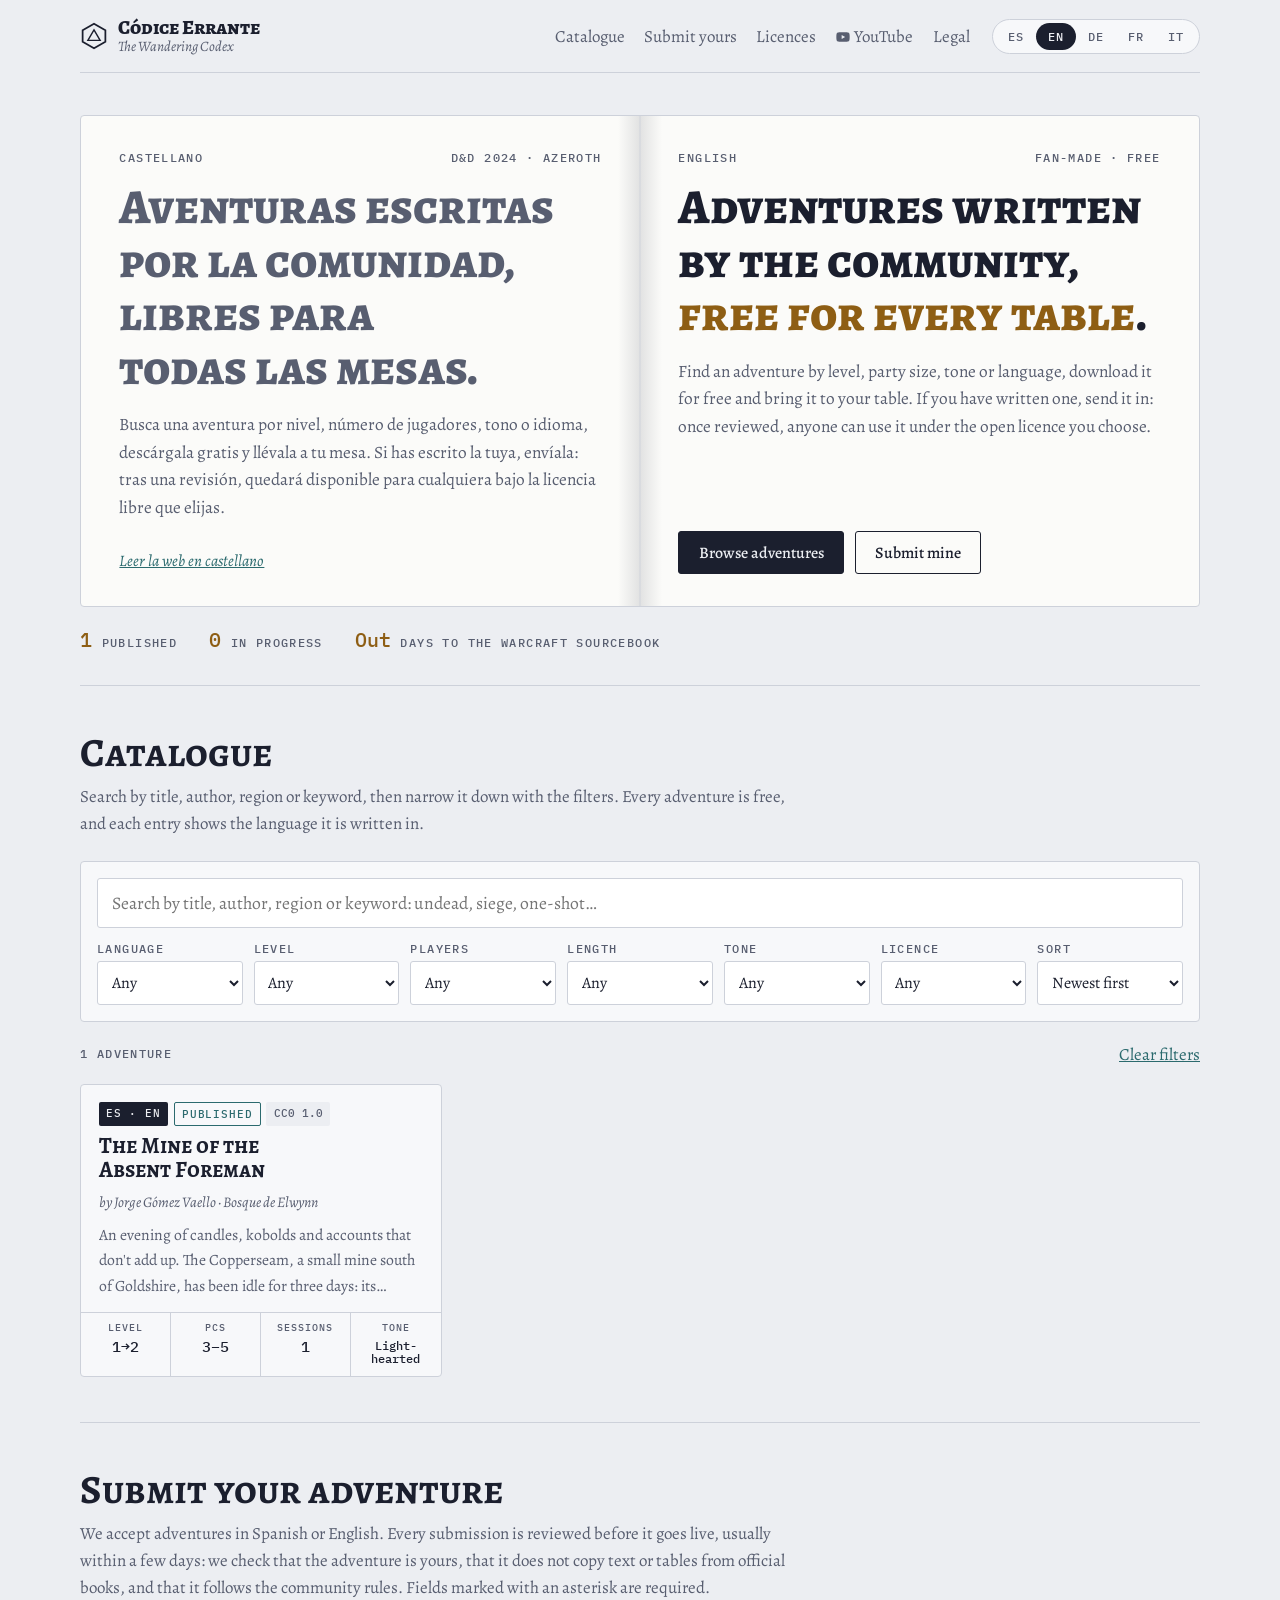
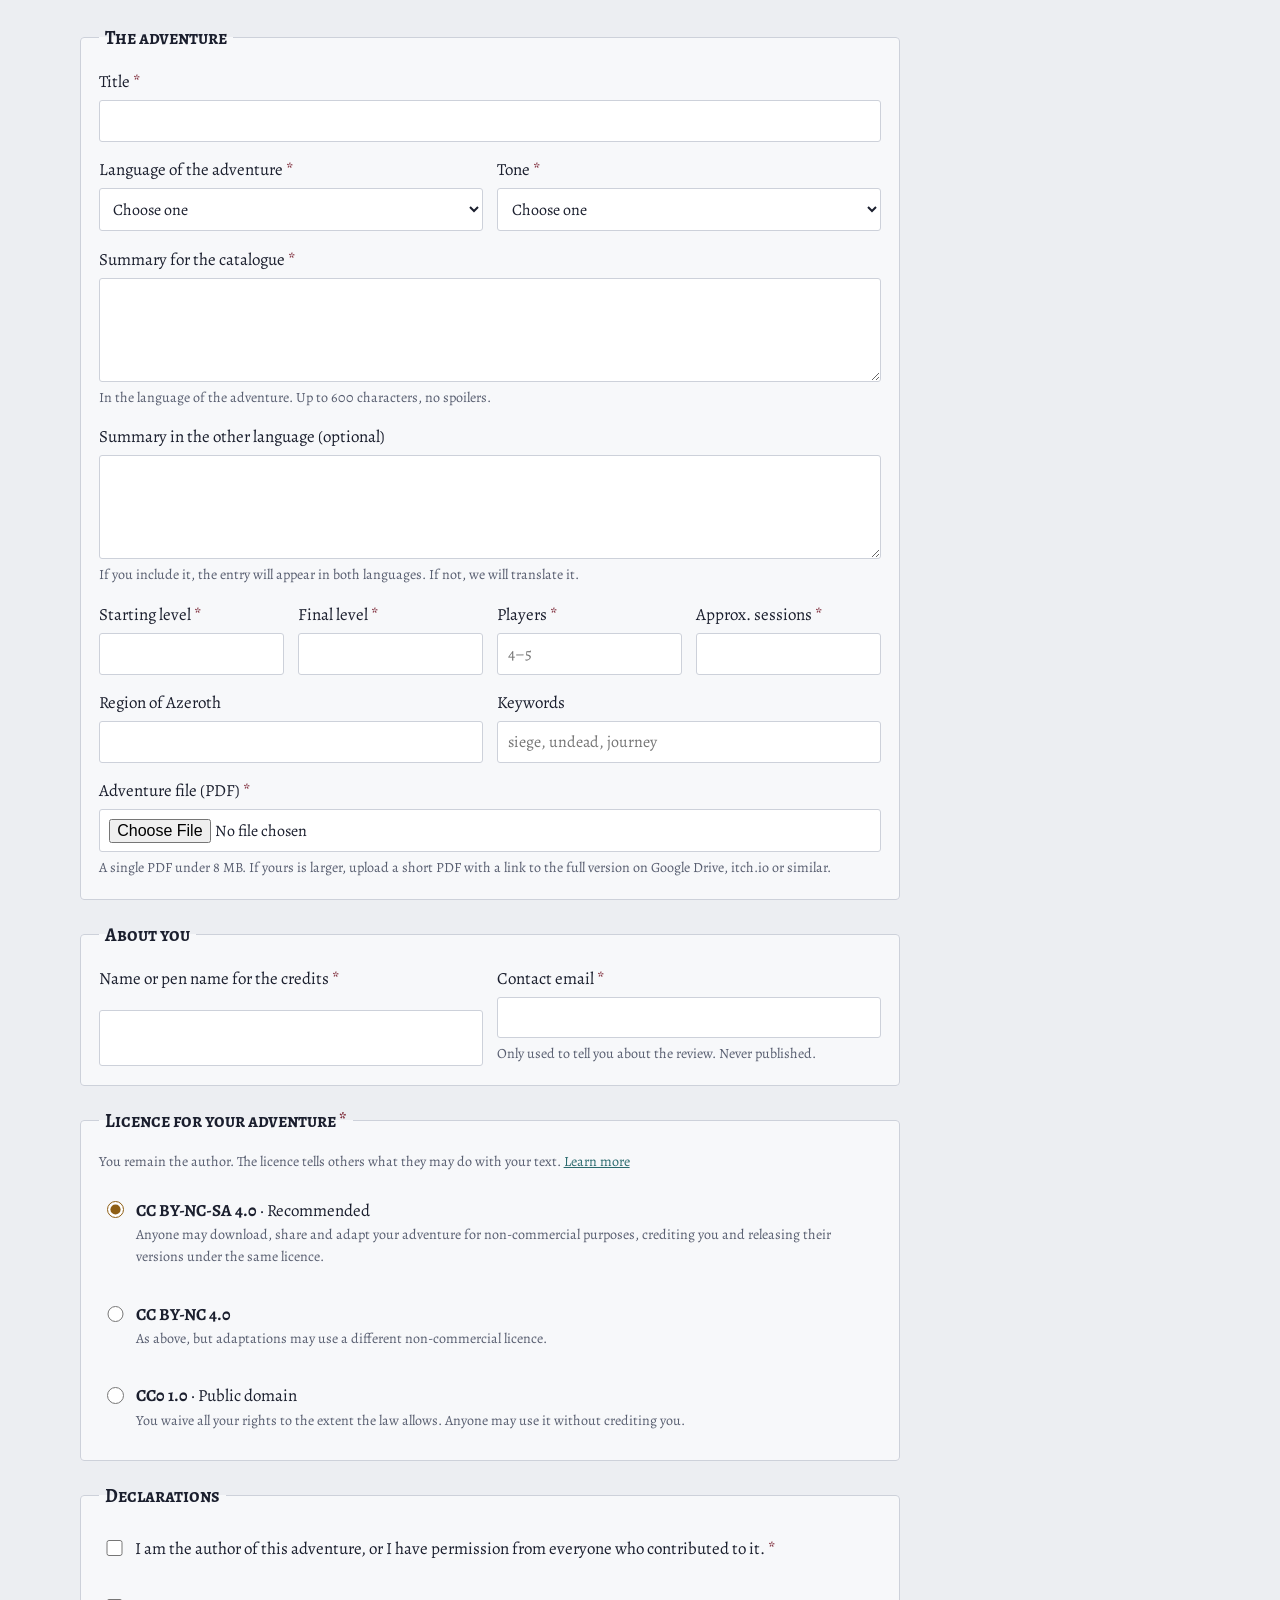
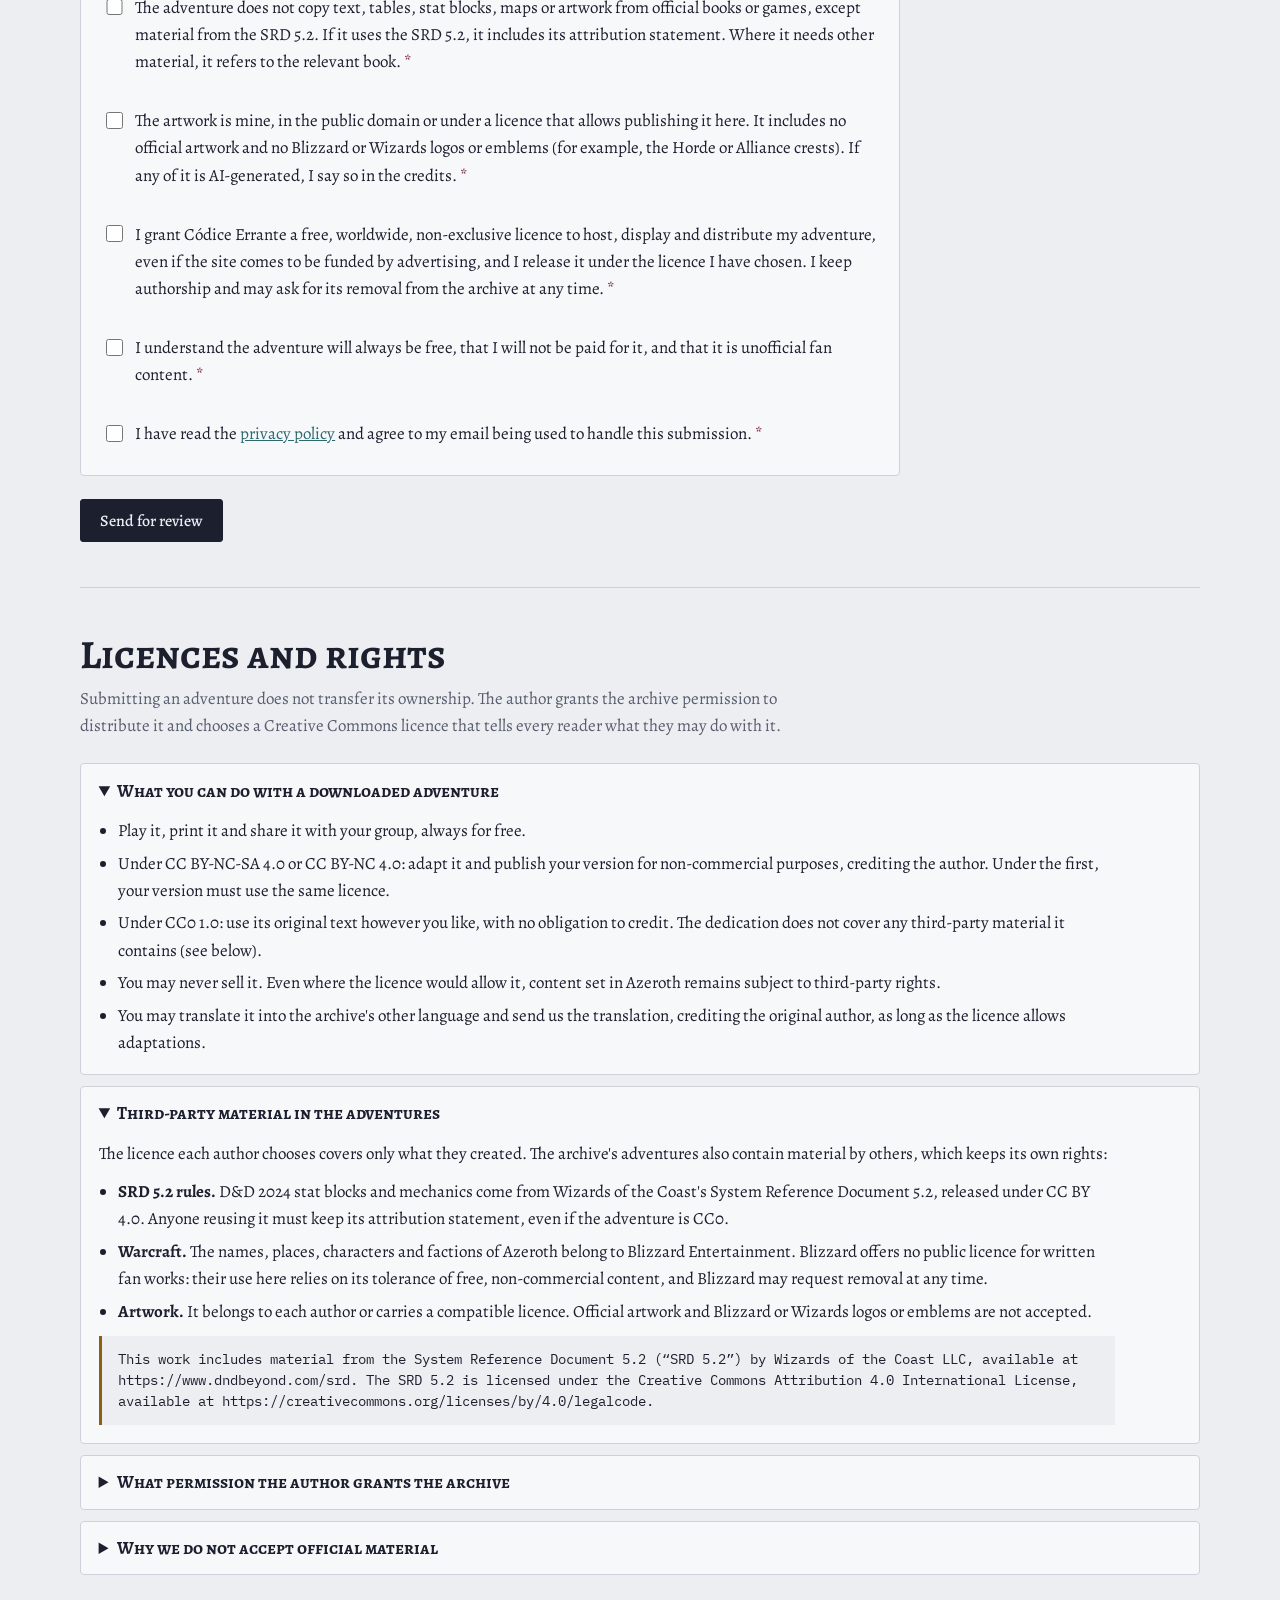
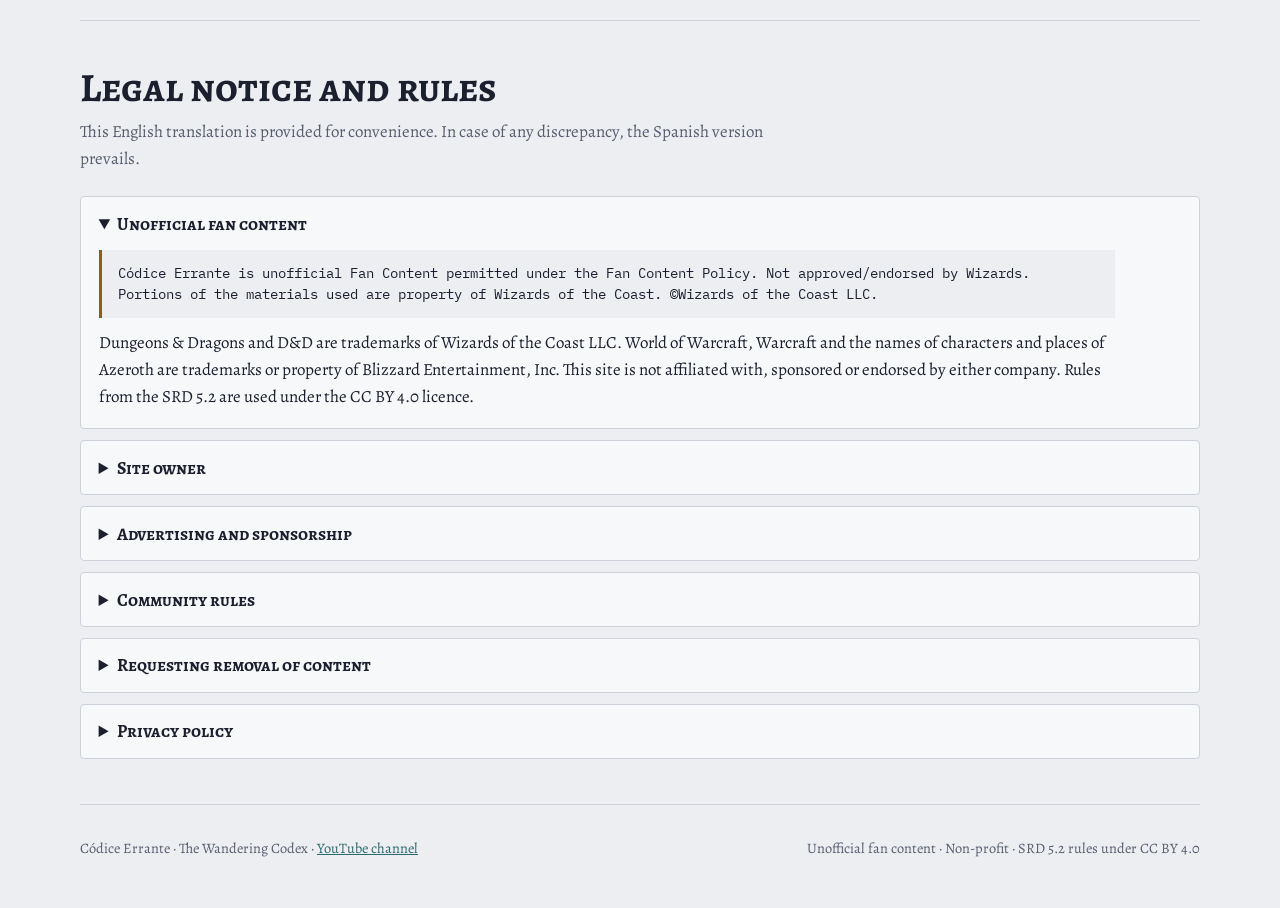
==== commit 42a550b3: "Enlaza el canal de YouTube en el menú y en el pie Co-Authored-By: Claude Opus 5.5 <noreply@anthropic" ====
--- a/index.html
+++ b/index.html
@@ -647,7 +647,7 @@
 
   };
   /* Enlace al canal de YouTube: pega aquí la dirección del canal (p. ej. https://www.youtube.com/@tucanal) y el enlace aparecerá en el menú y en el pie. */
-  const YOUTUBE = "";
+  const YOUTUBE = "https://www.youtube.com/channel/UCqkMBa-Y_3hTQJdgcSPMHZw";
   const LICURL = {
     "CC BY-NC-SA 4.0": "https://creativecommons.org/licenses/by-nc-sa/4.0/deed.",
     "CC BY-NC 4.0": "https://creativecommons.org/licenses/by-nc/4.0/deed.",
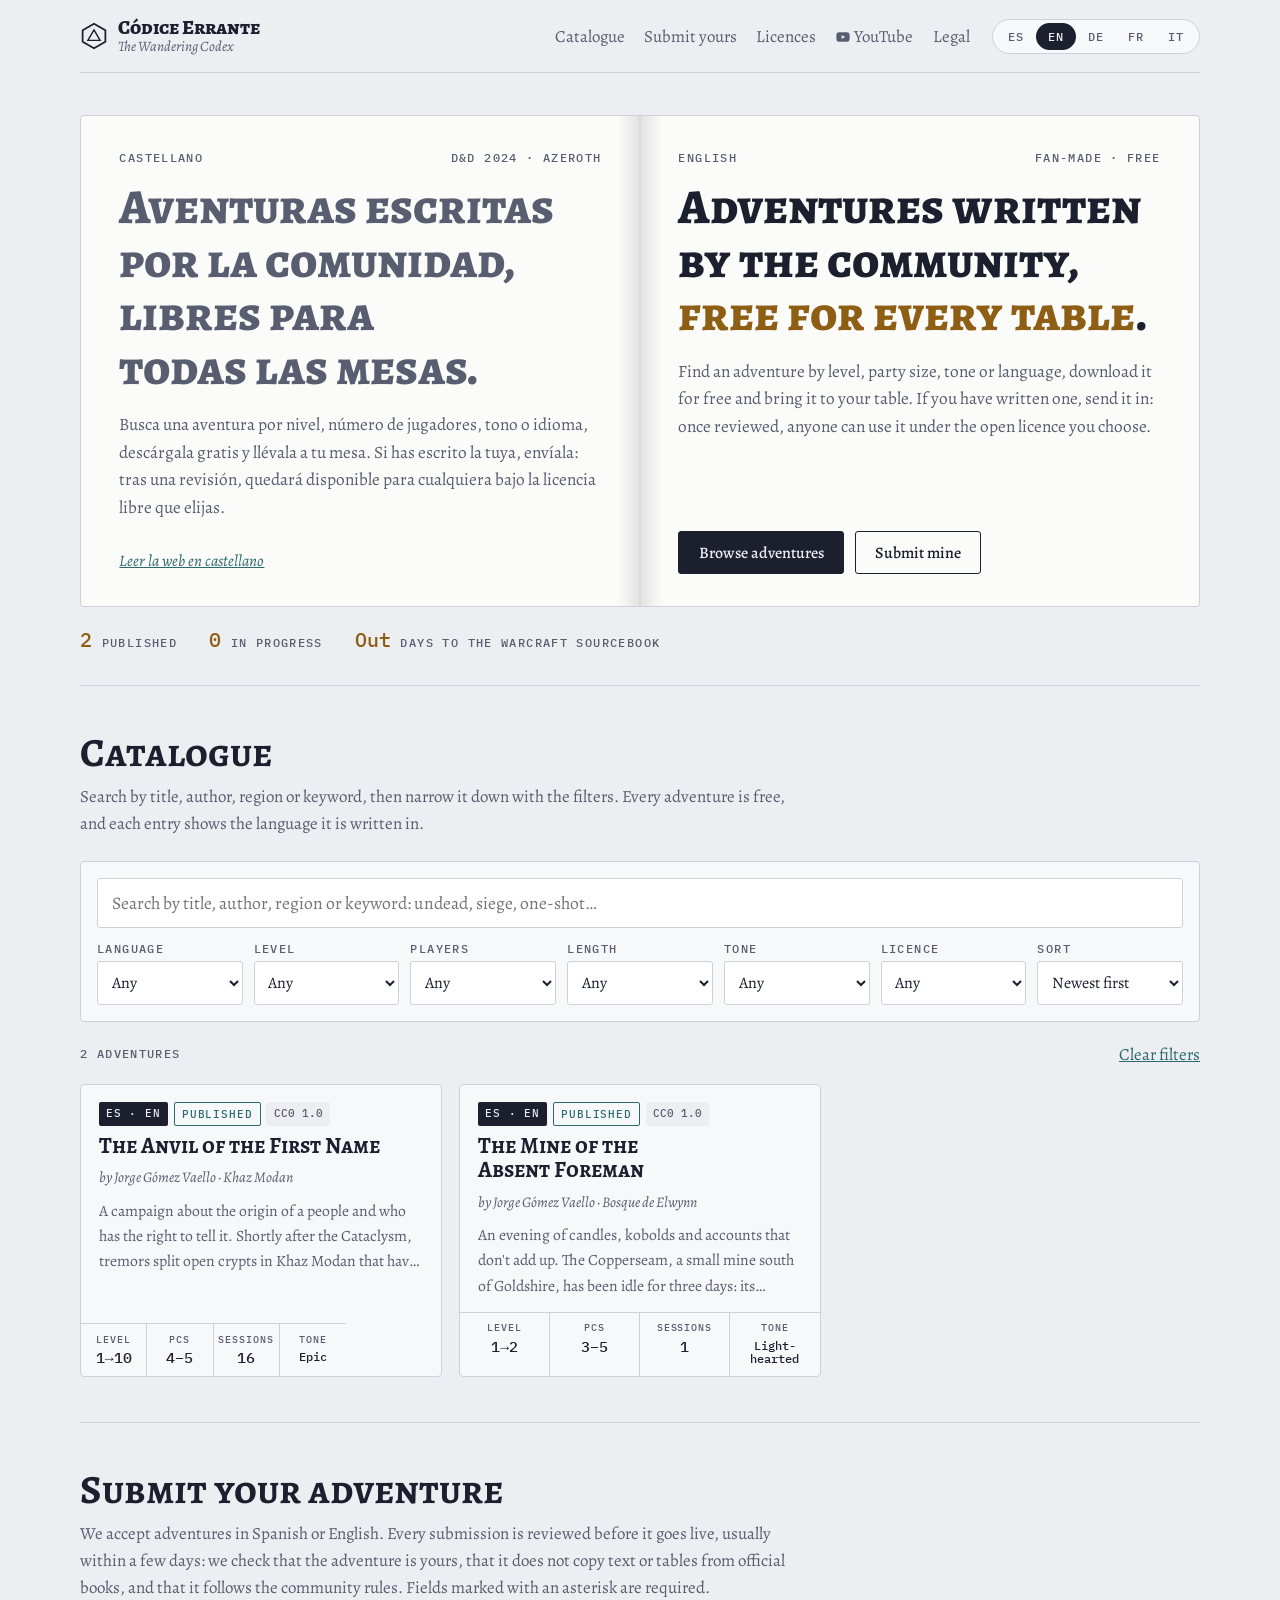
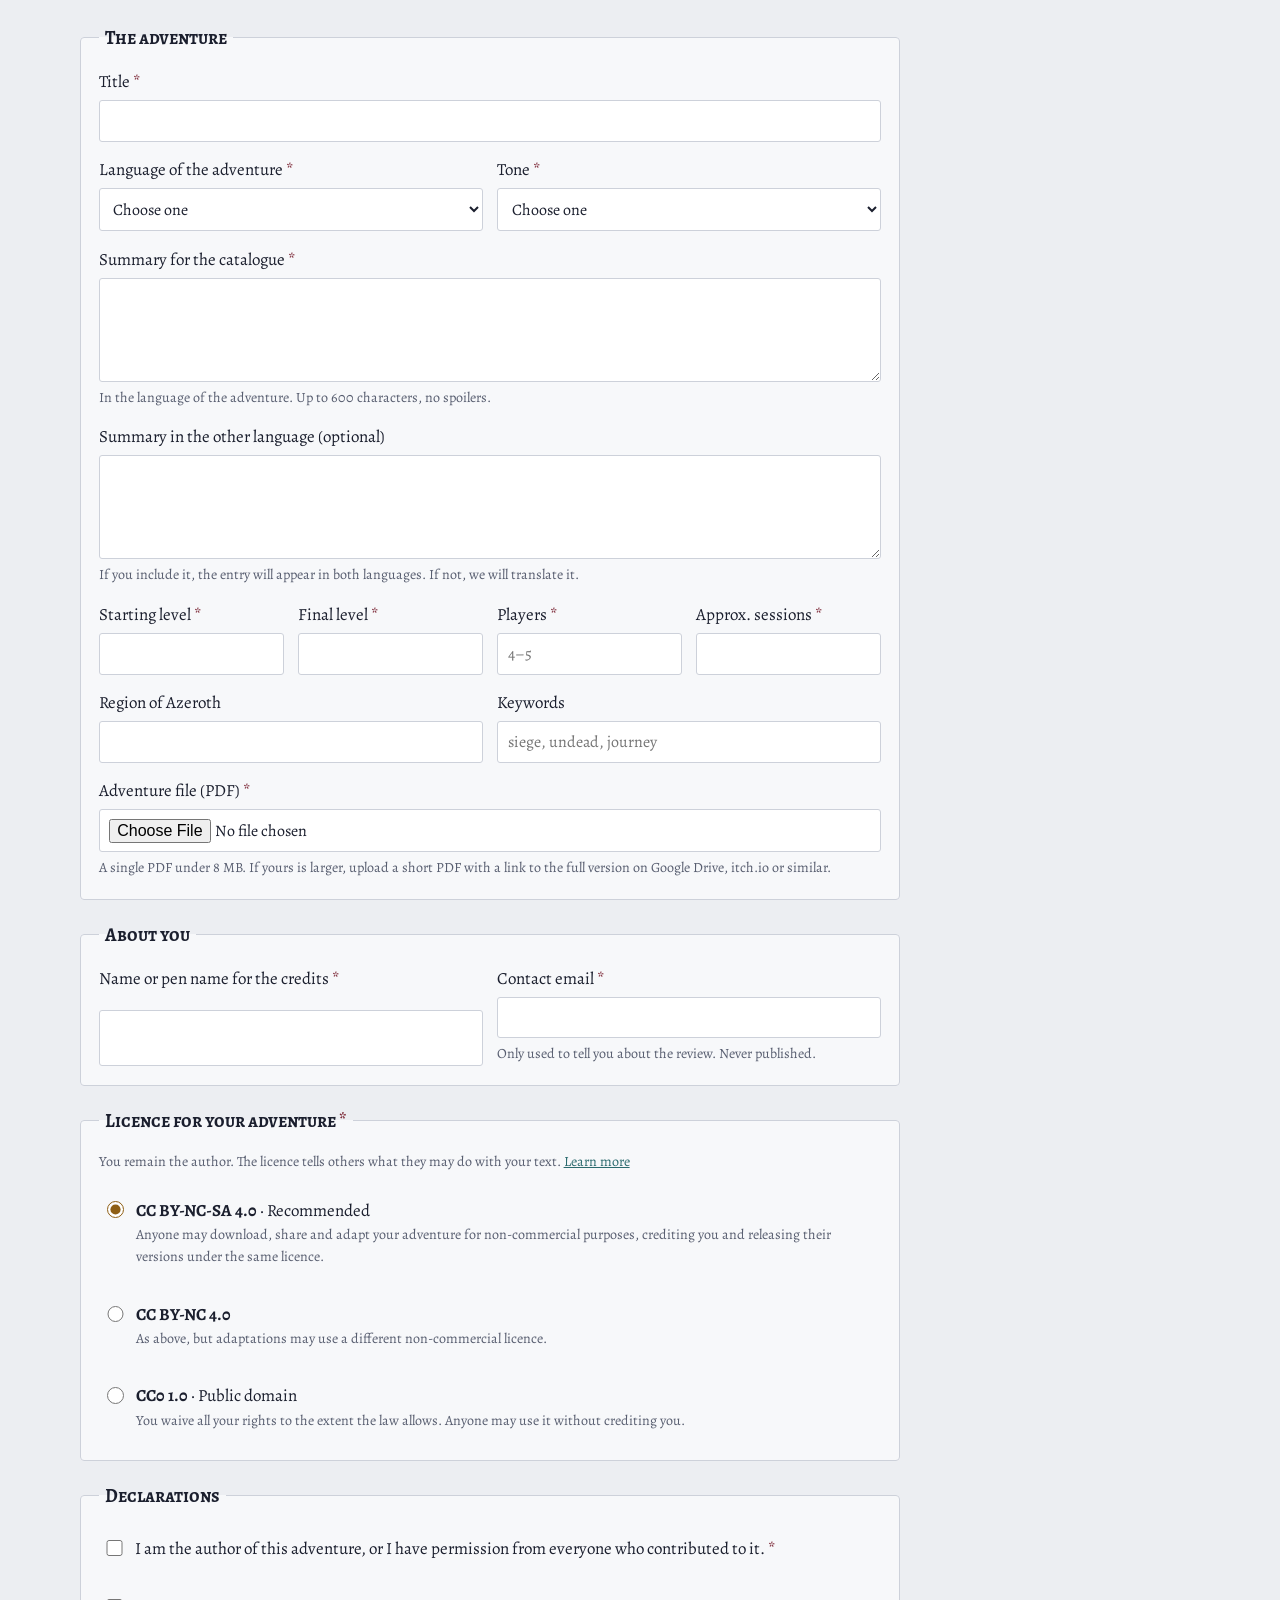
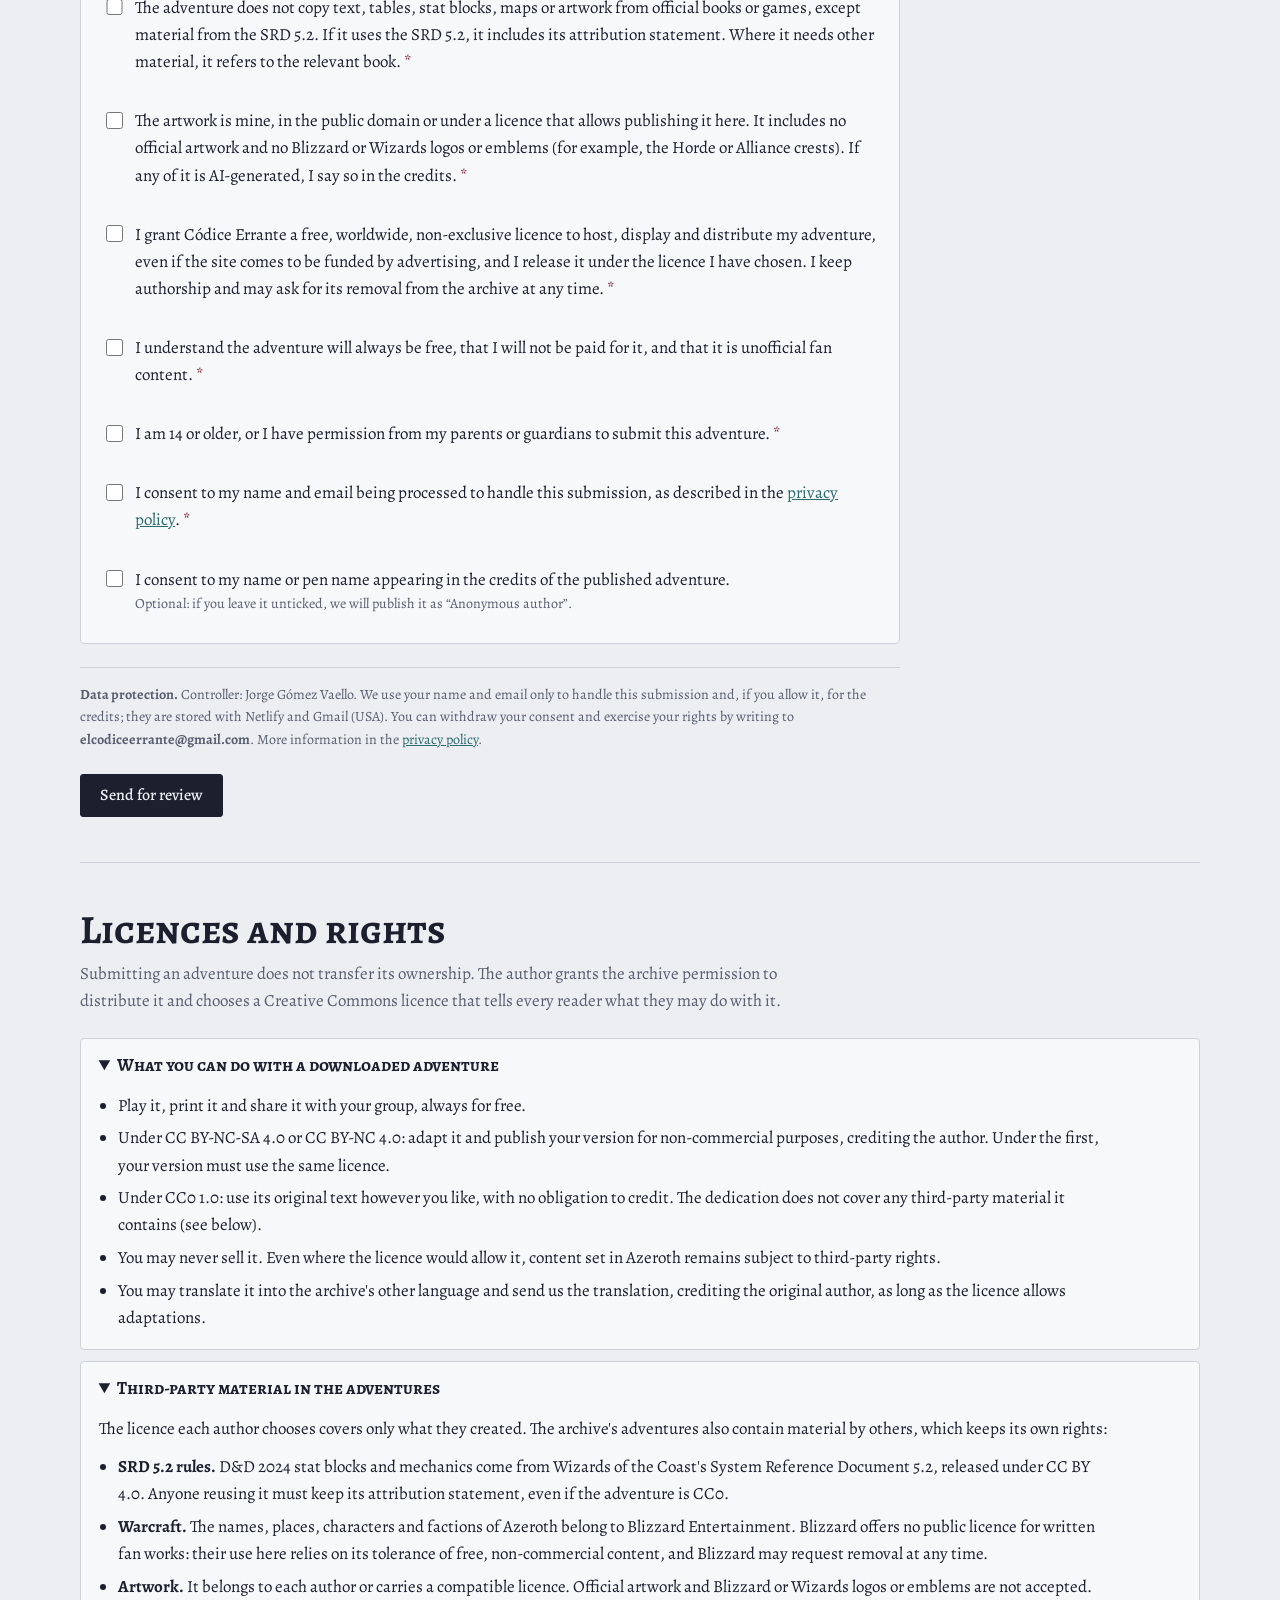
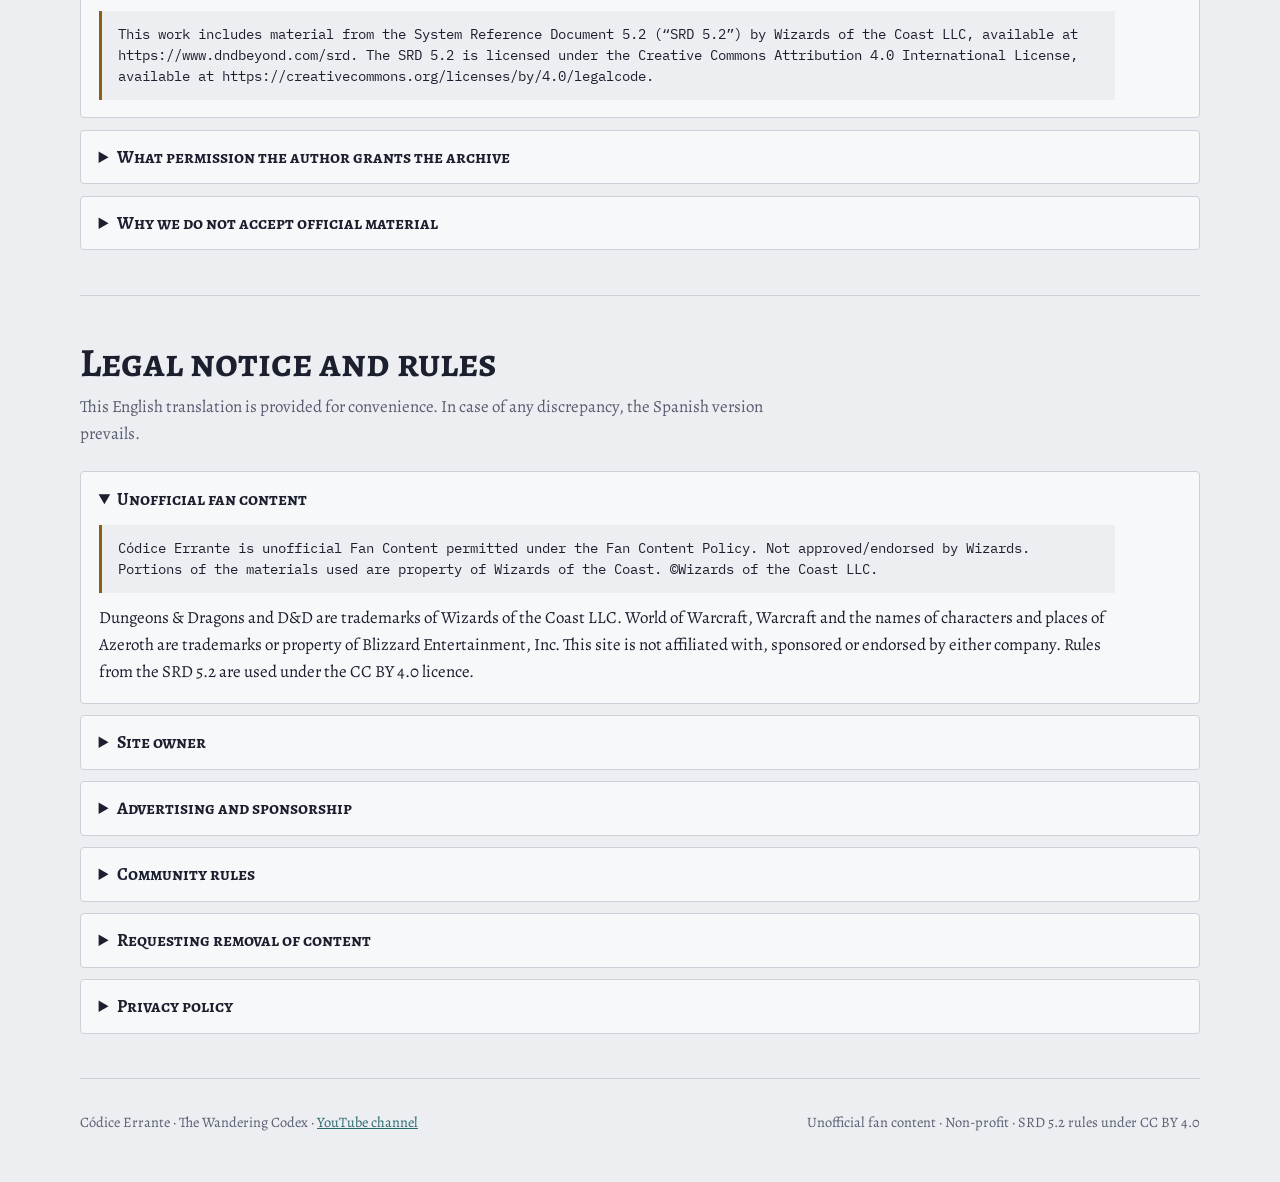
==== commit f94f9adf: "Aplica las recomendaciones de la Asesoría de la OCU (RGPD) - Política de privacidad: transferencia a" ====
--- a/index.html
+++ b/index.html
@@ -5,9 +5,7 @@
 <meta name="viewport" content="width=device-width,initial-scale=1,viewport-fit=cover">
 <title>Códice Errante</title>
 <meta name="description" content="Archivo comunitario de aventuras gratuitas de rol para D&D 2024 ambientadas en Azeroth, en español e inglés. A community archive of free D&D 2024 adventures set in Azeroth, in Spanish and English.">
-<link rel="preconnect" href="https://fonts.googleapis.com">
-<link rel="preconnect" href="https://fonts.gstatic.com" crossorigin>
-<link rel="stylesheet" href="https://fonts.googleapis.com/css2?family=Alegreya+SC:wght@500;700;800&family=Alegreya:ital,wght@0,400;0,500;0,700;1,400&family=IBM+Plex+Mono:wght@400;500&display=swap">
+<link rel="stylesheet" href="fonts/fonts.css">
 <script>
 /* Idioma inicial: ?lang= → preferencia guardada → idioma del navegador */
 (function(){
@@ -162,7 +160,8 @@
 .form textarea{min-height:6.5rem; resize:vertical}
 .radio, .check{display:grid; grid-template-columns:auto 1fr; gap:.6rem; align-items:start; padding:.55rem .2rem}
 .radio input, .check input{margin-top:.3rem; width:1.05rem; height:1.05rem; accent-color:var(--bronze)}
-.radio small{display:block; color:var(--muted); font-size:.88rem}
+.radio small, .check small{display:block; color:var(--muted); font-size:.88rem}
+.capa{border-top:1px solid var(--line); padding-top:1rem; max-width:62em}
 .notice{padding:.9rem 1rem; border-radius:4px; border:1px solid var(--arcane); background:var(--surface)}
 .notice.err{border-color:var(--seal)}
 .hp{display:none}
@@ -379,9 +378,12 @@
       <label class="check"><input type="checkbox" name="decl-imagenes" value="si" required><span class="req"><span lang="es">Las ilustraciones son mías, de dominio público o tienen una licencia que permite publicarlas aquí. No incluyen arte oficial ni logotipos o emblemas de Blizzard o Wizards (por ejemplo, los escudos de la Horda o de la Alianza). Si alguna está generada con IA, lo indico en los créditos.</span><span lang="en">The artwork is mine, in the public domain or under a licence that allows publishing it here. It includes no official artwork and no Blizzard or Wizards logos or emblems (for example, the Horde or Alliance crests). If any of it is AI-generated, I say so in the credits.</span><span lang="de">Die Illustrationen stammen von mir, sind gemeinfrei oder stehen unter einer Lizenz, die ihre Veröffentlichung hier erlaubt. Sie enthalten keine offiziellen Illustrationen und keine Logos oder Wappen von Blizzard oder Wizards (zum Beispiel die Wappen der Horde oder der Allianz). Ist eine davon mit KI erzeugt, gebe ich das in den Credits an.</span><span lang="fr">Les illustrations sont de moi, dans le domaine public ou sous une licence qui permet de les publier ici. Elles ne contiennent ni illustration officielle, ni logo ou emblème de Blizzard ou de Wizards (par exemple, les blasons de la Horde ou de l’Alliance). Si l’une d’elles est générée par IA, je l’indique dans les crédits.</span><span lang="it">Le illustrazioni sono mie, di pubblico dominio o sotto una licenza che ne consente la pubblicazione qui. Non contengono illustrazioni ufficiali né loghi o emblemi di Blizzard o di Wizards (per esempio, gli stemmi dell’Orda o dell’Alleanza). Se qualcuna è generata con l’IA, lo indico nei crediti.</span></span></label>
       <label class="check"><input type="checkbox" name="decl-cesion" value="si" required><span class="req"><span lang="es">Concedo a Códice Errante una licencia gratuita, mundial y no exclusiva para alojar, mostrar y distribuir mi aventura, aunque la web llegue a financiarse con publicidad, y la publico bajo la licencia que he elegido. Conservo la autoría y puedo pedir su retirada del archivo en cualquier momento.</span><span lang="en">I grant Códice Errante a free, worldwide, non-exclusive licence to host, display and distribute my adventure, even if the site comes to be funded by advertising, and I release it under the licence I have chosen. I keep authorship and may ask for its removal from the archive at any time.</span><span lang="de">Ich räume Códice Errante eine kostenlose, weltweite, nicht ausschließliche Lizenz ein, mein Abenteuer zu hosten, anzuzeigen und zu verbreiten, auch wenn sich die Website eines Tages durch Werbung finanziert, und veröffentliche es unter der gewählten Lizenz. Ich bleibe Urheber und kann jederzeit die Entfernung aus dem Archiv verlangen.</span><span lang="fr">J’accorde à Códice Errante une licence gratuite, mondiale et non exclusive pour héberger, afficher et diffuser mon aventure, même si le site vient à être financé par la publicité, et je la publie sous la licence choisie. Je reste l’auteur et je peux demander son retrait de l’archive à tout moment.</span><span lang="it">Concedo a Códice Errante una licenza gratuita, mondiale e non esclusiva per ospitare, mostrare e distribuire la mia avventura, anche se il sito dovesse finanziarsi con la pubblicità, e la pubblico con la licenza che ho scelto. Resto l’autore e posso chiederne la rimozione dall’archivio in qualsiasi momento.</span></span></label>
       <label class="check"><input type="checkbox" name="decl-gratis" value="si" required><span class="req"><span lang="es">Entiendo que la aventura será siempre gratuita, que no recibiré pago por ella y que es contenido de fans no oficial.</span><span lang="en">I understand the adventure will always be free, that I will not be paid for it, and that it is unofficial fan content.</span><span lang="de">Mir ist bewusst, dass das Abenteuer immer kostenlos sein wird, dass ich dafür nicht bezahlt werde und dass es sich um inoffiziellen Fan-Content handelt.</span><span lang="fr">Je comprends que l’aventure sera toujours gratuite, que je ne serai pas payé pour elle et qu’il s’agit d’un contenu de fan non officiel.</span><span lang="it">Capisco che l’avventura sarà sempre gratuita, che non riceverò alcun compenso e che si tratta di contenuto di fan non ufficiale.</span></span></label>
-      <label class="check"><input type="checkbox" name="decl-privacidad" value="si" required><span class="req"><span lang="es">He leído la <a href="#privacidad">política de privacidad</a> y acepto que se use mi correo para gestionar este envío.</span><span lang="en">I have read the <a href="#privacidad">privacy policy</a> and agree to my email being used to handle this submission.</span><span lang="de">Ich habe die <a href="#privacidad">Datenschutzerklärung</a> gelesen und bin damit einverstanden, dass meine E-Mail zur Bearbeitung dieser Einreichung verwendet wird.</span><span lang="fr">J’ai lu la <a href="#privacidad">politique de confidentialité</a> et j’accepte que mon e-mail soit utilisé pour traiter cet envoi.</span><span lang="it">Ho letto l’<a href="#privacidad">informativa sulla privacy</a> e accetto che la mia e-mail venga usata per gestire questo invio.</span></span></label>
+      <label class="check"><input type="checkbox" name="decl-edad" value="si" required><span class="req"><span lang="es">Tengo 14 años o más, o cuento con la autorización de mis padres o tutores para enviar esta aventura.</span><span lang="en">I am 14 or older, or I have permission from my parents or guardians to submit this adventure.</span><span lang="de">Ich bin mindestens 14 Jahre alt oder habe die Erlaubnis meiner Eltern oder Erziehungsberechtigten, dieses Abenteuer einzureichen.</span><span lang="fr">J’ai 14 ans ou plus, ou j’ai l’autorisation de mes parents ou tuteurs pour proposer cette aventure.</span><span lang="it">Ho 14 anni o più, oppure ho l’autorizzazione dei miei genitori o tutori per inviare questa avventura.</span></span></label>
+      <label class="check"><input type="checkbox" name="decl-privacidad" value="si" required><span class="req"><span lang="es">Consiento que se traten mi nombre y mi correo para gestionar este envío, según la <a href="#privacidad" data-open-privacy>política de privacidad</a>.</span><span lang="en">I consent to my name and email being processed to handle this submission, as described in the <a href="#privacidad" data-open-privacy>privacy policy</a>.</span><span lang="de">Ich willige ein, dass mein Name und meine E-Mail zur Bearbeitung dieser Einreichung gemäß der <a href="#privacidad" data-open-privacy>Datenschutzerklärung</a> verarbeitet werden.</span><span lang="fr">Je consens au traitement de mon nom et de mon e-mail pour gérer cet envoi, conformément à la <a href="#privacidad" data-open-privacy>politique de confidentialité</a>.</span><span lang="it">Acconsento al trattamento del mio nome e della mia e-mail per gestire questo invio, secondo l’<a href="#privacidad" data-open-privacy>informativa sulla privacy</a>.</span></span></label>
+      <label class="check"><input type="checkbox" name="consentimiento-creditos" value="si"><span><span lang="es">Consiento que mi nombre o seudónimo aparezca en los créditos de la aventura publicada. <small>Opcional: si no lo marcas, la publicaremos como «Autor anónimo».</small></span><span lang="en">I consent to my name or pen name appearing in the credits of the published adventure. <small>Optional: if you leave it unticked, we will publish it as “Anonymous author”.</small></span><span lang="de">Ich willige ein, dass mein Name oder Pseudonym in den Credits des veröffentlichten Abenteuers erscheint. <small>Optional: Ohne Häkchen veröffentlichen wir es als „Anonymer Autor“.</small></span><span lang="fr">Je consens à ce que mon nom ou pseudonyme figure dans les crédits de l’aventure publiée. <small>Facultatif : si vous ne cochez pas, nous la publierons sous « Auteur anonyme ».</small></span><span lang="it">Acconsento a che il mio nome o pseudonimo compaia nei crediti dell’avventura pubblicata. <small>Facoltativo: se non lo spunti, la pubblicheremo come «Autore anonimo».</small></span></span></label>
     </fieldset>
 
+    <p class="hint capa"><span lang="es"><b>Protección de datos.</b> Responsable: Jorge Gómez Vaello. Usamos tu nombre y tu correo solo para gestionar este envío y, si lo autorizas, para los créditos; se alojan en Netlify y Gmail (EE. UU.). Puedes retirar tu consentimiento y ejercer tus derechos escribiendo a <b>elcodiceerrante@gmail.com</b>. Más información en la <a href="#privacidad" data-open-privacy>política de privacidad</a>.</span><span lang="en"><b>Data protection.</b> Controller: Jorge Gómez Vaello. We use your name and email only to handle this submission and, if you allow it, for the credits; they are stored with Netlify and Gmail (USA). You can withdraw your consent and exercise your rights by writing to <b>elcodiceerrante@gmail.com</b>. More information in the <a href="#privacidad" data-open-privacy>privacy policy</a>.</span><span lang="de"><b>Datenschutz.</b> Verantwortlicher: Jorge Gómez Vaello. Wir nutzen deinen Namen und deine E-Mail nur zur Bearbeitung dieser Einreichung und, wenn du zustimmst, für die Credits; sie werden bei Netlify und Gmail (USA) gespeichert. Du kannst deine Einwilligung widerrufen und deine Rechte per E-Mail an <b>elcodiceerrante@gmail.com</b> ausüben. Mehr in der <a href="#privacidad" data-open-privacy>Datenschutzerklärung</a>.</span><span lang="fr"><b>Protection des données.</b> Responsable : Jorge Gómez Vaello. Nous utilisons votre nom et votre e-mail uniquement pour gérer cet envoi et, si vous l’autorisez, pour les crédits ; ils sont hébergés chez Netlify et Gmail (États-Unis). Vous pouvez retirer votre consentement et exercer vos droits en écrivant à <b>elcodiceerrante@gmail.com</b>. Plus d’informations dans la <a href="#privacidad" data-open-privacy>politique de confidentialité</a>.</span><span lang="it"><b>Protezione dei dati.</b> Titolare: Jorge Gómez Vaello. Usiamo il tuo nome e la tua e-mail solo per gestire questo invio e, se lo autorizzi, per i crediti; sono conservati presso Netlify e Gmail (USA). Puoi revocare il consenso ed esercitare i tuoi diritti scrivendo a <b>elcodiceerrante@gmail.com</b>. Maggiori informazioni nell’<a href="#privacidad" data-open-privacy>informativa sulla privacy</a>.</span></p>
     <div class="notice err" id="formErr" role="alert" hidden></div>
     <div class="notice" id="formOk" role="status" hidden></div>
     <div><button class="btn primary" type="submit"><span lang="es">Enviar a revisión</span><span lang="en">Send for review</span><span lang="de">Zur Prüfung senden</span><span lang="fr">Envoyer en relecture</span><span lang="it">Invia per la revisione</span></button></div>
@@ -478,8 +480,8 @@
       <p lang="en">Dungeons &amp; Dragons and D&amp;D are trademarks of Wizards of the Coast LLC. World of Warcraft, Warcraft and the names of characters and places of Azeroth are trademarks or property of Blizzard Entertainment, Inc. This site is not affiliated with, sponsored or endorsed by either company. Rules from the SRD 5.2 are used under the CC BY 4.0 licence.</p><p lang="de">Dungeons &amp; Dragons und D&amp;D sind Marken von Wizards of the Coast LLC. World of Warcraft, Warcraft sowie die Namen von Figuren und Orten Azeroths sind Marken oder Eigentum von Blizzard Entertainment, Inc. Diese Website ist mit keinem der beiden Unternehmen verbunden und wird von ihnen weder gesponsert noch gebilligt. Regeln aus dem SRD 5.2 werden unter der Lizenz CC BY 4.0 verwendet.</p><p lang="fr">Dungeons &amp; Dragons et D&amp;D sont des marques de Wizards of the Coast LLC. World of Warcraft, Warcraft et les noms des personnages et lieux d’Azeroth sont des marques ou la propriété de Blizzard Entertainment, Inc. Ce site n’est ni affilié à l’une ou l’autre société, ni sponsorisé ou approuvé par elles. Les règles du SRD 5.2 sont utilisées sous licence CC BY 4.0.</p><p lang="it">Dungeons &amp; Dragons e D&amp;D sono marchi di Wizards of the Coast LLC. World of Warcraft, Warcraft e i nomi dei personaggi e dei luoghi di Azeroth sono marchi o proprietà di Blizzard Entertainment, Inc. Questo sito non è affiliato a nessuna delle due società, né da esse sponsorizzato o approvato. Le regole dell’SRD 5.2 sono usate con licenza CC BY 4.0.</p>
     </div></details>
     <details><summary><span lang="es">Titular de la web</span><span lang="en">Site owner</span><span lang="de">Betreiber der Website</span><span lang="fr">Éditeur du site</span><span lang="it">Titolare del sito</span></summary><div class="in">
-      <p lang="es">En cumplimiento de la Ley 34/2002 de Servicios de la Sociedad de la Información (LSSI), el titular de este sitio es Jorge Gómez Vaello, con domicilio a efectos de notificaciones en Madrid (España) y correo de contacto <b>elcodiceerrante@gmail.com</b>. El sitio no tiene ánimo de lucro y actualmente no muestra publicidad.</p>
-      <p lang="en">In accordance with Spanish Law 34/2002 on Information Society Services (LSSI), this site is owned by Jorge Gómez Vaello, Madrid (Spain), contact email <b>elcodiceerrante@gmail.com</b>. The site is non-profit and currently carries no advertising.</p><p lang="de">Gemäß dem spanischen Gesetz 34/2002 über Dienste der Informationsgesellschaft (LSSI) ist Betreiber dieser Website Jorge Gómez Vaello, Madrid (Spanien), Kontakt-E-Mail <b>elcodiceerrante@gmail.com</b>. Die Website ist nicht gewinnorientiert und zeigt derzeit keine Werbung.</p><p lang="fr">Conformément à la loi espagnole 34/2002 sur les services de la société de l’information (LSSI), ce site est édité par Jorge Gómez Vaello, Madrid (Espagne), e-mail de contact <b>elcodiceerrante@gmail.com</b>. Le site est sans but lucratif et n’affiche actuellement aucune publicité.</p><p lang="it">Ai sensi della legge spagnola 34/2002 sui servizi della società dell’informazione (LSSI), il titolare di questo sito è Jorge Gómez Vaello, Madrid (Spagna), e-mail di contatto <b>elcodiceerrante@gmail.com</b>. Il sito non ha scopo di lucro e al momento non mostra pubblicità.</p>
+      <p lang="es">Titular de este sitio: Jorge Gómez Vaello, Madrid (España). Correo de contacto: <b>elcodiceerrante@gmail.com</b>. El sitio no tiene ánimo de lucro ni actividad económica y no muestra publicidad.</p>
+      <p lang="en">Site owner: Jorge Gómez Vaello, Madrid (Spain). Contact email: <b>elcodiceerrante@gmail.com</b>. The site is non-profit, carries out no economic activity and shows no advertising.</p><p lang="de">Betreiber dieser Website: Jorge Gómez Vaello, Madrid (Spanien). Kontakt-E-Mail: <b>elcodiceerrante@gmail.com</b>. Die Website ist nicht gewinnorientiert, übt keine wirtschaftliche Tätigkeit aus und zeigt keine Werbung.</p><p lang="fr">Éditeur de ce site : Jorge Gómez Vaello, Madrid (Espagne). E-mail de contact : <b>elcodiceerrante@gmail.com</b>. Le site est sans but lucratif, n’exerce aucune activité économique et n’affiche aucune publicité.</p><p lang="it">Titolare di questo sito: Jorge Gómez Vaello, Madrid (Spagna). E-mail di contatto: <b>elcodiceerrante@gmail.com</b>. Il sito non ha scopo di lucro né attività economica e non mostra pubblicità.</p>
     </div></details>
     <details><summary><span lang="es">Publicidad y patrocinios</span><span lang="en">Advertising and sponsorship</span><span lang="de">Werbung und Sponsoring</span><span lang="fr">Publicité et parrainage</span><span lang="it">Pubblicità e sponsorizzazioni</span></summary><div class="in">
       <p lang="es">Hoy la web no muestra publicidad. Si en el futuro se financia con anuncios o patrocinios, se aplicarán estas reglas: las aventuras seguirán siendo gratuitas y descargables sin registro; los anuncios solo aparecerán en la web, nunca dentro de los PDF, y estarán identificados como publicidad; no se usarán logotipos de Blizzard ni de Wizards junto a ellos, ni se dará a entender que los anunciantes cuentan con su respaldo; y antes de activarlos se actualizarán este aviso legal (con los datos que exige la LSSI) y la política de cookies, y se pedirá el consentimiento que exige la normativa.</p>
@@ -529,9 +531,9 @@
       <p lang="en">If you are the author of a published adventure and want it removed, or if you believe some content infringes your rights, write to <b>elcodiceerrante@gmail.com</b> stating the title of the adventure, the reason and, if you claim infringement, which work of yours is reproduced. We will take the content down as a precaution while the request is reviewed.</p><p lang="de">Wenn du Autor eines veröffentlichten Abenteuers bist und es entfernen lassen möchtest oder glaubst, dass ein Inhalt deine Rechte verletzt, schreibe an <b>elcodiceerrante@gmail.com</b> und nenne den Titel des Abenteuers, den Grund und, bei einer behaupteten Verletzung, welches deiner Werke wiedergegeben wird. Wir nehmen den Inhalt vorsorglich offline, während der Antrag geprüft wird.</p><p lang="fr">Si vous êtes l’auteur d’une aventure publiée et souhaitez la retirer, ou si vous estimez qu’un contenu porte atteinte à vos droits, écrivez à <b>elcodiceerrante@gmail.com</b> en indiquant le titre de l’aventure, le motif et, en cas d’atteinte alléguée, quelle œuvre de vous est reproduite. Nous retirerons le contenu à titre conservatoire pendant l’examen de la demande.</p><p lang="it">Se sei l’autore di un’avventura pubblicata e vuoi rimuoverla, o se ritieni che un contenuto violi i tuoi diritti, scrivi a <b>elcodiceerrante@gmail.com</b> indicando il titolo dell’avventura, il motivo e, in caso di presunta violazione, quale tua opera viene riprodotta. Rimuoveremo il contenuto in via cautelativa durante l’esame della richiesta.</p>
     </div></details>
     <details id="privacidad"><summary><span lang="es">Política de privacidad</span><span lang="en">Privacy policy</span><span lang="de">Datenschutzerklärung</span><span lang="fr">Politique de confidentialité</span><span lang="it">Informativa sulla privacy</span></summary><div class="in">
-      <p lang="es">Responsable: Jorge Gómez Vaello. Solo tratamos el correo y el nombre que facilitas al enviar una aventura, con la finalidad de gestionar la revisión y comunicarte el resultado. La base jurídica es tu consentimiento. El nombre o seudónimo aparecerá en los créditos de la aventura; el correo nunca se publica ni se cede a terceros, salvo al proveedor que aloja los formularios de la web (Netlify, Inc.), que actúa como encargado del tratamiento. Conservamos el correo mientras la aventura siga publicada. Puedes ejercer tus derechos de acceso, rectificación, supresión, oposición, limitación y portabilidad escribiendo a <b>elcodiceerrante@gmail.com</b>, y reclamar ante la Agencia Española de Protección de Datos.</p>
+      <p lang="es"><b>Responsable:</b> Jorge Gómez Vaello, contacto: <b>elcodiceerrante@gmail.com</b>. <b>Datos y finalidad:</b> tratamos el nombre o seudónimo y el correo que facilitas al enviar una aventura, junto con el archivo enviado, para gestionar su revisión, comunicarte el resultado y, si se publica y lo autorizas, incluir tu nombre o seudónimo en los créditos. <b>Base jurídica:</b> tu consentimiento, que das marcando las casillas del formulario y que puedes retirar en cualquier momento escribiendo a <b>elcodiceerrante@gmail.com</b>, sin que ello afecte a la licitud del tratamiento anterior. Si lo retiras, quitaremos tu nombre de los créditos y, si lo pides, la aventura del archivo. <b>Menores:</b> si tienes menos de 14 años, necesitas la autorización de tus padres o tutores. <b>Destinatarios:</b> el correo nunca se publica ni se cede a terceros, salvo a los proveedores tecnológicos que usamos para prestar el servicio: Netlify, Inc., que aloja la web y los formularios como encargado del tratamiento, y Google, cuyo servicio Gmail usamos para recibir los avisos de envío y responder a los autores. <b>Transferencias internacionales:</b> ambos proveedores están en EE. UU. y adheridos al Marco de Privacidad de Datos UE–EE. UU., que ampara la transferencia internacional de tus datos. <b>Conservación:</b> conservamos tus datos mientras la aventura siga publicada; si no se publica, borramos el correo y el envío en un plazo de tres meses desde que te comuniquemos el resultado. <b>Derechos:</b> puedes ejercer tus derechos de acceso, rectificación, supresión, oposición, limitación y portabilidad escribiendo a <b>elcodiceerrante@gmail.com</b>, y reclamar ante la Agencia Española de Protección de Datos (www.aepd.es).</p>
       <p lang="es"><b>Cookies.</b> La web no usa cookies de análisis, de seguimiento ni de publicidad. Solo guarda en tu navegador el idioma que eliges, para recordarlo en tu próxima visita; es un dato técnico que no sale de tu dispositivo.</p>
-      <p lang="en">Data controller: Jorge Gómez Vaello. We only process the email address and name you provide when submitting an adventure, in order to handle the review and tell you the outcome. The legal basis is your consent. Your name or pen name will appear in the adventure's credits; your email is never published or shared with third parties, except the provider that hosts the site's forms (Netlify, Inc.), acting as data processor. We keep your email for as long as the adventure remains published. You may exercise your rights of access, rectification, erasure, objection, restriction and portability by writing to <b>elcodiceerrante@gmail.com</b>, and you may lodge a complaint with the Spanish Data Protection Agency (AEPD).</p><p lang="de">Verantwortlicher: Jorge Gómez Vaello. Wir verarbeiten nur die E-Mail-Adresse und den Namen, die du beim Einreichen eines Abenteuers angibst, um die Prüfung durchzuführen und dir das Ergebnis mitzuteilen. Rechtsgrundlage ist deine Einwilligung. Dein Name oder Pseudonym erscheint in den Credits des Abenteuers; deine E-Mail wird nie veröffentlicht oder an Dritte weitergegeben, außer an den Anbieter, der die Formulare der Website hostet (Netlify, Inc.) und als Auftragsverarbeiter handelt. Wir speichern deine E-Mail, solange das Abenteuer veröffentlicht bleibt. Du kannst deine Rechte auf Auskunft, Berichtigung, Löschung, Widerspruch, Einschränkung und Übertragbarkeit ausüben, indem du an <b>elcodiceerrante@gmail.com</b> schreibst, und dich bei der spanischen Datenschutzbehörde (AEPD) beschweren.</p><p lang="fr">Responsable du traitement : Jorge Gómez Vaello. Nous ne traitons que l’adresse e-mail et le nom que vous fournissez en proposant une aventure, afin d’assurer la relecture et de vous en communiquer le résultat. La base juridique est votre consentement. Votre nom ou pseudonyme apparaîtra dans les crédits de l’aventure ; votre e-mail n’est jamais publié ni cédé à des tiers, sauf au prestataire qui héberge les formulaires du site (Netlify, Inc.), agissant en tant que sous-traitant. Nous conservons votre e-mail tant que l’aventure reste publiée. Vous pouvez exercer vos droits d’accès, de rectification, d’effacement, d’opposition, de limitation et de portabilité en écrivant à <b>elcodiceerrante@gmail.com</b>, et introduire une réclamation auprès de l’autorité espagnole de protection des données (AEPD).</p><p lang="it">Titolare del trattamento: Jorge Gómez Vaello. Trattiamo solo l’indirizzo e-mail e il nome che fornisci quando proponi un’avventura, per gestire la revisione e comunicarti l’esito. La base giuridica è il tuo consenso. Il tuo nome o pseudonimo comparirà nei crediti dell’avventura; la tua e-mail non viene mai pubblicata né ceduta a terzi, salvo al fornitore che ospita i moduli del sito (Netlify, Inc.), in qualità di responsabile del trattamento. Conserviamo la tua e-mail finché l’avventura resta pubblicata. Puoi esercitare i diritti di accesso, rettifica, cancellazione, opposizione, limitazione e portabilità scrivendo a <b>elcodiceerrante@gmail.com</b>, e puoi presentare reclamo all’autorità spagnola per la protezione dei dati (AEPD).</p>
+      <p lang="en"><b>Data controller:</b> Jorge Gómez Vaello, contact: <b>elcodiceerrante@gmail.com</b>. <b>Data and purpose:</b> we process the name or pen name and the email address you provide when submitting an adventure, together with the file you send, in order to handle its review, tell you the outcome and, if it is published and you allow it, include your name or pen name in the credits. <b>Legal basis:</b> your consent, which you give by ticking the boxes on the form and may withdraw at any time by writing to <b>elcodiceerrante@gmail.com</b>, without affecting the lawfulness of prior processing. If you withdraw it, we will remove your name from the credits and, if you ask, the adventure from the archive. <b>Minors:</b> if you are under 14, you need permission from your parents or guardians. <b>Recipients:</b> your email is never published or shared with third parties, except the technology providers we use to run the service: Netlify, Inc., which hosts the site and its forms as data processor, and Google, whose Gmail service we use to receive submission notices and reply to authors. <b>International transfers:</b> both providers are based in the United States and participate in the EU–U.S. Data Privacy Framework, which covers the international transfer of your data. <b>Retention:</b> we keep your data for as long as the adventure remains published; if it is not published, we delete your email and your submission within three months of telling you the outcome. <b>Your rights:</b> you may exercise your rights of access, rectification, erasure, objection, restriction and portability by writing to <b>elcodiceerrante@gmail.com</b>, and you may lodge a complaint with the Spanish Data Protection Agency (www.aepd.es).</p><p lang="de"><b>Verantwortlicher:</b> Jorge Gómez Vaello, Kontakt: <b>elcodiceerrante@gmail.com</b>. <b>Daten und Zweck:</b> Wir verarbeiten den Namen oder das Pseudonym und die E-Mail-Adresse, die du beim Einreichen eines Abenteuers angibst, sowie die eingereichte Datei, um die Prüfung durchzuführen, dir das Ergebnis mitzuteilen und, falls es veröffentlicht wird und du zustimmst, deinen Namen oder dein Pseudonym in den Credits zu nennen. <b>Rechtsgrundlage:</b> deine Einwilligung, die du durch Ankreuzen der Kästchen im Formular erteilst und jederzeit per E-Mail an <b>elcodiceerrante@gmail.com</b> widerrufen kannst, ohne dass die Rechtmäßigkeit der bis dahin erfolgten Verarbeitung berührt wird. Bei einem Widerruf entfernen wir deinen Namen aus den Credits und, auf Wunsch, das Abenteuer aus dem Archiv. <b>Minderjährige:</b> Wenn du jünger als 14 Jahre bist, brauchst du die Erlaubnis deiner Eltern oder Erziehungsberechtigten. <b>Empfänger:</b> Deine E-Mail wird nie veröffentlicht oder an Dritte weitergegeben, außer an die technischen Dienstleister, die wir für den Betrieb nutzen: Netlify, Inc., das die Website und die Formulare als Auftragsverarbeiter hostet, und Google, dessen Dienst Gmail wir nutzen, um Einreichungshinweise zu empfangen und den Autoren zu antworten. <b>Internationale Übermittlungen:</b> Beide Anbieter haben ihren Sitz in den USA und sind dem EU-US-Datenschutzrahmen beigetreten, der die internationale Übermittlung deiner Daten absichert. <b>Speicherdauer:</b> Wir speichern deine Daten, solange das Abenteuer veröffentlicht bleibt; wird es nicht veröffentlicht, löschen wir deine E-Mail und deine Einreichung innerhalb von drei Monaten, nachdem wir dir das Ergebnis mitgeteilt haben. <b>Deine Rechte:</b> Du kannst deine Rechte auf Auskunft, Berichtigung, Löschung, Widerspruch, Einschränkung und Übertragbarkeit per E-Mail an <b>elcodiceerrante@gmail.com</b> ausüben und dich bei der spanischen Datenschutzbehörde beschweren (www.aepd.es).</p><p lang="fr"><b>Responsable du traitement :</b> Jorge Gómez Vaello, contact : <b>elcodiceerrante@gmail.com</b>. <b>Données et finalité :</b> nous traitons le nom ou pseudonyme et l’adresse e-mail que vous fournissez en proposant une aventure, ainsi que le fichier envoyé, afin d’en assurer la relecture, de vous en communiquer le résultat et, si elle est publiée et que vous l’autorisez, de faire figurer votre nom ou pseudonyme dans les crédits. <b>Base juridique :</b> votre consentement, que vous donnez en cochant les cases du formulaire et que vous pouvez retirer à tout moment en écrivant à <b>elcodiceerrante@gmail.com</b>, sans que cela affecte la licéité du traitement antérieur. Si vous le retirez, nous retirerons votre nom des crédits et, si vous le demandez, l’aventure de l’archive. <b>Mineurs :</b> si vous avez moins de 14 ans, vous avez besoin de l’autorisation de vos parents ou tuteurs. <b>Destinataires :</b> votre e-mail n’est jamais publié ni cédé à des tiers, sauf aux prestataires techniques que nous utilisons pour fournir le service : Netlify, Inc., qui héberge le site et les formulaires en tant que sous-traitant, et Google, dont nous utilisons le service Gmail pour recevoir les avis d’envoi et répondre aux auteurs. <b>Transferts internationaux :</b> ces deux prestataires sont établis aux États-Unis et adhèrent au cadre de protection des données UE–États-Unis, qui encadre le transfert international de vos données. <b>Conservation :</b> nous conservons vos données tant que l’aventure reste publiée ; si elle n’est pas publiée, nous supprimons votre e-mail et votre envoi dans un délai de trois mois après vous avoir communiqué le résultat. <b>Vos droits :</b> vous pouvez exercer vos droits d’accès, de rectification, d’effacement, d’opposition, de limitation et de portabilité en écrivant à <b>elcodiceerrante@gmail.com</b>, et introduire une réclamation auprès de l’autorité espagnole de protection des données (www.aepd.es).</p><p lang="it"><b>Titolare del trattamento:</b> Jorge Gómez Vaello, contatto: <b>elcodiceerrante@gmail.com</b>. <b>Dati e finalità:</b> trattiamo il nome o pseudonimo e l’indirizzo e-mail che fornisci quando proponi un’avventura, insieme al file inviato, per gestirne la revisione, comunicarti l’esito e, se viene pubblicata e lo autorizzi, indicare il tuo nome o pseudonimo nei crediti. <b>Base giuridica:</b> il tuo consenso, che esprimi spuntando le caselle del modulo e che puoi revocare in qualsiasi momento scrivendo a <b>elcodiceerrante@gmail.com</b>, senza pregiudicare la liceità del trattamento precedente. Se lo revochi, toglieremo il tuo nome dai crediti e, se lo chiedi, l’avventura dall’archivio. <b>Minori:</b> se hai meno di 14 anni, ti serve l’autorizzazione dei tuoi genitori o tutori. <b>Destinatari:</b> la tua e-mail non viene mai pubblicata né ceduta a terzi, salvo ai fornitori tecnologici che usiamo per offrire il servizio: Netlify, Inc., che ospita il sito e i moduli in qualità di responsabile del trattamento, e Google, il cui servizio Gmail usiamo per ricevere gli avvisi di invio e rispondere agli autori. <b>Trasferimenti internazionali:</b> entrambi i fornitori hanno sede negli Stati Uniti e aderiscono al Quadro UE-USA per la protezione dei dati, che tutela il trasferimento internazionale dei tuoi dati. <b>Conservazione:</b> conserviamo i tuoi dati finché l’avventura resta pubblicata; se non viene pubblicata, cancelliamo la tua e-mail e il tuo invio entro tre mesi dalla comunicazione dell’esito. <b>Diritti:</b> puoi esercitare i diritti di accesso, rettifica, cancellazione, opposizione, limitazione e portabilità scrivendo a <b>elcodiceerrante@gmail.com</b>, e presentare reclamo all’autorità spagnola per la protezione dei dati (www.aepd.es).</p>
       <p lang="en"><b>Cookies.</b> The site uses no analytics, tracking or advertising cookies. It only stores the language you choose in your browser, to remember it on your next visit; this technical data never leaves your device.</p><p lang="de"><b>Cookies.</b> Die Website verwendet keine Analyse-, Tracking- oder Werbe-Cookies. Sie speichert in deinem Browser nur die gewählte Sprache, um sie bei deinem nächsten Besuch zu behalten; diese technische Angabe verlässt dein Gerät nie.</p><p lang="fr"><b>Cookies.</b> Le site n’utilise aucun cookie d’analyse, de suivi ou de publicité. Il enregistre seulement dans votre navigateur la langue choisie, pour la retenir lors de votre prochaine visite ; cette donnée technique ne quitte jamais votre appareil.</p><p lang="it"><b>Cookie.</b> Il sito non usa cookie analitici, di tracciamento o pubblicitari. Salva nel tuo browser solo la lingua che scegli, per ricordarla alla tua prossima visita; questo dato tecnico non lascia mai il tuo dispositivo.</p>
     </div></details>
   </div>
@@ -568,7 +570,7 @@
       emptyNone:'El archivo acaba de abrir y todavía no hay aventuras publicadas. <a href="#enviar">Envía la primera</a>.',
       emptyFilter:'Ninguna aventura coincide con la búsqueda. Prueba con menos filtros o <a href="#enviar">envía la tuya</a>.',
       out:"Ya",
-      errHead:"Revisa el formulario: ", errDecl:"acepta las seis declaraciones", errLvl:"el nivel final no puede ser menor que el inicial",
+      errHead:"Revisa el formulario: ", errDecl:"acepta las declaraciones obligatorias", errLvl:"el nivel final no puede ser menor que el inicial",
       errFile:"adjunta un único PDF de menos de 8 MB", errReq:"rellena los campos marcados con asterisco",
       preview:"El formulario es correcto. Esto es una vista previa: el envío real funcionará cuando la web esté publicada en Netlify."
     },
@@ -586,7 +588,7 @@
       emptyNone:'The archive has just opened and no adventures have been published yet. <a href="#enviar">Submit the first one</a>.',
       emptyFilter:'No adventure matches your search. Try fewer filters or <a href="#enviar">submit yours</a>.',
       out:"Out",
-      errHead:"Please check the form: ", errDecl:"accept all six declarations", errLvl:"the final level cannot be lower than the starting level",
+      errHead:"Please check the form: ", errDecl:"accept the required declarations", errLvl:"the final level cannot be lower than the starting level",
       errFile:"attach a single PDF under 8 MB", errReq:"fill in the fields marked with an asterisk",
       preview:"The form is valid. This is a preview: real submissions will work once the site is live on Netlify."
     },
@@ -604,7 +606,7 @@
       emptyNone:'Das Archiv wurde gerade eröffnet, und es gibt noch keine veröffentlichten Abenteuer. <a href="#enviar">Reiche das erste ein</a>.',
       emptyFilter:'Kein Abenteuer passt zu deiner Suche. Versuche es mit weniger Filtern oder <a href="#enviar">reiche deines ein</a>.',
       out:"Erschienen",
-      errHead:"Bitte prüfe das Formular: ", errDecl:"akzeptiere alle sechs Erklärungen", errLvl:"die Endstufe darf nicht niedriger als die Anfangsstufe sein",
+      errHead:"Bitte prüfe das Formular: ", errDecl:"akzeptiere die Pflichterklärungen", errLvl:"die Endstufe darf nicht niedriger als die Anfangsstufe sein",
       errFile:"hänge eine einzelne PDF unter 8 MB an", errReq:"fülle die mit Sternchen markierten Felder aus",
       preview:"Das Formular ist gültig. Dies ist eine Vorschau: Echte Einreichungen funktionieren, sobald die Website auf Netlify online ist."
     },
@@ -622,7 +624,7 @@
       emptyNone:'L’archive vient d’ouvrir et aucune aventure n’a encore été publiée. <a href="#enviar">Proposez la première</a>.',
       emptyFilter:'Aucune aventure ne correspond à votre recherche. Essayez avec moins de filtres ou <a href="#enviar">proposez la vôtre</a>.',
       out:"Paru",
-      errHead:"Vérifiez le formulaire : ", errDecl:"acceptez les six déclarations", errLvl:"le niveau final ne peut pas être inférieur au niveau de départ",
+      errHead:"Vérifiez le formulaire : ", errDecl:"acceptez les déclarations obligatoires", errLvl:"le niveau final ne peut pas être inférieur au niveau de départ",
       errFile:"joignez un seul PDF de moins de 8 Mo", errReq:"remplissez les champs marqués d’un astérisque",
       preview:"Le formulaire est valide. Ceci est un aperçu : les envois réels fonctionneront une fois le site en ligne sur Netlify."
     },
@@ -640,7 +642,7 @@
       emptyNone:'L’archivio ha appena aperto e non ci sono ancora avventure pubblicate. <a href="#enviar">Proponi la prima</a>.',
       emptyFilter:'Nessuna avventura corrisponde alla ricerca. Prova con meno filtri o <a href="#enviar">proponi la tua</a>.',
       out:"Uscito",
-      errHead:"Controlla il modulo: ", errDecl:"accetta tutte e sei le dichiarazioni", errLvl:"il livello finale non può essere inferiore a quello iniziale",
+      errHead:"Controlla il modulo: ", errDecl:"accetta le dichiarazioni obbligatorie", errLvl:"il livello finale non può essere inferiore a quello iniziale",
       errFile:"allega un solo PDF di meno di 8 MB", errReq:"compila i campi contrassegnati da un asterisco",
       preview:"Il modulo è corretto. Questa è un’anteprima: gli invii reali funzioneranno quando il sito sarà online su Netlify."
     }
@@ -794,6 +796,9 @@
   const h = location.hash.slice(1);
   if(h && DATA.some(a => a.id === h)) openCard(h);
 
+  // Los enlaces a la política de privacidad la despliegan
+  document.querySelectorAll('a[href="#privacidad"]').forEach(a => a.addEventListener("click", () => { const d = $("privacidad"); if(d) d.open = true; }));
+
   // Formulario
   const form = $("envio"), err = $("formErr"), ok = $("formOk");
   const preview = window.self !== window.top || location.protocol === "file:";
--- a/fonts/fonts.css
+++ b/fonts/fonts.css
@@ -0,0 +1,163 @@
+/* Tipografías alojadas en la propia web (SIL Open Font License). Sustituyen a Google Fonts para no enviar datos de los visitantes a terceros. */
+/* alegreya-sc-latin-ext-500-normal */
+@font-face {
+  font-family: 'Alegreya SC';
+  font-style: normal;
+  font-display: swap;
+  font-weight: 500;
+  src: url(./alegreya-sc-latin-ext-500-normal.woff2) format('woff2');
+  unicode-range: U+0100-02AF,U+0304,U+0308,U+0329,U+1E00-1E9F,U+1EF2-1EFF,U+2020,U+20A0-20AB,U+20AD-20C0,U+2113,U+2C60-2C7F,U+A720-A7FF;
+}
+/* alegreya-sc-latin-500-normal */
+@font-face {
+  font-family: 'Alegreya SC';
+  font-style: normal;
+  font-display: swap;
+  font-weight: 500;
+  src: url(./alegreya-sc-latin-500-normal.woff2) format('woff2');
+  unicode-range: U+0000-00FF,U+0131,U+0152-0153,U+02BB-02BC,U+02C6,U+02DA,U+02DC,U+0304,U+0308,U+0329,U+2000-206F,U+2074,U+20AC,U+2122,U+2191,U+2193,U+2212,U+2215,U+FEFF,U+FFFD;
+}
+/* alegreya-sc-latin-ext-700-normal */
+@font-face {
+  font-family: 'Alegreya SC';
+  font-style: normal;
+  font-display: swap;
+  font-weight: 700;
+  src: url(./alegreya-sc-latin-ext-700-normal.woff2) format('woff2');
+  unicode-range: U+0100-02AF,U+0304,U+0308,U+0329,U+1E00-1E9F,U+1EF2-1EFF,U+2020,U+20A0-20AB,U+20AD-20C0,U+2113,U+2C60-2C7F,U+A720-A7FF;
+}
+/* alegreya-sc-latin-700-normal */
+@font-face {
+  font-family: 'Alegreya SC';
+  font-style: normal;
+  font-display: swap;
+  font-weight: 700;
+  src: url(./alegreya-sc-latin-700-normal.woff2) format('woff2');
+  unicode-range: U+0000-00FF,U+0131,U+0152-0153,U+02BB-02BC,U+02C6,U+02DA,U+02DC,U+0304,U+0308,U+0329,U+2000-206F,U+2074,U+20AC,U+2122,U+2191,U+2193,U+2212,U+2215,U+FEFF,U+FFFD;
+}
+/* alegreya-sc-latin-ext-800-normal */
+@font-face {
+  font-family: 'Alegreya SC';
+  font-style: normal;
+  font-display: swap;
+  font-weight: 800;
+  src: url(./alegreya-sc-latin-ext-800-normal.woff2) format('woff2');
+  unicode-range: U+0100-02AF,U+0304,U+0308,U+0329,U+1E00-1E9F,U+1EF2-1EFF,U+2020,U+20A0-20AB,U+20AD-20C0,U+2113,U+2C60-2C7F,U+A720-A7FF;
+}
+/* alegreya-sc-latin-800-normal */
+@font-face {
+  font-family: 'Alegreya SC';
+  font-style: normal;
+  font-display: swap;
+  font-weight: 800;
+  src: url(./alegreya-sc-latin-800-normal.woff2) format('woff2');
+  unicode-range: U+0000-00FF,U+0131,U+0152-0153,U+02BB-02BC,U+02C6,U+02DA,U+02DC,U+0304,U+0308,U+0329,U+2000-206F,U+2074,U+20AC,U+2122,U+2191,U+2193,U+2212,U+2215,U+FEFF,U+FFFD;
+}
+/* alegreya-latin-ext-400-normal */
+@font-face {
+  font-family: 'Alegreya';
+  font-style: normal;
+  font-display: swap;
+  font-weight: 400;
+  src: url(./alegreya-latin-ext-400-normal.woff2) format('woff2');
+  unicode-range: U+0100-02AF,U+0304,U+0308,U+0329,U+1E00-1E9F,U+1EF2-1EFF,U+2020,U+20A0-20AB,U+20AD-20C0,U+2113,U+2C60-2C7F,U+A720-A7FF;
+}
+/* alegreya-latin-400-normal */
+@font-face {
+  font-family: 'Alegreya';
+  font-style: normal;
+  font-display: swap;
+  font-weight: 400;
+  src: url(./alegreya-latin-400-normal.woff2) format('woff2');
+  unicode-range: U+0000-00FF,U+0131,U+0152-0153,U+02BB-02BC,U+02C6,U+02DA,U+02DC,U+0304,U+0308,U+0329,U+2000-206F,U+2074,U+20AC,U+2122,U+2191,U+2193,U+2212,U+2215,U+FEFF,U+FFFD;
+}
+/* alegreya-latin-ext-500-normal */
+@font-face {
+  font-family: 'Alegreya';
+  font-style: normal;
+  font-display: swap;
+  font-weight: 500;
+  src: url(./alegreya-latin-ext-500-normal.woff2) format('woff2');
+  unicode-range: U+0100-02AF,U+0304,U+0308,U+0329,U+1E00-1E9F,U+1EF2-1EFF,U+2020,U+20A0-20AB,U+20AD-20C0,U+2113,U+2C60-2C7F,U+A720-A7FF;
+}
+/* alegreya-latin-500-normal */
+@font-face {
+  font-family: 'Alegreya';
+  font-style: normal;
+  font-display: swap;
+  font-weight: 500;
+  src: url(./alegreya-latin-500-normal.woff2) format('woff2');
+  unicode-range: U+0000-00FF,U+0131,U+0152-0153,U+02BB-02BC,U+02C6,U+02DA,U+02DC,U+0304,U+0308,U+0329,U+2000-206F,U+2074,U+20AC,U+2122,U+2191,U+2193,U+2212,U+2215,U+FEFF,U+FFFD;
+}
+/* alegreya-latin-ext-700-normal */
+@font-face {
+  font-family: 'Alegreya';
+  font-style: normal;
+  font-display: swap;
+  font-weight: 700;
+  src: url(./alegreya-latin-ext-700-normal.woff2) format('woff2');
+  unicode-range: U+0100-02AF,U+0304,U+0308,U+0329,U+1E00-1E9F,U+1EF2-1EFF,U+2020,U+20A0-20AB,U+20AD-20C0,U+2113,U+2C60-2C7F,U+A720-A7FF;
+}
+/* alegreya-latin-700-normal */
+@font-face {
+  font-family: 'Alegreya';
+  font-style: normal;
+  font-display: swap;
+  font-weight: 700;
+  src: url(./alegreya-latin-700-normal.woff2) format('woff2');
+  unicode-range: U+0000-00FF,U+0131,U+0152-0153,U+02BB-02BC,U+02C6,U+02DA,U+02DC,U+0304,U+0308,U+0329,U+2000-206F,U+2074,U+20AC,U+2122,U+2191,U+2193,U+2212,U+2215,U+FEFF,U+FFFD;
+}
+/* alegreya-latin-ext-400-italic */
+@font-face {
+  font-family: 'Alegreya';
+  font-style: italic;
+  font-display: swap;
+  font-weight: 400;
+  src: url(./alegreya-latin-ext-400-italic.woff2) format('woff2');
+  unicode-range: U+0100-02AF,U+0304,U+0308,U+0329,U+1E00-1E9F,U+1EF2-1EFF,U+2020,U+20A0-20AB,U+20AD-20C0,U+2113,U+2C60-2C7F,U+A720-A7FF;
+}
+/* alegreya-latin-400-italic */
+@font-face {
+  font-family: 'Alegreya';
+  font-style: italic;
+  font-display: swap;
+  font-weight: 400;
+  src: url(./alegreya-latin-400-italic.woff2) format('woff2');
+  unicode-range: U+0000-00FF,U+0131,U+0152-0153,U+02BB-02BC,U+02C6,U+02DA,U+02DC,U+0304,U+0308,U+0329,U+2000-206F,U+2074,U+20AC,U+2122,U+2191,U+2193,U+2212,U+2215,U+FEFF,U+FFFD;
+}
+/* ibm-plex-mono-latin-ext-400-normal */
+@font-face {
+  font-family: 'IBM Plex Mono';
+  font-style: normal;
+  font-display: swap;
+  font-weight: 400;
+  src: url(./ibm-plex-mono-latin-ext-400-normal.woff2) format('woff2');
+  unicode-range: U+0100-02AF,U+0304,U+0308,U+0329,U+1E00-1E9F,U+1EF2-1EFF,U+2020,U+20A0-20AB,U+20AD-20C0,U+2113,U+2C60-2C7F,U+A720-A7FF;
+}
+/* ibm-plex-mono-latin-400-normal */
+@font-face {
+  font-family: 'IBM Plex Mono';
+  font-style: normal;
+  font-display: swap;
+  font-weight: 400;
+  src: url(./ibm-plex-mono-latin-400-normal.woff2) format('woff2');
+  unicode-range: U+0000-00FF,U+0131,U+0152-0153,U+02BB-02BC,U+02C6,U+02DA,U+02DC,U+0304,U+0308,U+0329,U+2000-206F,U+2074,U+20AC,U+2122,U+2191,U+2193,U+2212,U+2215,U+FEFF,U+FFFD;
+}
+/* ibm-plex-mono-latin-ext-500-normal */
+@font-face {
+  font-family: 'IBM Plex Mono';
+  font-style: normal;
+  font-display: swap;
+  font-weight: 500;
+  src: url(./ibm-plex-mono-latin-ext-500-normal.woff2) format('woff2');
+  unicode-range: U+0100-02AF,U+0304,U+0308,U+0329,U+1E00-1E9F,U+1EF2-1EFF,U+2020,U+20A0-20AB,U+20AD-20C0,U+2113,U+2C60-2C7F,U+A720-A7FF;
+}
+/* ibm-plex-mono-latin-500-normal */
+@font-face {
+  font-family: 'IBM Plex Mono';
+  font-style: normal;
+  font-display: swap;
+  font-weight: 500;
+  src: url(./ibm-plex-mono-latin-500-normal.woff2) format('woff2');
+  unicode-range: U+0000-00FF,U+0131,U+0152-0153,U+02BB-02BC,U+02C6,U+02DA,U+02DC,U+0304,U+0308,U+0329,U+2000-206F,U+2074,U+20AC,U+2122,U+2191,U+2193,U+2212,U+2215,U+FEFF,U+FFFD;
+}
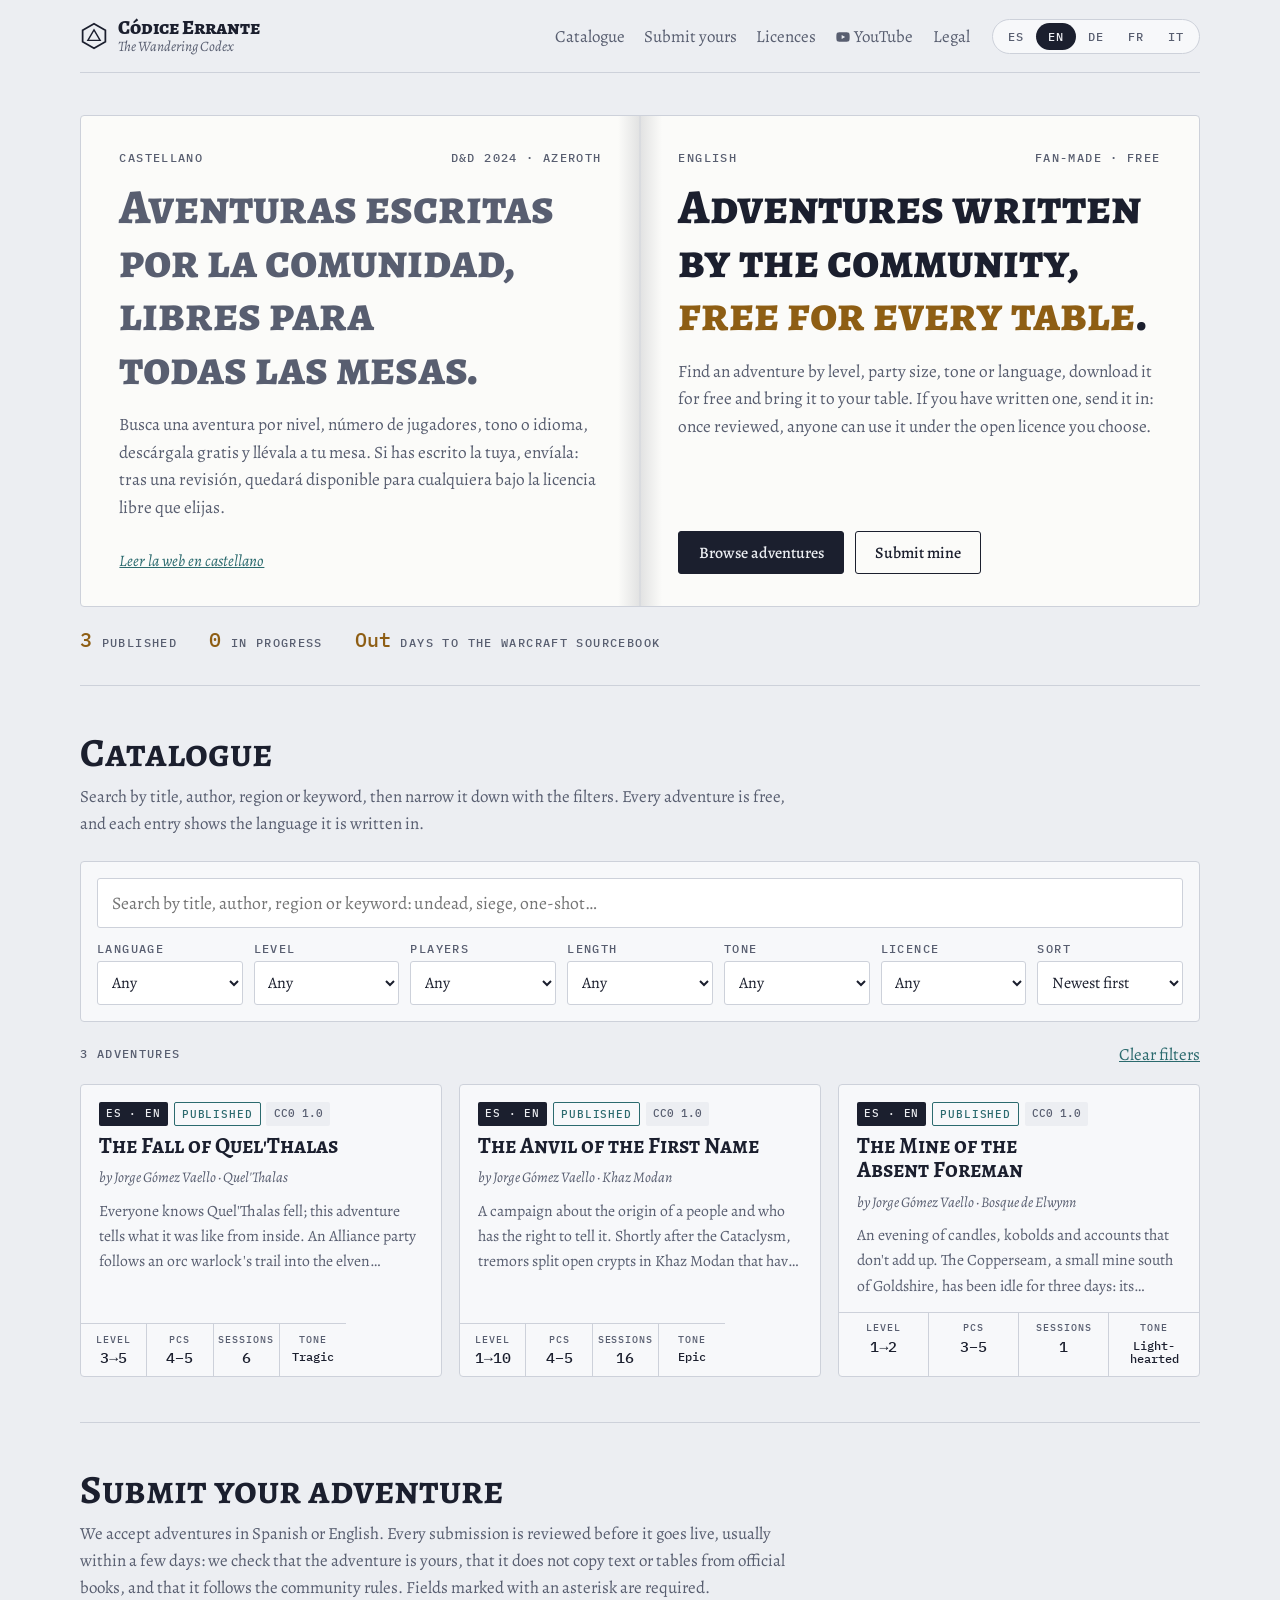
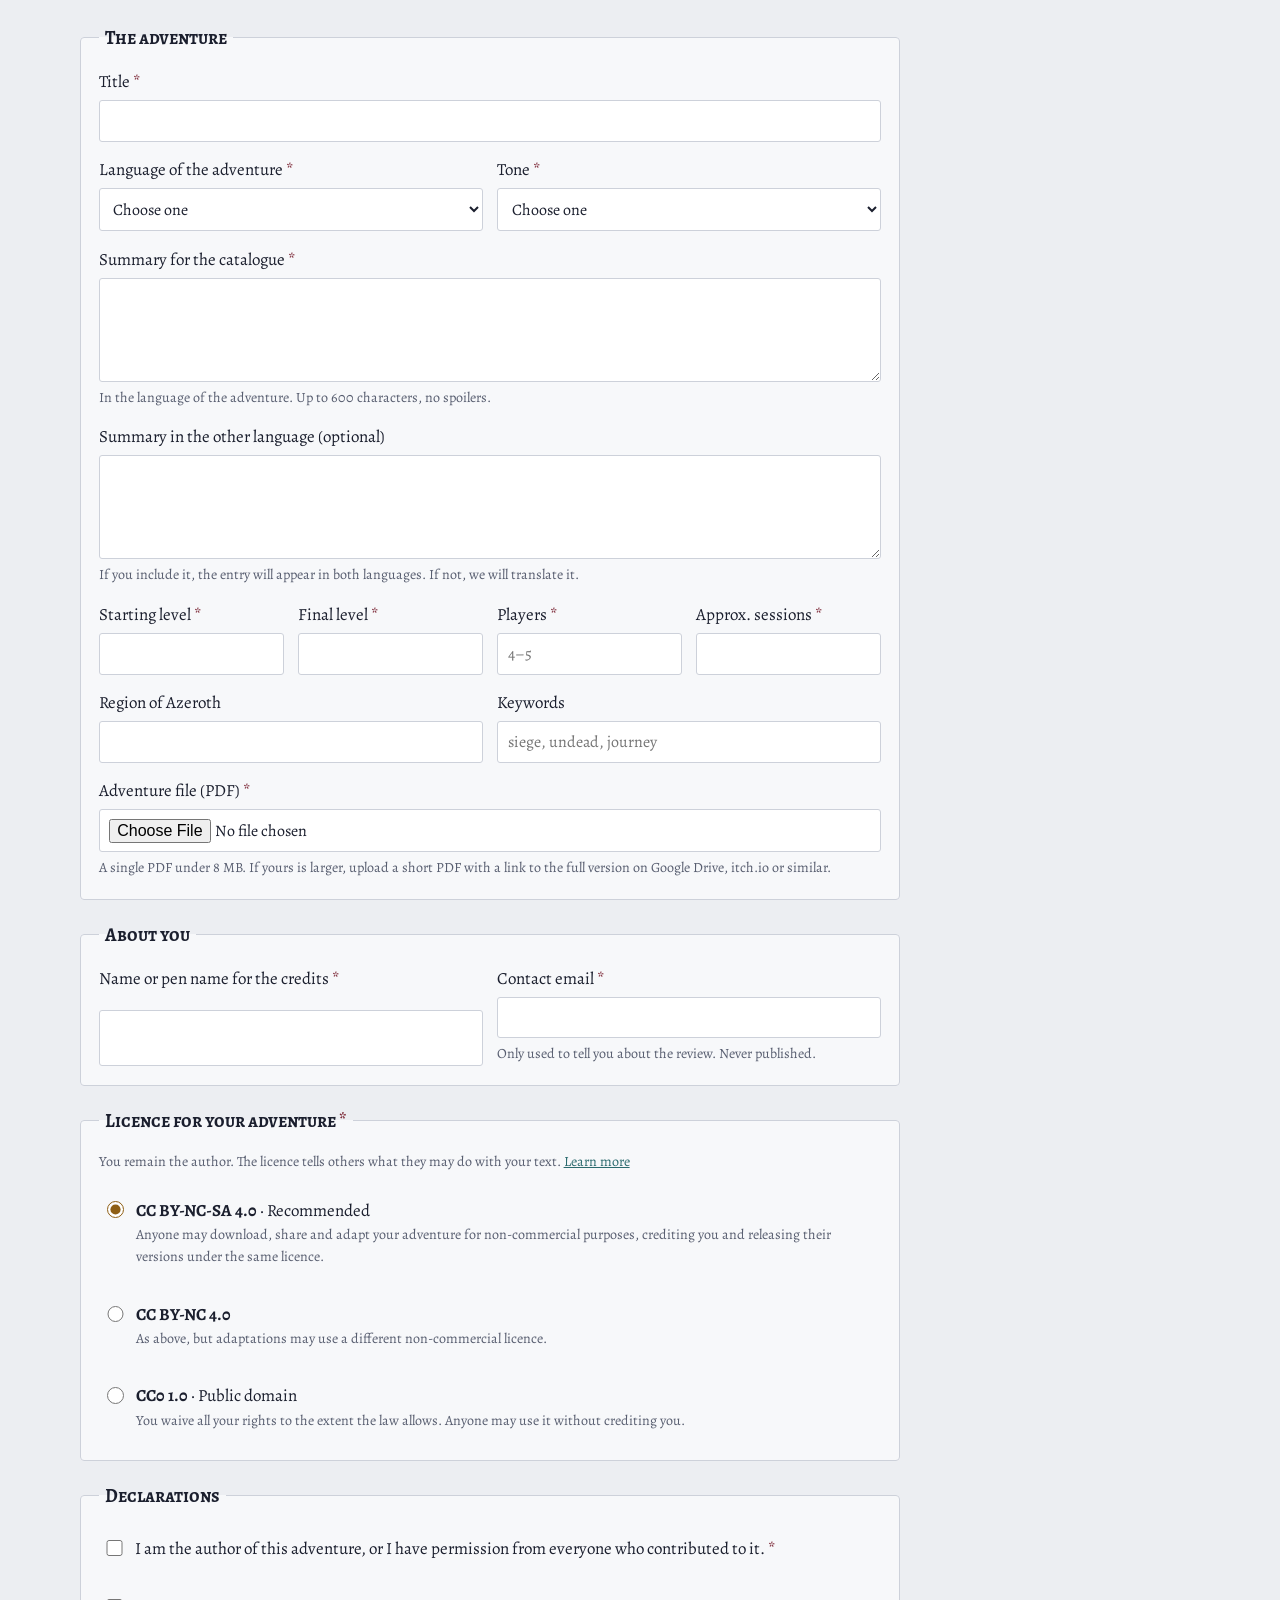
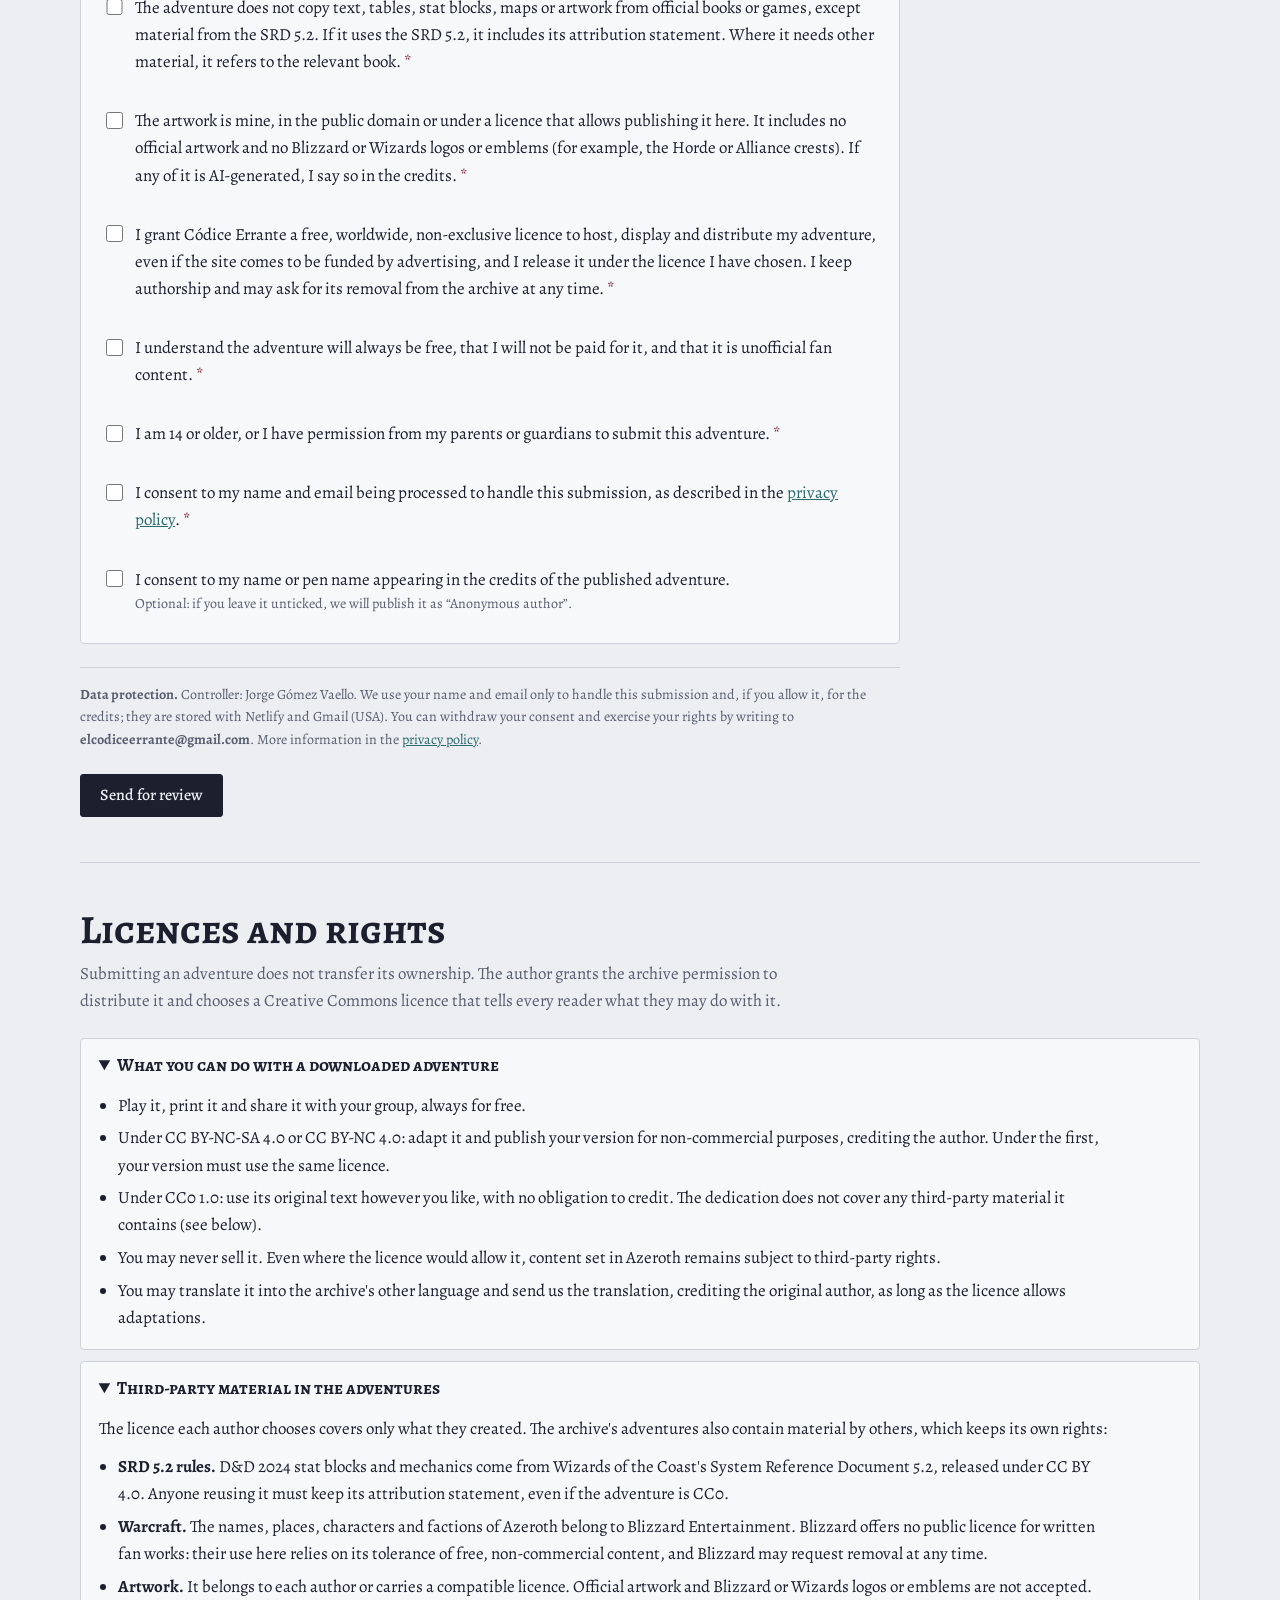
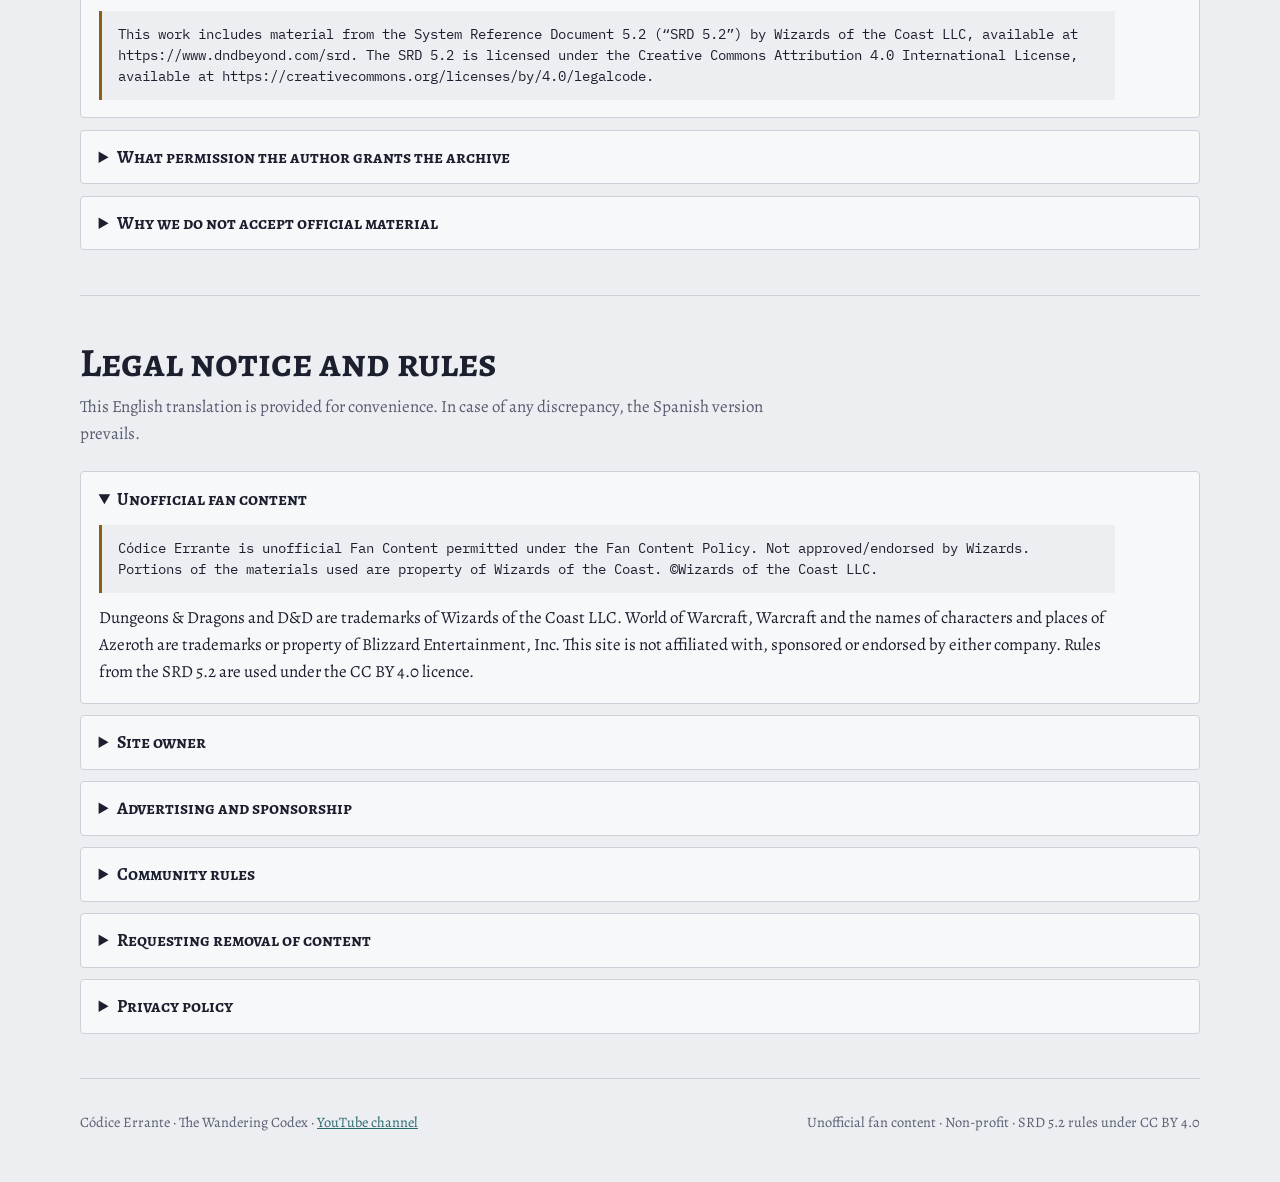
==== commit df4fee7a: "Añade el favicon con el logotipo del sitio Co-Authored-By: Claude Opus 5.5 <noreply@anthropic.com> C" ====
--- a/index.html
+++ b/index.html
@@ -6,6 +6,10 @@
 <title>Códice Errante</title>
 <meta name="description" content="Archivo comunitario de aventuras gratuitas de rol para D&D 2024 ambientadas en Azeroth, en español e inglés. A community archive of free D&D 2024 adventures set in Azeroth, in Spanish and English.">
 <link rel="stylesheet" href="fonts/fonts.css">
+<link rel="icon" href="favicon.ico" sizes="48x48">
+<link rel="icon" href="favicon.svg" type="image/svg+xml">
+<link rel="apple-touch-icon" href="apple-touch-icon.png">
+<link rel="manifest" href="site.webmanifest">
 <script>
 /* Idioma inicial: ?lang= → preferencia guardada → idioma del navegador */
 (function(){
@@ -532,9 +536,9 @@
     </div></details>
     <details id="privacidad"><summary><span lang="es">Política de privacidad</span><span lang="en">Privacy policy</span><span lang="de">Datenschutzerklärung</span><span lang="fr">Politique de confidentialité</span><span lang="it">Informativa sulla privacy</span></summary><div class="in">
       <p lang="es"><b>Responsable:</b> Jorge Gómez Vaello, contacto: <b>elcodiceerrante@gmail.com</b>. <b>Datos y finalidad:</b> tratamos el nombre o seudónimo y el correo que facilitas al enviar una aventura, junto con el archivo enviado, para gestionar su revisión, comunicarte el resultado y, si se publica y lo autorizas, incluir tu nombre o seudónimo en los créditos. <b>Base jurídica:</b> tu consentimiento, que das marcando las casillas del formulario y que puedes retirar en cualquier momento escribiendo a <b>elcodiceerrante@gmail.com</b>, sin que ello afecte a la licitud del tratamiento anterior. Si lo retiras, quitaremos tu nombre de los créditos y, si lo pides, la aventura del archivo. <b>Menores:</b> si tienes menos de 14 años, necesitas la autorización de tus padres o tutores. <b>Destinatarios:</b> el correo nunca se publica ni se cede a terceros, salvo a los proveedores tecnológicos que usamos para prestar el servicio: Netlify, Inc., que aloja la web y los formularios como encargado del tratamiento, y Google, cuyo servicio Gmail usamos para recibir los avisos de envío y responder a los autores. <b>Transferencias internacionales:</b> ambos proveedores están en EE. UU. y adheridos al Marco de Privacidad de Datos UE–EE. UU., que ampara la transferencia internacional de tus datos. <b>Conservación:</b> conservamos tus datos mientras la aventura siga publicada; si no se publica, borramos el correo y el envío en un plazo de tres meses desde que te comuniquemos el resultado. <b>Derechos:</b> puedes ejercer tus derechos de acceso, rectificación, supresión, oposición, limitación y portabilidad escribiendo a <b>elcodiceerrante@gmail.com</b>, y reclamar ante la Agencia Española de Protección de Datos (www.aepd.es).</p>
-      <p lang="es"><b>Cookies.</b> La web no usa cookies de análisis, de seguimiento ni de publicidad. Solo guarda en tu navegador el idioma que eliges, para recordarlo en tu próxima visita; es un dato técnico que no sale de tu dispositivo.</p>
+      <p lang="es"><b>Cookies.</b> La web no usa cookies de análisis, de seguimiento ni de publicidad. Solo guarda en tu navegador el idioma que eliges, para recordarlo en tu próxima visita; es un dato técnico que no sale de tu dispositivo. Nuestro proveedor de alojamiento, Netlify, muestra además en una esquina su distintivo «Powered by Netlify»; si lo ocultas, tu navegador guarda esa preferencia de la misma forma. Ninguno de los dos datos requiere consentimiento, porque solo personalizan la interfaz.</p>
       <p lang="en"><b>Data controller:</b> Jorge Gómez Vaello, contact: <b>elcodiceerrante@gmail.com</b>. <b>Data and purpose:</b> we process the name or pen name and the email address you provide when submitting an adventure, together with the file you send, in order to handle its review, tell you the outcome and, if it is published and you allow it, include your name or pen name in the credits. <b>Legal basis:</b> your consent, which you give by ticking the boxes on the form and may withdraw at any time by writing to <b>elcodiceerrante@gmail.com</b>, without affecting the lawfulness of prior processing. If you withdraw it, we will remove your name from the credits and, if you ask, the adventure from the archive. <b>Minors:</b> if you are under 14, you need permission from your parents or guardians. <b>Recipients:</b> your email is never published or shared with third parties, except the technology providers we use to run the service: Netlify, Inc., which hosts the site and its forms as data processor, and Google, whose Gmail service we use to receive submission notices and reply to authors. <b>International transfers:</b> both providers are based in the United States and participate in the EU–U.S. Data Privacy Framework, which covers the international transfer of your data. <b>Retention:</b> we keep your data for as long as the adventure remains published; if it is not published, we delete your email and your submission within three months of telling you the outcome. <b>Your rights:</b> you may exercise your rights of access, rectification, erasure, objection, restriction and portability by writing to <b>elcodiceerrante@gmail.com</b>, and you may lodge a complaint with the Spanish Data Protection Agency (www.aepd.es).</p><p lang="de"><b>Verantwortlicher:</b> Jorge Gómez Vaello, Kontakt: <b>elcodiceerrante@gmail.com</b>. <b>Daten und Zweck:</b> Wir verarbeiten den Namen oder das Pseudonym und die E-Mail-Adresse, die du beim Einreichen eines Abenteuers angibst, sowie die eingereichte Datei, um die Prüfung durchzuführen, dir das Ergebnis mitzuteilen und, falls es veröffentlicht wird und du zustimmst, deinen Namen oder dein Pseudonym in den Credits zu nennen. <b>Rechtsgrundlage:</b> deine Einwilligung, die du durch Ankreuzen der Kästchen im Formular erteilst und jederzeit per E-Mail an <b>elcodiceerrante@gmail.com</b> widerrufen kannst, ohne dass die Rechtmäßigkeit der bis dahin erfolgten Verarbeitung berührt wird. Bei einem Widerruf entfernen wir deinen Namen aus den Credits und, auf Wunsch, das Abenteuer aus dem Archiv. <b>Minderjährige:</b> Wenn du jünger als 14 Jahre bist, brauchst du die Erlaubnis deiner Eltern oder Erziehungsberechtigten. <b>Empfänger:</b> Deine E-Mail wird nie veröffentlicht oder an Dritte weitergegeben, außer an die technischen Dienstleister, die wir für den Betrieb nutzen: Netlify, Inc., das die Website und die Formulare als Auftragsverarbeiter hostet, und Google, dessen Dienst Gmail wir nutzen, um Einreichungshinweise zu empfangen und den Autoren zu antworten. <b>Internationale Übermittlungen:</b> Beide Anbieter haben ihren Sitz in den USA und sind dem EU-US-Datenschutzrahmen beigetreten, der die internationale Übermittlung deiner Daten absichert. <b>Speicherdauer:</b> Wir speichern deine Daten, solange das Abenteuer veröffentlicht bleibt; wird es nicht veröffentlicht, löschen wir deine E-Mail und deine Einreichung innerhalb von drei Monaten, nachdem wir dir das Ergebnis mitgeteilt haben. <b>Deine Rechte:</b> Du kannst deine Rechte auf Auskunft, Berichtigung, Löschung, Widerspruch, Einschränkung und Übertragbarkeit per E-Mail an <b>elcodiceerrante@gmail.com</b> ausüben und dich bei der spanischen Datenschutzbehörde beschweren (www.aepd.es).</p><p lang="fr"><b>Responsable du traitement :</b> Jorge Gómez Vaello, contact : <b>elcodiceerrante@gmail.com</b>. <b>Données et finalité :</b> nous traitons le nom ou pseudonyme et l’adresse e-mail que vous fournissez en proposant une aventure, ainsi que le fichier envoyé, afin d’en assurer la relecture, de vous en communiquer le résultat et, si elle est publiée et que vous l’autorisez, de faire figurer votre nom ou pseudonyme dans les crédits. <b>Base juridique :</b> votre consentement, que vous donnez en cochant les cases du formulaire et que vous pouvez retirer à tout moment en écrivant à <b>elcodiceerrante@gmail.com</b>, sans que cela affecte la licéité du traitement antérieur. Si vous le retirez, nous retirerons votre nom des crédits et, si vous le demandez, l’aventure de l’archive. <b>Mineurs :</b> si vous avez moins de 14 ans, vous avez besoin de l’autorisation de vos parents ou tuteurs. <b>Destinataires :</b> votre e-mail n’est jamais publié ni cédé à des tiers, sauf aux prestataires techniques que nous utilisons pour fournir le service : Netlify, Inc., qui héberge le site et les formulaires en tant que sous-traitant, et Google, dont nous utilisons le service Gmail pour recevoir les avis d’envoi et répondre aux auteurs. <b>Transferts internationaux :</b> ces deux prestataires sont établis aux États-Unis et adhèrent au cadre de protection des données UE–États-Unis, qui encadre le transfert international de vos données. <b>Conservation :</b> nous conservons vos données tant que l’aventure reste publiée ; si elle n’est pas publiée, nous supprimons votre e-mail et votre envoi dans un délai de trois mois après vous avoir communiqué le résultat. <b>Vos droits :</b> vous pouvez exercer vos droits d’accès, de rectification, d’effacement, d’opposition, de limitation et de portabilité en écrivant à <b>elcodiceerrante@gmail.com</b>, et introduire une réclamation auprès de l’autorité espagnole de protection des données (www.aepd.es).</p><p lang="it"><b>Titolare del trattamento:</b> Jorge Gómez Vaello, contatto: <b>elcodiceerrante@gmail.com</b>. <b>Dati e finalità:</b> trattiamo il nome o pseudonimo e l’indirizzo e-mail che fornisci quando proponi un’avventura, insieme al file inviato, per gestirne la revisione, comunicarti l’esito e, se viene pubblicata e lo autorizzi, indicare il tuo nome o pseudonimo nei crediti. <b>Base giuridica:</b> il tuo consenso, che esprimi spuntando le caselle del modulo e che puoi revocare in qualsiasi momento scrivendo a <b>elcodiceerrante@gmail.com</b>, senza pregiudicare la liceità del trattamento precedente. Se lo revochi, toglieremo il tuo nome dai crediti e, se lo chiedi, l’avventura dall’archivio. <b>Minori:</b> se hai meno di 14 anni, ti serve l’autorizzazione dei tuoi genitori o tutori. <b>Destinatari:</b> la tua e-mail non viene mai pubblicata né ceduta a terzi, salvo ai fornitori tecnologici che usiamo per offrire il servizio: Netlify, Inc., che ospita il sito e i moduli in qualità di responsabile del trattamento, e Google, il cui servizio Gmail usiamo per ricevere gli avvisi di invio e rispondere agli autori. <b>Trasferimenti internazionali:</b> entrambi i fornitori hanno sede negli Stati Uniti e aderiscono al Quadro UE-USA per la protezione dei dati, che tutela il trasferimento internazionale dei tuoi dati. <b>Conservazione:</b> conserviamo i tuoi dati finché l’avventura resta pubblicata; se non viene pubblicata, cancelliamo la tua e-mail e il tuo invio entro tre mesi dalla comunicazione dell’esito. <b>Diritti:</b> puoi esercitare i diritti di accesso, rettifica, cancellazione, opposizione, limitazione e portabilità scrivendo a <b>elcodiceerrante@gmail.com</b>, e presentare reclamo all’autorità spagnola per la protezione dei dati (www.aepd.es).</p>
-      <p lang="en"><b>Cookies.</b> The site uses no analytics, tracking or advertising cookies. It only stores the language you choose in your browser, to remember it on your next visit; this technical data never leaves your device.</p><p lang="de"><b>Cookies.</b> Die Website verwendet keine Analyse-, Tracking- oder Werbe-Cookies. Sie speichert in deinem Browser nur die gewählte Sprache, um sie bei deinem nächsten Besuch zu behalten; diese technische Angabe verlässt dein Gerät nie.</p><p lang="fr"><b>Cookies.</b> Le site n’utilise aucun cookie d’analyse, de suivi ou de publicité. Il enregistre seulement dans votre navigateur la langue choisie, pour la retenir lors de votre prochaine visite ; cette donnée technique ne quitte jamais votre appareil.</p><p lang="it"><b>Cookie.</b> Il sito non usa cookie analitici, di tracciamento o pubblicitari. Salva nel tuo browser solo la lingua che scegli, per ricordarla alla tua prossima visita; questo dato tecnico non lascia mai il tuo dispositivo.</p>
+      <p lang="en"><b>Cookies.</b> The site uses no analytics, tracking or advertising cookies. It only stores the language you choose in your browser, to remember it on your next visit; this technical data never leaves your device. Our hosting provider, Netlify, also shows its “Powered by Netlify” badge in a corner; if you hide it, your browser stores that preference in the same way. Neither requires consent, as both only personalise the interface.</p><p lang="de"><b>Cookies.</b> Die Website verwendet keine Analyse-, Tracking- oder Werbe-Cookies. Sie speichert in deinem Browser nur die gewählte Sprache, um sie bei deinem nächsten Besuch zu behalten; diese technische Angabe verlässt dein Gerät nie. Unser Hosting-Anbieter Netlify blendet außerdem in einer Ecke sein Abzeichen „Powered by Netlify“ ein; wenn du es ausblendest, speichert dein Browser diese Einstellung auf dieselbe Weise. Beides erfordert keine Einwilligung, da es nur die Oberfläche anpasst.</p><p lang="fr"><b>Cookies.</b> Le site n’utilise aucun cookie d’analyse, de suivi ou de publicité. Il enregistre seulement dans votre navigateur la langue choisie, pour la retenir lors de votre prochaine visite ; cette donnée technique ne quitte jamais votre appareil. Notre hébergeur, Netlify, affiche aussi dans un coin son badge « Powered by Netlify » ; si vous le masquez, votre navigateur enregistre cette préférence de la même façon. Aucune de ces deux données ne requiert de consentement, car elles ne font que personnaliser l’interface.</p><p lang="it"><b>Cookie.</b> Il sito non usa cookie analitici, di tracciamento o pubblicitari. Salva nel tuo browser solo la lingua che scegli, per ricordarla alla tua prossima visita; questo dato tecnico non lascia mai il tuo dispositivo. Il nostro fornitore di hosting, Netlify, mostra inoltre in un angolo il suo badge «Powered by Netlify»; se lo nascondi, il tuo browser salva questa preferenza allo stesso modo. Nessuno dei due dati richiede il consenso, perché servono solo a personalizzare l’interfaccia.</p>
     </div></details>
   </div>
 </section>
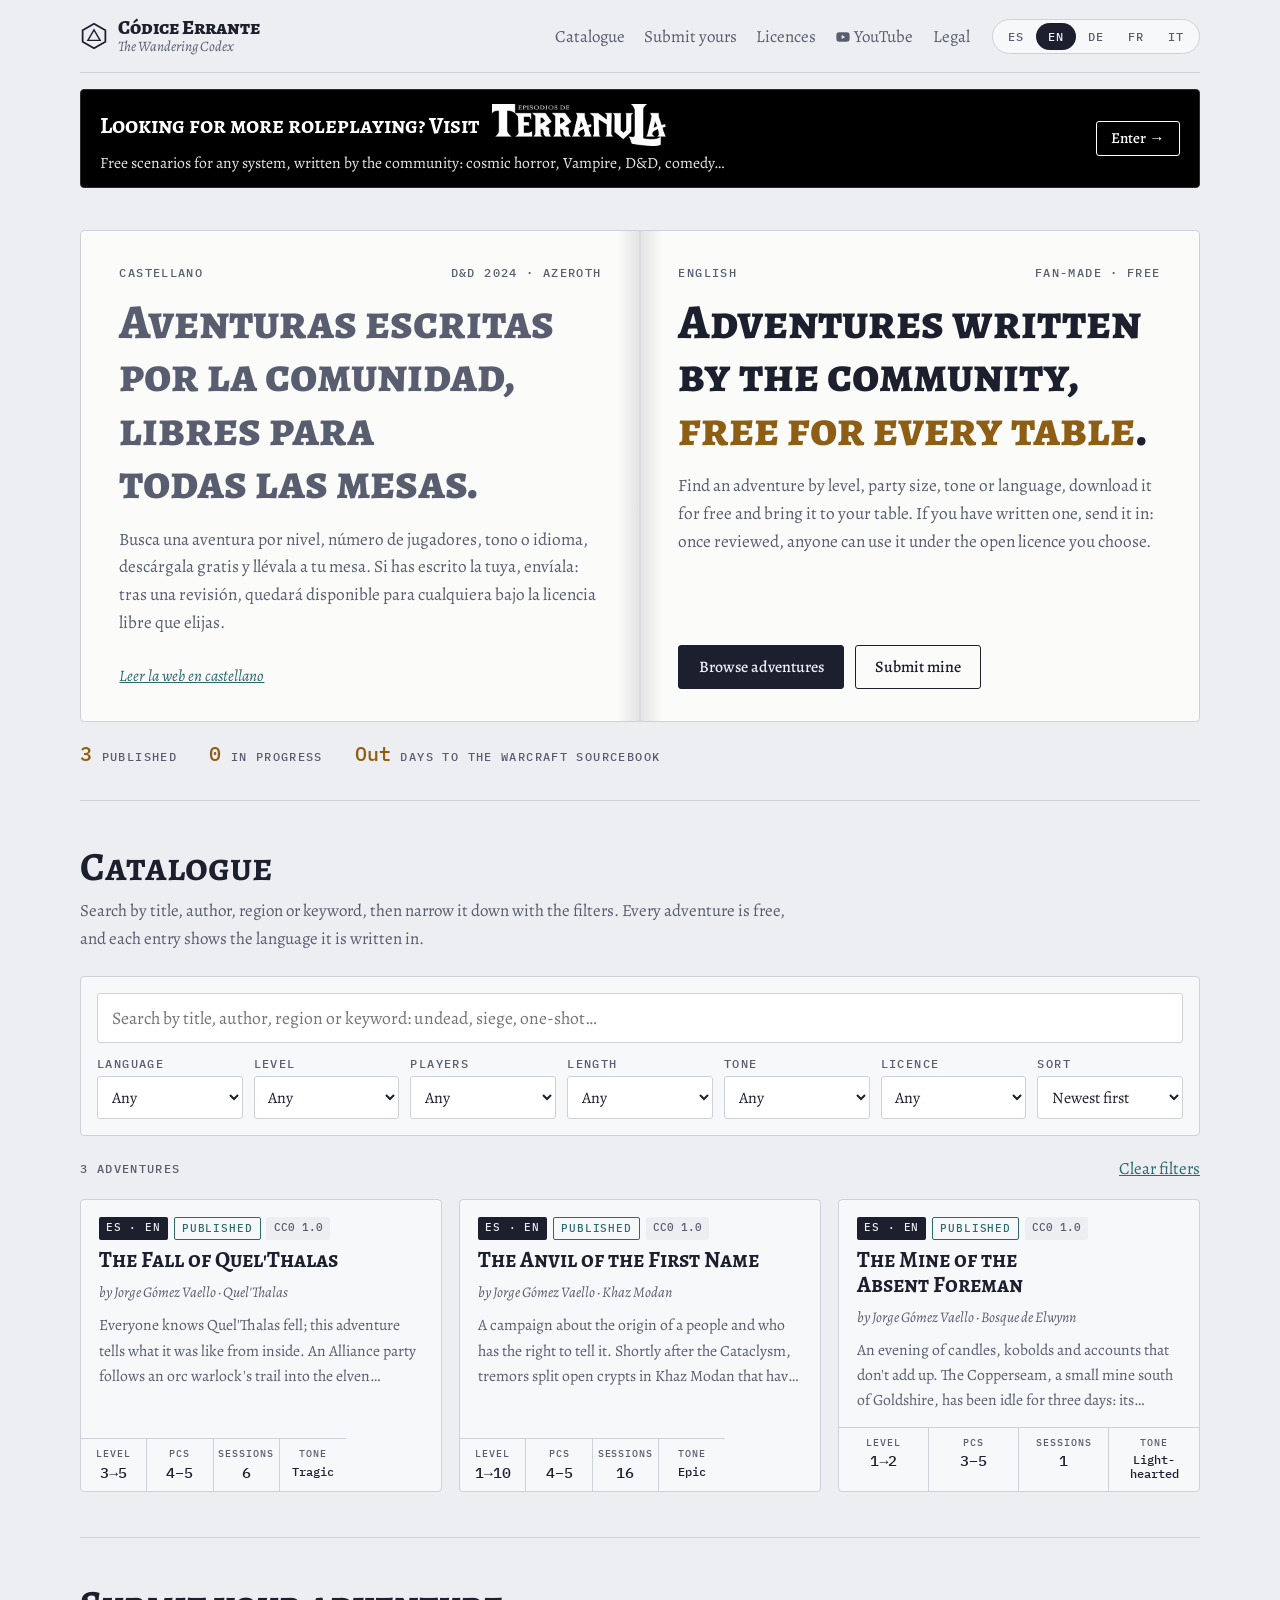
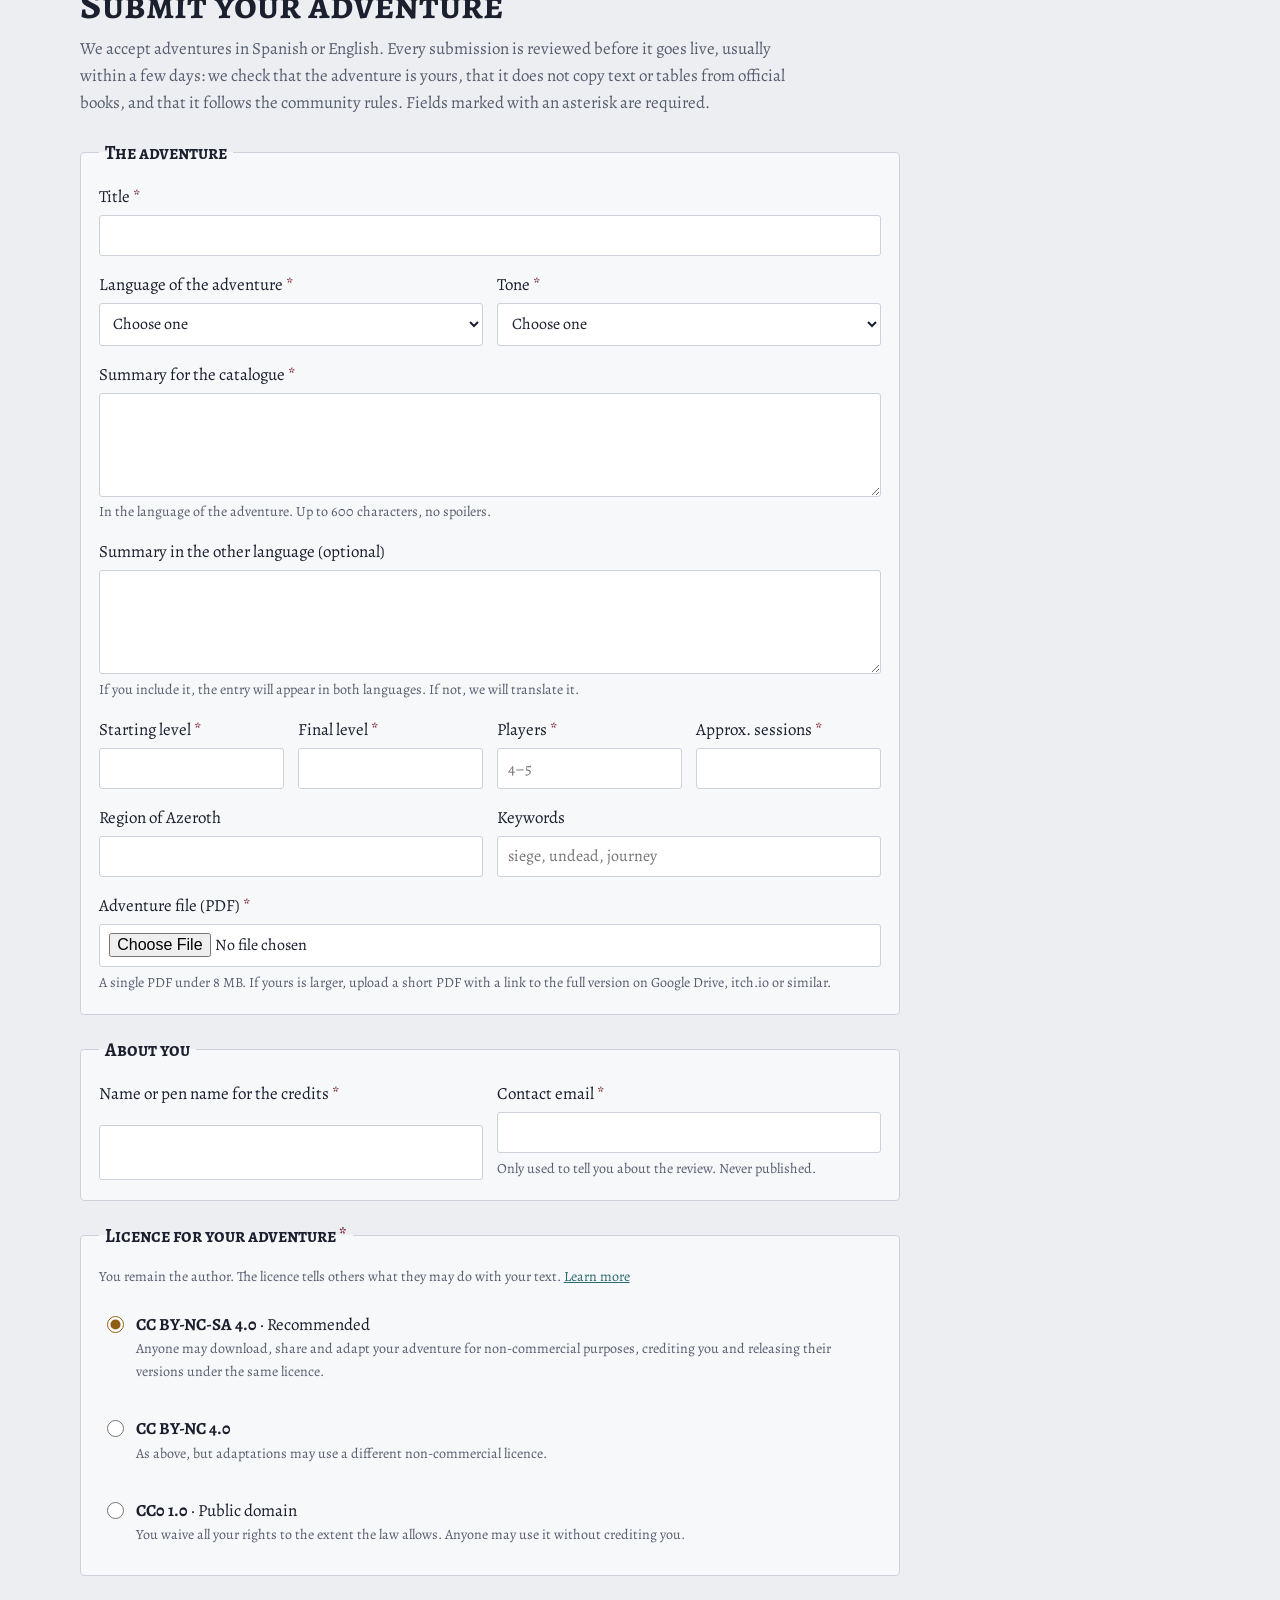
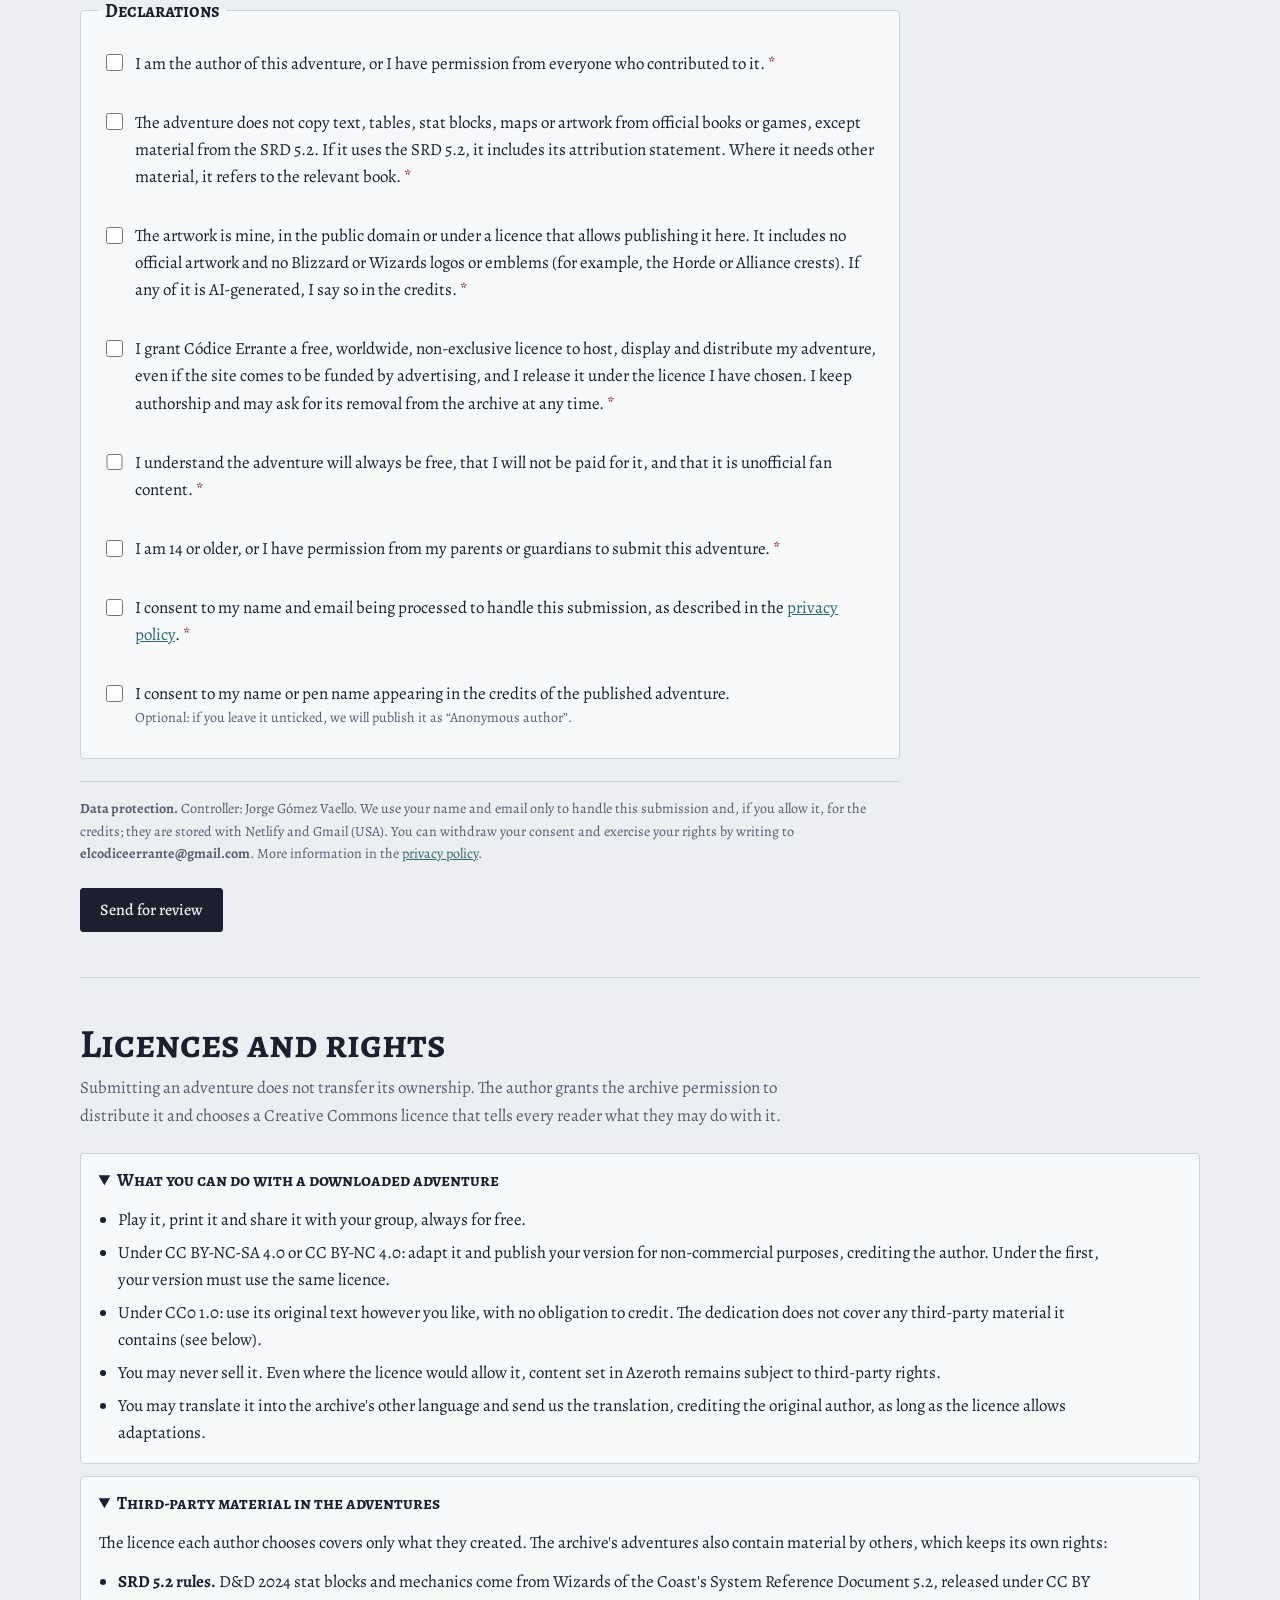
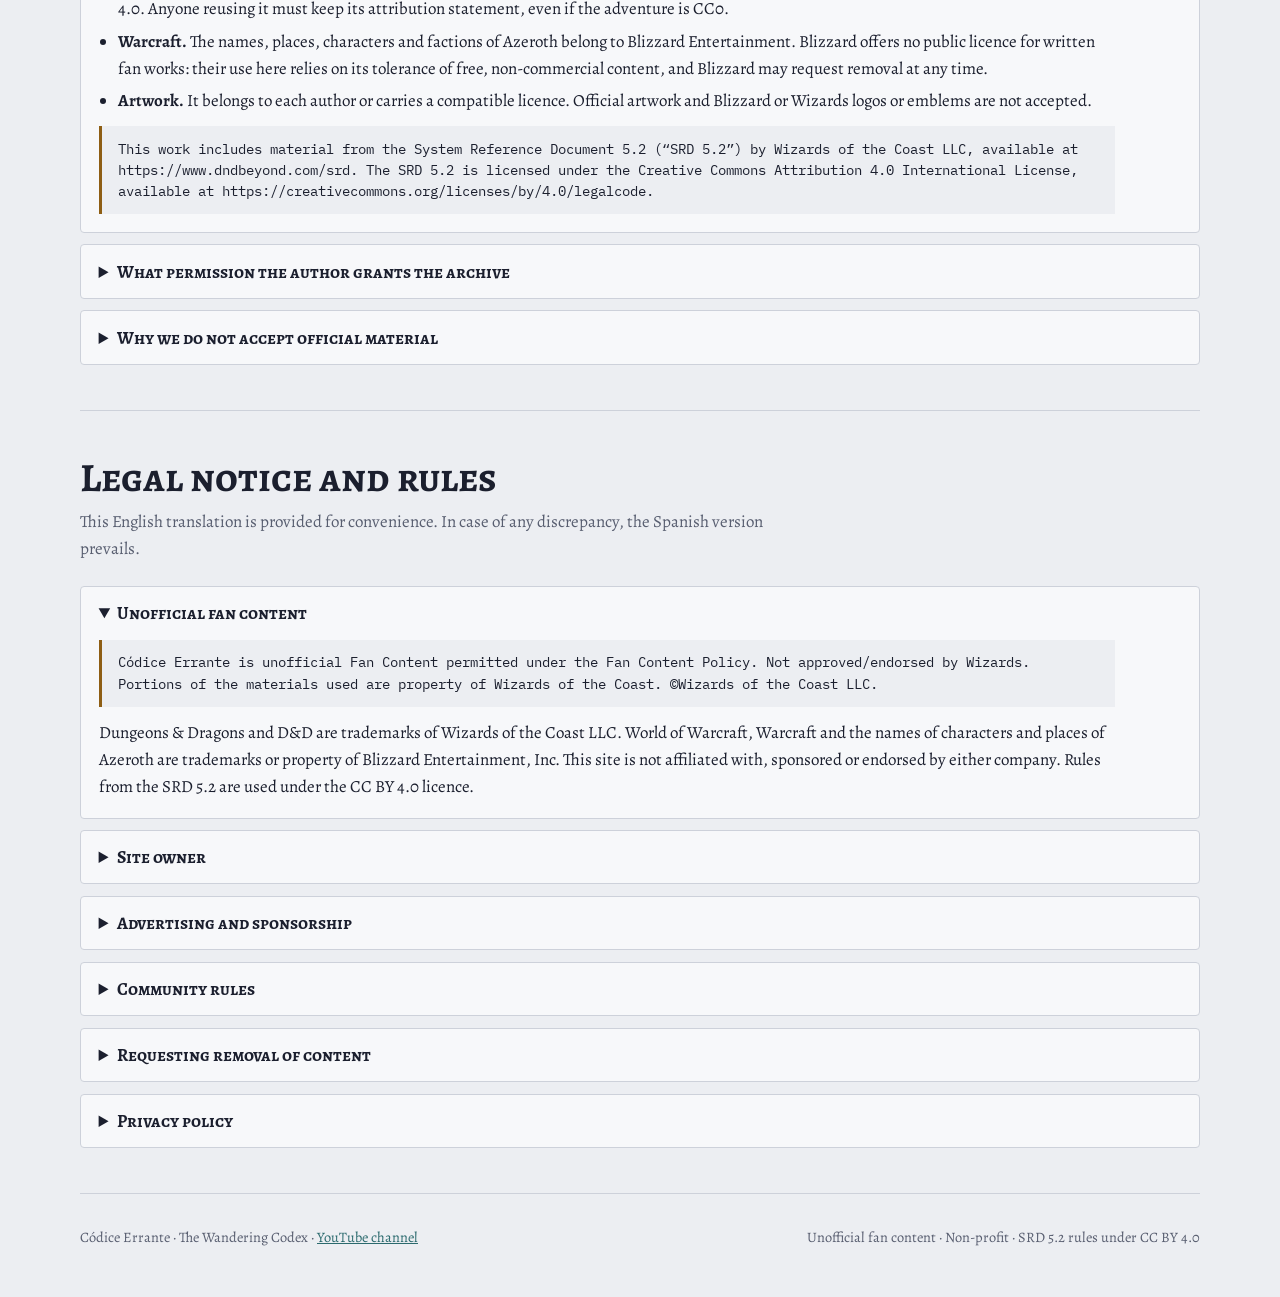
==== commit 52ea561d: "Add files via upload" ====
--- a/index.html
+++ b/index.html
@@ -10,6 +10,11 @@
 <link rel="icon" href="favicon.svg" type="image/svg+xml">
 <link rel="apple-touch-icon" href="apple-touch-icon.png">
 <link rel="manifest" href="site.webmanifest">
+<meta name="theme-color" content="#ECEEF2">
+<meta name="mobile-web-app-capable" content="yes">
+<meta name="apple-mobile-web-app-capable" content="yes">
+<meta name="apple-mobile-web-app-title" content="Códice Errante">
+<meta name="apple-mobile-web-app-status-bar-style" content="default">
 <script>
 /* Idioma inicial: ?lang= → preferencia guardada → idioma del navegador */
 (function(){
@@ -76,6 +81,13 @@
 nav ul a{color:var(--muted); text-decoration:none}
 nav ul a:hover{color:var(--ink)}
 .langs{display:inline-flex; border:1px solid var(--line); border-radius:99px; padding:3px; background:var(--surface)}
+.install{display:inline-flex; align-items:center; gap:.35rem; font:500 .78rem/1 var(--mono); letter-spacing:.04em; border:1px solid var(--line); background:var(--field); color:var(--ink); padding:.45rem .8rem; border-radius:99px; cursor:pointer}
+.install[hidden]{display:none}
+.install:hover{border-color:var(--ink)}
+#dlgApp{max-width:26rem; width:calc(100% - 2rem); padding:1.4rem 1.5rem; border:1px solid var(--line); border-radius:6px; background:var(--page); color:var(--ink)}
+#dlgApp::backdrop{background:rgba(27,31,46,.45)}
+#dlgApp h3{margin-bottom:.6rem}
+#dlgApp ol{padding-left:1.2rem; line-height:1.5}
 .langs button{font:500 .78rem/1 var(--mono); letter-spacing:.08em; border:0; background:transparent; color:var(--muted); padding:.45rem .75rem; border-radius:99px; cursor:pointer}
 .langs button[aria-pressed="true"]{background:var(--ink); color:var(--bg)}
 
@@ -191,6 +203,19 @@
   .page:not(.active) p{display:none}
   .page:not(.active) h1{font-size:1.4rem}
 }
+
+/* Enlace a Episodios de Terranula (proyecto hermano) */
+.tnl{display:flex; align-items:center; gap:1rem 1.4rem; flex-wrap:wrap; margin-top:1rem; padding:.85rem 1.2rem; background:#000; color:#fff; border:1px solid #2B2B2B; border-radius:4px; text-decoration:none}
+.tnl:hover{border-color:#fff}
+.tnl img{height:42px; width:auto; flex:none}
+.tnl .hd{display:flex; flex-wrap:wrap; align-items:center; gap:.4rem .8rem}
+.tnl .sl{font:700 clamp(1.15rem,2.4vw,1.45rem)/1.15 var(--display); color:#fff}
+.tnl .tx{flex:1 1 300px; display:grid; gap:.35rem; min-width:0}
+.tnl .lb{font:500 .66rem/1.2 var(--mono); letter-spacing:.12em; text-transform:uppercase; color:rgba(255,255,255,.65)}
+.tnl .ds{font:400 .98rem/1.4 var(--body); color:rgba(255,255,255,.9)}
+.tnl .go{font:500 .95rem/1 var(--body); border:1px solid #fff; border-radius:3px; padding:.55rem .9rem; white-space:nowrap}
+.tnl:hover .go{background:#fff; color:#000}
+@media (max-width:560px){ .tnl img{height:34px} .tnl .go{width:100%; text-align:center} }
 </style>
 </head>
 <body>
@@ -208,6 +233,7 @@
       <li data-yt hidden><a class="ytlink" target="_blank" rel="noopener"><svg viewBox="0 0 24 24" width="16" height="16" aria-hidden="true" style="vertical-align:-3px"><path d="M21.6 7.2a2.6 2.6 0 0 0-1.8-1.8C18.2 5 12 5 12 5s-6.2 0-7.8.4A2.6 2.6 0 0 0 2.4 7.2 27 27 0 0 0 2 12a27 27 0 0 0 .4 4.8 2.6 2.6 0 0 0 1.8 1.8C5.8 19 12 19 12 19s6.2 0 7.8-.4a2.6 2.6 0 0 0 1.8-1.8A27 27 0 0 0 22 12a27 27 0 0 0-.4-4.8ZM10 15V9l5.2 3Z" fill="currentColor"/></svg> YouTube</a></li>
       <li><a href="#legal"><span lang="es">Aviso legal</span><span lang="en">Legal</span><span lang="de">Impressum</span><span lang="fr">Mentions légales</span><span lang="it">Note legali</span></a></li>
     </ul>
+    <button type="button" class="install" id="btnInstall" hidden><svg viewBox="0 0 24 24" width="15" height="15" aria-hidden="true"><path d="M12 3v12m0 0-5-5m5 5 5-5M5 20h14" fill="none" stroke="currentColor" stroke-width="2" stroke-linecap="round" stroke-linejoin="round"/></svg><span lang="es">Instalar la app</span><span lang="en">Install the app</span><span lang="de">App installieren</span><span lang="fr">Installer l’appli</span><span lang="it">Installa l’app</span></button>
     <div class="langs" role="group" aria-label="Idioma / Language">
       <button type="button" data-setlang="es" aria-pressed="true" title="Español">ES</button>
       <button type="button" data-setlang="en" aria-pressed="false" title="English">EN</button>
@@ -217,6 +243,14 @@
     </div>
   </div>
 </nav>
+
+<a class="tnl" href="https://episodiosdeterranula.netlify.app" target="_blank" rel="noopener">
+  <span class="tx">
+    <span class="hd"><span class="sl"><span lang="es">¿Buscas más rol? Visita</span><span lang="en">Looking for more roleplaying? Visit</span><span lang="de">Suchst du mehr Rollenspiel? Besuche</span><span lang="fr">Vous cherchez plus de jeu de rôle ? Visitez</span><span lang="it">Cerchi più gioco di ruolo? Visita</span></span><img src="terranula.png" alt="Episodios de Terranula" width="174" height="42"></span>
+    <span class="ds"><span lang="es">Partidas gratuitas para cualquier sistema, escritas por la comunidad: terror cósmico, Vampiro, D&amp;D, comedia…</span><span lang="en">Free scenarios for any system, written by the community: cosmic horror, Vampire, D&amp;D, comedy…</span><span lang="de">Kostenlose Szenarien für jedes System aus der Community: kosmischer Horror, Vampire, D&amp;D, Komödie…</span><span lang="fr">Des parties gratuites pour tous les systèmes, écrites par la communauté : horreur cosmique, Vampire, D&amp;D, comédie…</span><span lang="it">Avventure gratuite per qualsiasi sistema, scritte dalla comunità: orrore cosmico, Vampiri, D&amp;D, commedia…</span></span>
+  </span>
+  <span class="go"><span lang="es">Entrar →</span><span lang="en">Enter →</span><span lang="de">Hinein →</span><span lang="fr">Entrer →</span><span lang="it">Entra →</span></span>
+</a>
 
 <header class="hero" id="inicio">
   <div class="spread">
@@ -536,12 +570,22 @@
     </div></details>
     <details id="privacidad"><summary><span lang="es">Política de privacidad</span><span lang="en">Privacy policy</span><span lang="de">Datenschutzerklärung</span><span lang="fr">Politique de confidentialité</span><span lang="it">Informativa sulla privacy</span></summary><div class="in">
       <p lang="es"><b>Responsable:</b> Jorge Gómez Vaello, contacto: <b>elcodiceerrante@gmail.com</b>. <b>Datos y finalidad:</b> tratamos el nombre o seudónimo y el correo que facilitas al enviar una aventura, junto con el archivo enviado, para gestionar su revisión, comunicarte el resultado y, si se publica y lo autorizas, incluir tu nombre o seudónimo en los créditos. <b>Base jurídica:</b> tu consentimiento, que das marcando las casillas del formulario y que puedes retirar en cualquier momento escribiendo a <b>elcodiceerrante@gmail.com</b>, sin que ello afecte a la licitud del tratamiento anterior. Si lo retiras, quitaremos tu nombre de los créditos y, si lo pides, la aventura del archivo. <b>Menores:</b> si tienes menos de 14 años, necesitas la autorización de tus padres o tutores. <b>Destinatarios:</b> el correo nunca se publica ni se cede a terceros, salvo a los proveedores tecnológicos que usamos para prestar el servicio: Netlify, Inc., que aloja la web y los formularios como encargado del tratamiento, y Google, cuyo servicio Gmail usamos para recibir los avisos de envío y responder a los autores. <b>Transferencias internacionales:</b> ambos proveedores están en EE. UU. y adheridos al Marco de Privacidad de Datos UE–EE. UU., que ampara la transferencia internacional de tus datos. <b>Conservación:</b> conservamos tus datos mientras la aventura siga publicada; si no se publica, borramos el correo y el envío en un plazo de tres meses desde que te comuniquemos el resultado. <b>Derechos:</b> puedes ejercer tus derechos de acceso, rectificación, supresión, oposición, limitación y portabilidad escribiendo a <b>elcodiceerrante@gmail.com</b>, y reclamar ante la Agencia Española de Protección de Datos (www.aepd.es).</p>
-      <p lang="es"><b>Cookies.</b> La web no usa cookies de análisis, de seguimiento ni de publicidad. Solo guarda en tu navegador el idioma que eliges, para recordarlo en tu próxima visita; es un dato técnico que no sale de tu dispositivo. Nuestro proveedor de alojamiento, Netlify, muestra además en una esquina su distintivo «Powered by Netlify»; si lo ocultas, tu navegador guarda esa preferencia de la misma forma. Ninguno de los dos datos requiere consentimiento, porque solo personalizan la interfaz.</p>
+      <p lang="es"><b>Cookies.</b> La web no usa cookies de análisis, de seguimiento ni de publicidad. Solo guarda en tu navegador el idioma que eliges, para recordarlo en tu próxima visita; es un dato técnico que no sale de tu dispositivo. Nuestro proveedor de alojamiento, Netlify, muestra además en una esquina su distintivo «Powered by Netlify»; si lo ocultas, tu navegador guarda esa preferencia de la misma forma. Ninguno de los dos datos requiere consentimiento, porque solo personalizan la interfaz. Además, para que la web funcione sin conexión y pueda instalarse como aplicación, tu navegador guarda una copia de sus páginas y de las aventuras que abras; esa copia tampoco sale de tu dispositivo y puedes borrarla desde los ajustes del navegador.</p>
       <p lang="en"><b>Data controller:</b> Jorge Gómez Vaello, contact: <b>elcodiceerrante@gmail.com</b>. <b>Data and purpose:</b> we process the name or pen name and the email address you provide when submitting an adventure, together with the file you send, in order to handle its review, tell you the outcome and, if it is published and you allow it, include your name or pen name in the credits. <b>Legal basis:</b> your consent, which you give by ticking the boxes on the form and may withdraw at any time by writing to <b>elcodiceerrante@gmail.com</b>, without affecting the lawfulness of prior processing. If you withdraw it, we will remove your name from the credits and, if you ask, the adventure from the archive. <b>Minors:</b> if you are under 14, you need permission from your parents or guardians. <b>Recipients:</b> your email is never published or shared with third parties, except the technology providers we use to run the service: Netlify, Inc., which hosts the site and its forms as data processor, and Google, whose Gmail service we use to receive submission notices and reply to authors. <b>International transfers:</b> both providers are based in the United States and participate in the EU–U.S. Data Privacy Framework, which covers the international transfer of your data. <b>Retention:</b> we keep your data for as long as the adventure remains published; if it is not published, we delete your email and your submission within three months of telling you the outcome. <b>Your rights:</b> you may exercise your rights of access, rectification, erasure, objection, restriction and portability by writing to <b>elcodiceerrante@gmail.com</b>, and you may lodge a complaint with the Spanish Data Protection Agency (www.aepd.es).</p><p lang="de"><b>Verantwortlicher:</b> Jorge Gómez Vaello, Kontakt: <b>elcodiceerrante@gmail.com</b>. <b>Daten und Zweck:</b> Wir verarbeiten den Namen oder das Pseudonym und die E-Mail-Adresse, die du beim Einreichen eines Abenteuers angibst, sowie die eingereichte Datei, um die Prüfung durchzuführen, dir das Ergebnis mitzuteilen und, falls es veröffentlicht wird und du zustimmst, deinen Namen oder dein Pseudonym in den Credits zu nennen. <b>Rechtsgrundlage:</b> deine Einwilligung, die du durch Ankreuzen der Kästchen im Formular erteilst und jederzeit per E-Mail an <b>elcodiceerrante@gmail.com</b> widerrufen kannst, ohne dass die Rechtmäßigkeit der bis dahin erfolgten Verarbeitung berührt wird. Bei einem Widerruf entfernen wir deinen Namen aus den Credits und, auf Wunsch, das Abenteuer aus dem Archiv. <b>Minderjährige:</b> Wenn du jünger als 14 Jahre bist, brauchst du die Erlaubnis deiner Eltern oder Erziehungsberechtigten. <b>Empfänger:</b> Deine E-Mail wird nie veröffentlicht oder an Dritte weitergegeben, außer an die technischen Dienstleister, die wir für den Betrieb nutzen: Netlify, Inc., das die Website und die Formulare als Auftragsverarbeiter hostet, und Google, dessen Dienst Gmail wir nutzen, um Einreichungshinweise zu empfangen und den Autoren zu antworten. <b>Internationale Übermittlungen:</b> Beide Anbieter haben ihren Sitz in den USA und sind dem EU-US-Datenschutzrahmen beigetreten, der die internationale Übermittlung deiner Daten absichert. <b>Speicherdauer:</b> Wir speichern deine Daten, solange das Abenteuer veröffentlicht bleibt; wird es nicht veröffentlicht, löschen wir deine E-Mail und deine Einreichung innerhalb von drei Monaten, nachdem wir dir das Ergebnis mitgeteilt haben. <b>Deine Rechte:</b> Du kannst deine Rechte auf Auskunft, Berichtigung, Löschung, Widerspruch, Einschränkung und Übertragbarkeit per E-Mail an <b>elcodiceerrante@gmail.com</b> ausüben und dich bei der spanischen Datenschutzbehörde beschweren (www.aepd.es).</p><p lang="fr"><b>Responsable du traitement :</b> Jorge Gómez Vaello, contact : <b>elcodiceerrante@gmail.com</b>. <b>Données et finalité :</b> nous traitons le nom ou pseudonyme et l’adresse e-mail que vous fournissez en proposant une aventure, ainsi que le fichier envoyé, afin d’en assurer la relecture, de vous en communiquer le résultat et, si elle est publiée et que vous l’autorisez, de faire figurer votre nom ou pseudonyme dans les crédits. <b>Base juridique :</b> votre consentement, que vous donnez en cochant les cases du formulaire et que vous pouvez retirer à tout moment en écrivant à <b>elcodiceerrante@gmail.com</b>, sans que cela affecte la licéité du traitement antérieur. Si vous le retirez, nous retirerons votre nom des crédits et, si vous le demandez, l’aventure de l’archive. <b>Mineurs :</b> si vous avez moins de 14 ans, vous avez besoin de l’autorisation de vos parents ou tuteurs. <b>Destinataires :</b> votre e-mail n’est jamais publié ni cédé à des tiers, sauf aux prestataires techniques que nous utilisons pour fournir le service : Netlify, Inc., qui héberge le site et les formulaires en tant que sous-traitant, et Google, dont nous utilisons le service Gmail pour recevoir les avis d’envoi et répondre aux auteurs. <b>Transferts internationaux :</b> ces deux prestataires sont établis aux États-Unis et adhèrent au cadre de protection des données UE–États-Unis, qui encadre le transfert international de vos données. <b>Conservation :</b> nous conservons vos données tant que l’aventure reste publiée ; si elle n’est pas publiée, nous supprimons votre e-mail et votre envoi dans un délai de trois mois après vous avoir communiqué le résultat. <b>Vos droits :</b> vous pouvez exercer vos droits d’accès, de rectification, d’effacement, d’opposition, de limitation et de portabilité en écrivant à <b>elcodiceerrante@gmail.com</b>, et introduire une réclamation auprès de l’autorité espagnole de protection des données (www.aepd.es).</p><p lang="it"><b>Titolare del trattamento:</b> Jorge Gómez Vaello, contatto: <b>elcodiceerrante@gmail.com</b>. <b>Dati e finalità:</b> trattiamo il nome o pseudonimo e l’indirizzo e-mail che fornisci quando proponi un’avventura, insieme al file inviato, per gestirne la revisione, comunicarti l’esito e, se viene pubblicata e lo autorizzi, indicare il tuo nome o pseudonimo nei crediti. <b>Base giuridica:</b> il tuo consenso, che esprimi spuntando le caselle del modulo e che puoi revocare in qualsiasi momento scrivendo a <b>elcodiceerrante@gmail.com</b>, senza pregiudicare la liceità del trattamento precedente. Se lo revochi, toglieremo il tuo nome dai crediti e, se lo chiedi, l’avventura dall’archivio. <b>Minori:</b> se hai meno di 14 anni, ti serve l’autorizzazione dei tuoi genitori o tutori. <b>Destinatari:</b> la tua e-mail non viene mai pubblicata né ceduta a terzi, salvo ai fornitori tecnologici che usiamo per offrire il servizio: Netlify, Inc., che ospita il sito e i moduli in qualità di responsabile del trattamento, e Google, il cui servizio Gmail usiamo per ricevere gli avvisi di invio e rispondere agli autori. <b>Trasferimenti internazionali:</b> entrambi i fornitori hanno sede negli Stati Uniti e aderiscono al Quadro UE-USA per la protezione dei dati, che tutela il trasferimento internazionale dei tuoi dati. <b>Conservazione:</b> conserviamo i tuoi dati finché l’avventura resta pubblicata; se non viene pubblicata, cancelliamo la tua e-mail e il tuo invio entro tre mesi dalla comunicazione dell’esito. <b>Diritti:</b> puoi esercitare i diritti di accesso, rettifica, cancellazione, opposizione, limitazione e portabilità scrivendo a <b>elcodiceerrante@gmail.com</b>, e presentare reclamo all’autorità spagnola per la protezione dei dati (www.aepd.es).</p>
-      <p lang="en"><b>Cookies.</b> The site uses no analytics, tracking or advertising cookies. It only stores the language you choose in your browser, to remember it on your next visit; this technical data never leaves your device. Our hosting provider, Netlify, also shows its “Powered by Netlify” badge in a corner; if you hide it, your browser stores that preference in the same way. Neither requires consent, as both only personalise the interface.</p><p lang="de"><b>Cookies.</b> Die Website verwendet keine Analyse-, Tracking- oder Werbe-Cookies. Sie speichert in deinem Browser nur die gewählte Sprache, um sie bei deinem nächsten Besuch zu behalten; diese technische Angabe verlässt dein Gerät nie. Unser Hosting-Anbieter Netlify blendet außerdem in einer Ecke sein Abzeichen „Powered by Netlify“ ein; wenn du es ausblendest, speichert dein Browser diese Einstellung auf dieselbe Weise. Beides erfordert keine Einwilligung, da es nur die Oberfläche anpasst.</p><p lang="fr"><b>Cookies.</b> Le site n’utilise aucun cookie d’analyse, de suivi ou de publicité. Il enregistre seulement dans votre navigateur la langue choisie, pour la retenir lors de votre prochaine visite ; cette donnée technique ne quitte jamais votre appareil. Notre hébergeur, Netlify, affiche aussi dans un coin son badge « Powered by Netlify » ; si vous le masquez, votre navigateur enregistre cette préférence de la même façon. Aucune de ces deux données ne requiert de consentement, car elles ne font que personnaliser l’interface.</p><p lang="it"><b>Cookie.</b> Il sito non usa cookie analitici, di tracciamento o pubblicitari. Salva nel tuo browser solo la lingua che scegli, per ricordarla alla tua prossima visita; questo dato tecnico non lascia mai il tuo dispositivo. Il nostro fornitore di hosting, Netlify, mostra inoltre in un angolo il suo badge «Powered by Netlify»; se lo nascondi, il tuo browser salva questa preferenza allo stesso modo. Nessuno dei due dati richiede il consenso, perché servono solo a personalizzare l’interfaccia.</p>
+      <p lang="en"><b>Cookies.</b> The site uses no analytics, tracking or advertising cookies. It only stores the language you choose in your browser, to remember it on your next visit; this technical data never leaves your device. Our hosting provider, Netlify, also shows its “Powered by Netlify” badge in a corner; if you hide it, your browser stores that preference in the same way. Neither requires consent, as both only personalise the interface. In addition, so that the site works offline and can be installed as an app, your browser keeps a copy of its pages and of the adventures you open; that copy never leaves your device either, and you can delete it from your browser settings.</p><p lang="de"><b>Cookies.</b> Die Website verwendet keine Analyse-, Tracking- oder Werbe-Cookies. Sie speichert in deinem Browser nur die gewählte Sprache, um sie bei deinem nächsten Besuch zu behalten; diese technische Angabe verlässt dein Gerät nie. Unser Hosting-Anbieter Netlify blendet außerdem in einer Ecke sein Abzeichen „Powered by Netlify“ ein; wenn du es ausblendest, speichert dein Browser diese Einstellung auf dieselbe Weise. Beides erfordert keine Einwilligung, da es nur die Oberfläche anpasst. Damit die Website auch offline funktioniert und sich als App installieren lässt, speichert dein Browser außerdem eine Kopie ihrer Seiten und der Abenteuer, die du öffnest; auch diese Kopie verlässt dein Gerät nie, und du kannst sie in den Browsereinstellungen löschen.</p><p lang="fr"><b>Cookies.</b> Le site n’utilise aucun cookie d’analyse, de suivi ou de publicité. Il enregistre seulement dans votre navigateur la langue choisie, pour la retenir lors de votre prochaine visite ; cette donnée technique ne quitte jamais votre appareil. Notre hébergeur, Netlify, affiche aussi dans un coin son badge « Powered by Netlify » ; si vous le masquez, votre navigateur enregistre cette préférence de la même façon. Aucune de ces deux données ne requiert de consentement, car elles ne font que personnaliser l’interface. Par ailleurs, pour que le site fonctionne hors connexion et puisse s’installer comme une application, votre navigateur conserve une copie de ses pages et des aventures que vous ouvrez ; cette copie ne quitte pas non plus votre appareil et vous pouvez l’effacer depuis les réglages du navigateur.</p><p lang="it"><b>Cookie.</b> Il sito non usa cookie analitici, di tracciamento o pubblicitari. Salva nel tuo browser solo la lingua che scegli, per ricordarla alla tua prossima visita; questo dato tecnico non lascia mai il tuo dispositivo. Il nostro fornitore di hosting, Netlify, mostra inoltre in un angolo il suo badge «Powered by Netlify»; se lo nascondi, il tuo browser salva questa preferenza allo stesso modo. Nessuno dei due dati richiede il consenso, perché servono solo a personalizzare l’interfaccia. Inoltre, perché il sito funzioni anche offline e si possa installare come app, il tuo browser conserva una copia delle sue pagine e delle avventure che apri; neanche questa copia lascia il tuo dispositivo e puoi cancellarla dalle impostazioni del browser.</p>
     </div></details>
   </div>
 </section>
+
+<dialog id="dlgApp" aria-labelledby="appTitle">
+  <h3 id="appTitle"><span lang="es">Instalar Códice Errante</span><span lang="en">Install Códice Errante</span><span lang="de">Códice Errante installieren</span><span lang="fr">Installer Códice Errante</span><span lang="it">Installa Códice Errante</span></h3>
+  <ol lang="es"><li>Toca el botón <b>Compartir</b> de Safari (el cuadrado con una flecha hacia arriba).</li><li>Elige <b>Añadir a pantalla de inicio</b>.</li><li>Pulsa <b>Añadir</b>. El icono aparecerá junto a tus otras apps.</li></ol>
+  <ol lang="en"><li>Tap Safari’s <b>Share</b> button (the square with an arrow pointing up).</li><li>Choose <b>Add to Home Screen</b>.</li><li>Tap <b>Add</b>. The icon will appear with your other apps.</li></ol>
+  <ol lang="de"><li>Tippe in Safari auf <b>Teilen</b> (das Quadrat mit dem Pfeil nach oben).</li><li>Wähle <b>Zum Home-Bildschirm</b>.</li><li>Tippe auf <b>Hinzufügen</b>. Das Symbol erscheint neben deinen anderen Apps.</li></ol>
+  <ol lang="fr"><li>Touchez le bouton <b>Partager</b> de Safari (le carré avec une flèche vers le haut).</li><li>Choisissez <b>Sur l’écran d’accueil</b>.</li><li>Touchez <b>Ajouter</b>. L’icône apparaîtra avec vos autres applis.</li></ol>
+  <ol lang="it"><li>Tocca il pulsante <b>Condividi</b> di Safari (il quadrato con la freccia verso l’alto).</li><li>Scegli <b>Aggiungi alla schermata Home</b>.</li><li>Tocca <b>Aggiungi</b>. L’icona comparirà accanto alle altre app.</li></ol>
+  <form method="dialog"><button class="btn primary"><span lang="es">Entendido</span><span lang="en">Got it</span><span lang="de">Verstanden</span><span lang="fr">Compris</span><span lang="it">Ho capito</span></button></form>
+</dialog>
 
 <footer>
   <span>Códice Errante · The Wandering Codex<span data-yt hidden> · <a class="ytlink" target="_blank" rel="noopener"><span lang="es">Canal de YouTube</span><span lang="en">YouTube channel</span><span lang="de">YouTube-Kanal</span><span lang="fr">Chaîne YouTube</span><span lang="it">Canale YouTube</span></a></span></span>
@@ -836,5 +880,23 @@
   });
 })();
 </script>
+<script>
+/* Aplicación instalable: service worker y botón «Instalar la app» */
+(function(){
+  if("serviceWorker" in navigator) window.addEventListener("load", () => navigator.serviceWorker.register("/sw.js").catch(() => {}));
+  const btn = document.getElementById("btnInstall"), dlgApp = document.getElementById("dlgApp");
+  const standalone = matchMedia("(display-mode: standalone)").matches || navigator.standalone === true;
+  if(standalone) return;
+  let deferred = null;
+  window.addEventListener("beforeinstallprompt", e => { e.preventDefault(); deferred = e; btn.hidden = false; });
+  window.addEventListener("appinstalled", () => { btn.hidden = true; deferred = null; });
+  const ios = /iphone|ipad|ipod/i.test(navigator.userAgent) || (navigator.platform === "MacIntel" && navigator.maxTouchPoints > 1);
+  if(ios) btn.hidden = false;
+  btn.addEventListener("click", async () => {
+    if(deferred){ deferred.prompt(); try { await deferred.userChoice; } catch(e){} deferred = null; btn.hidden = true; }
+    else if(ios) dlgApp.showModal();
+  });
+})();
+</script>
 </body>
 </html>
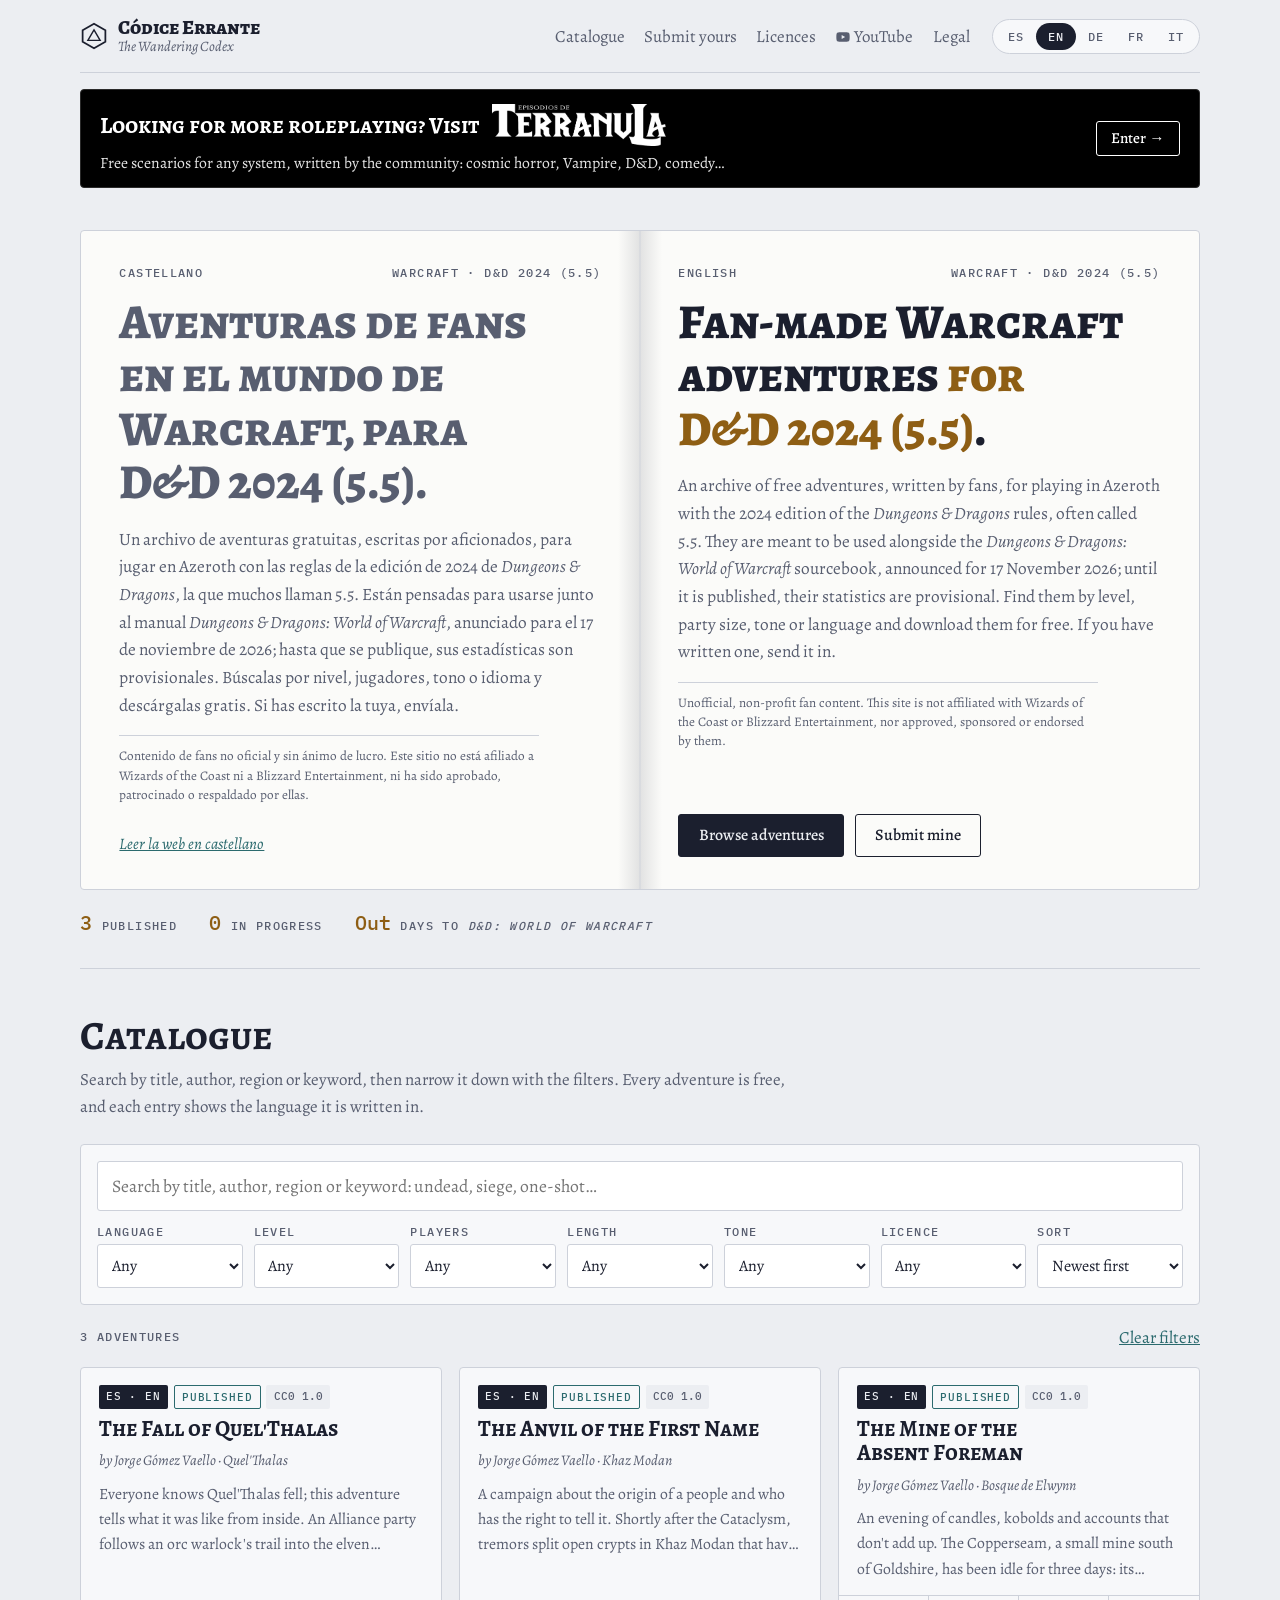
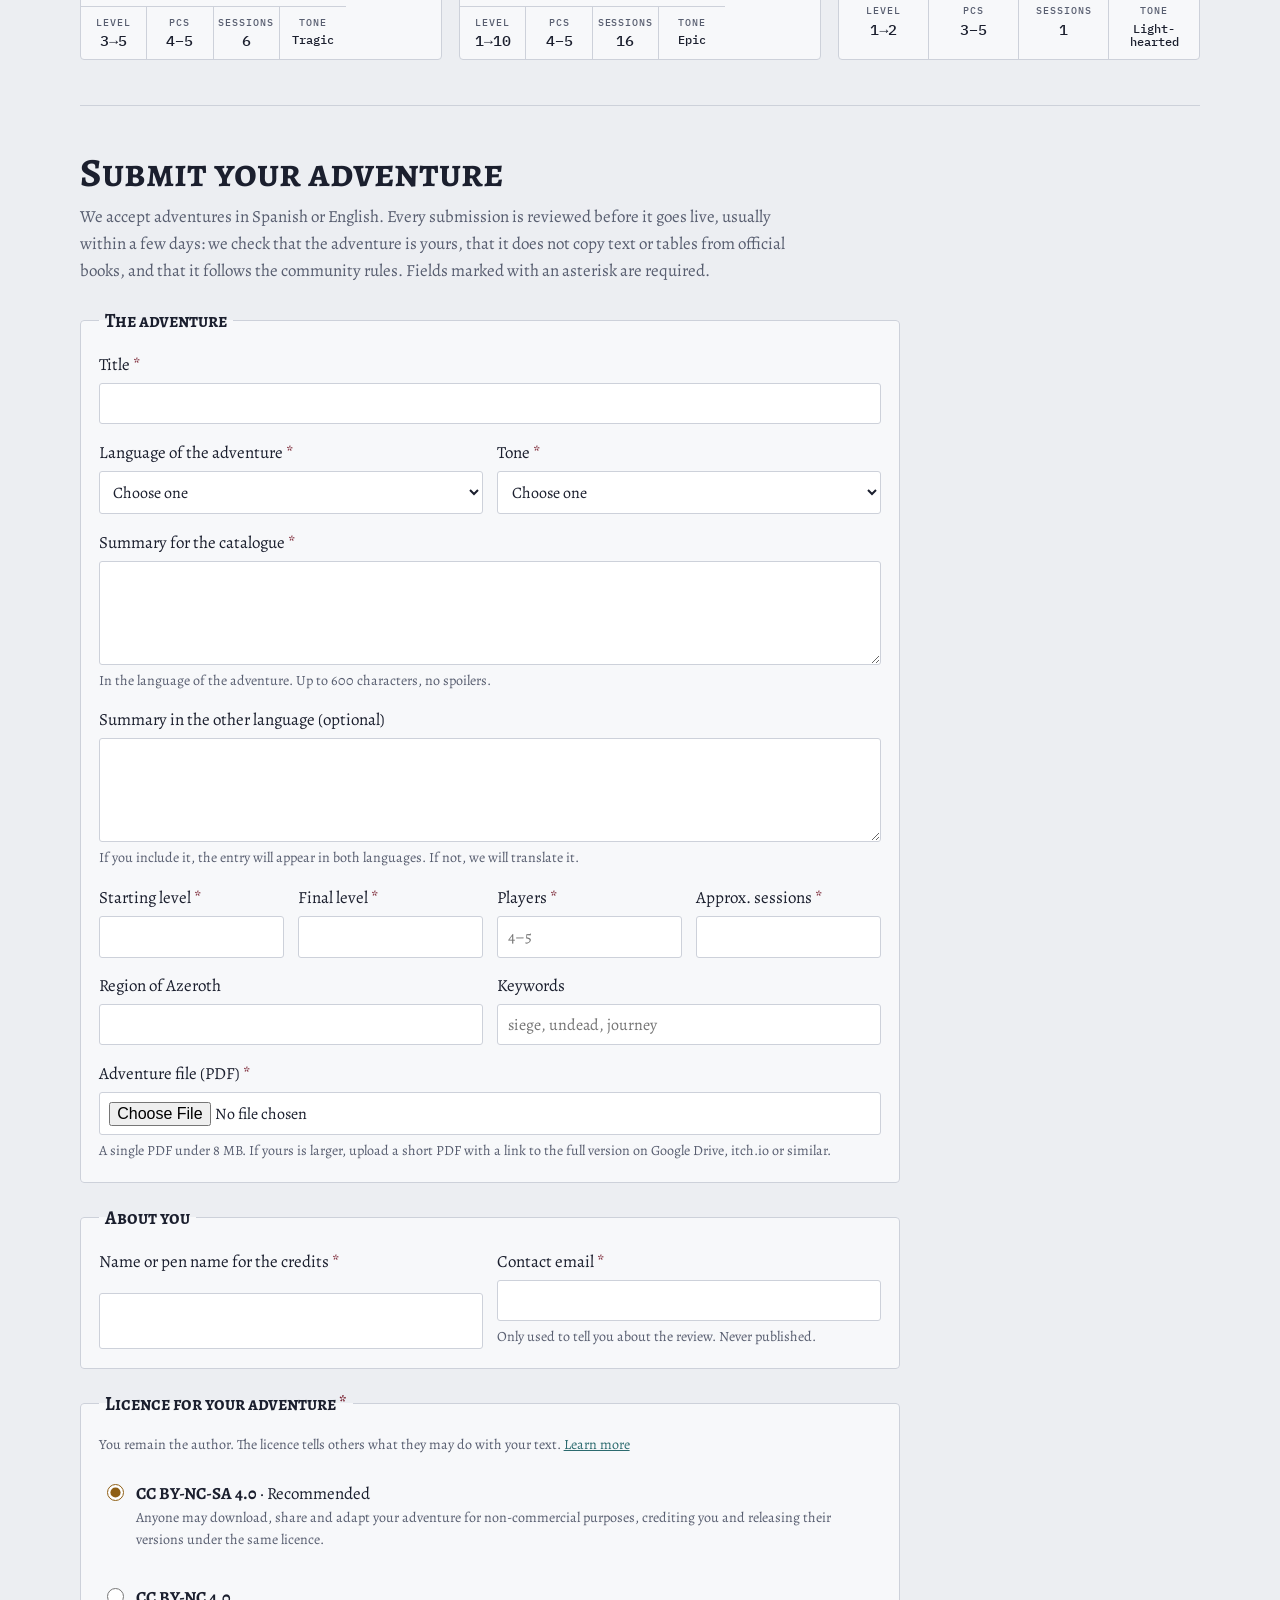
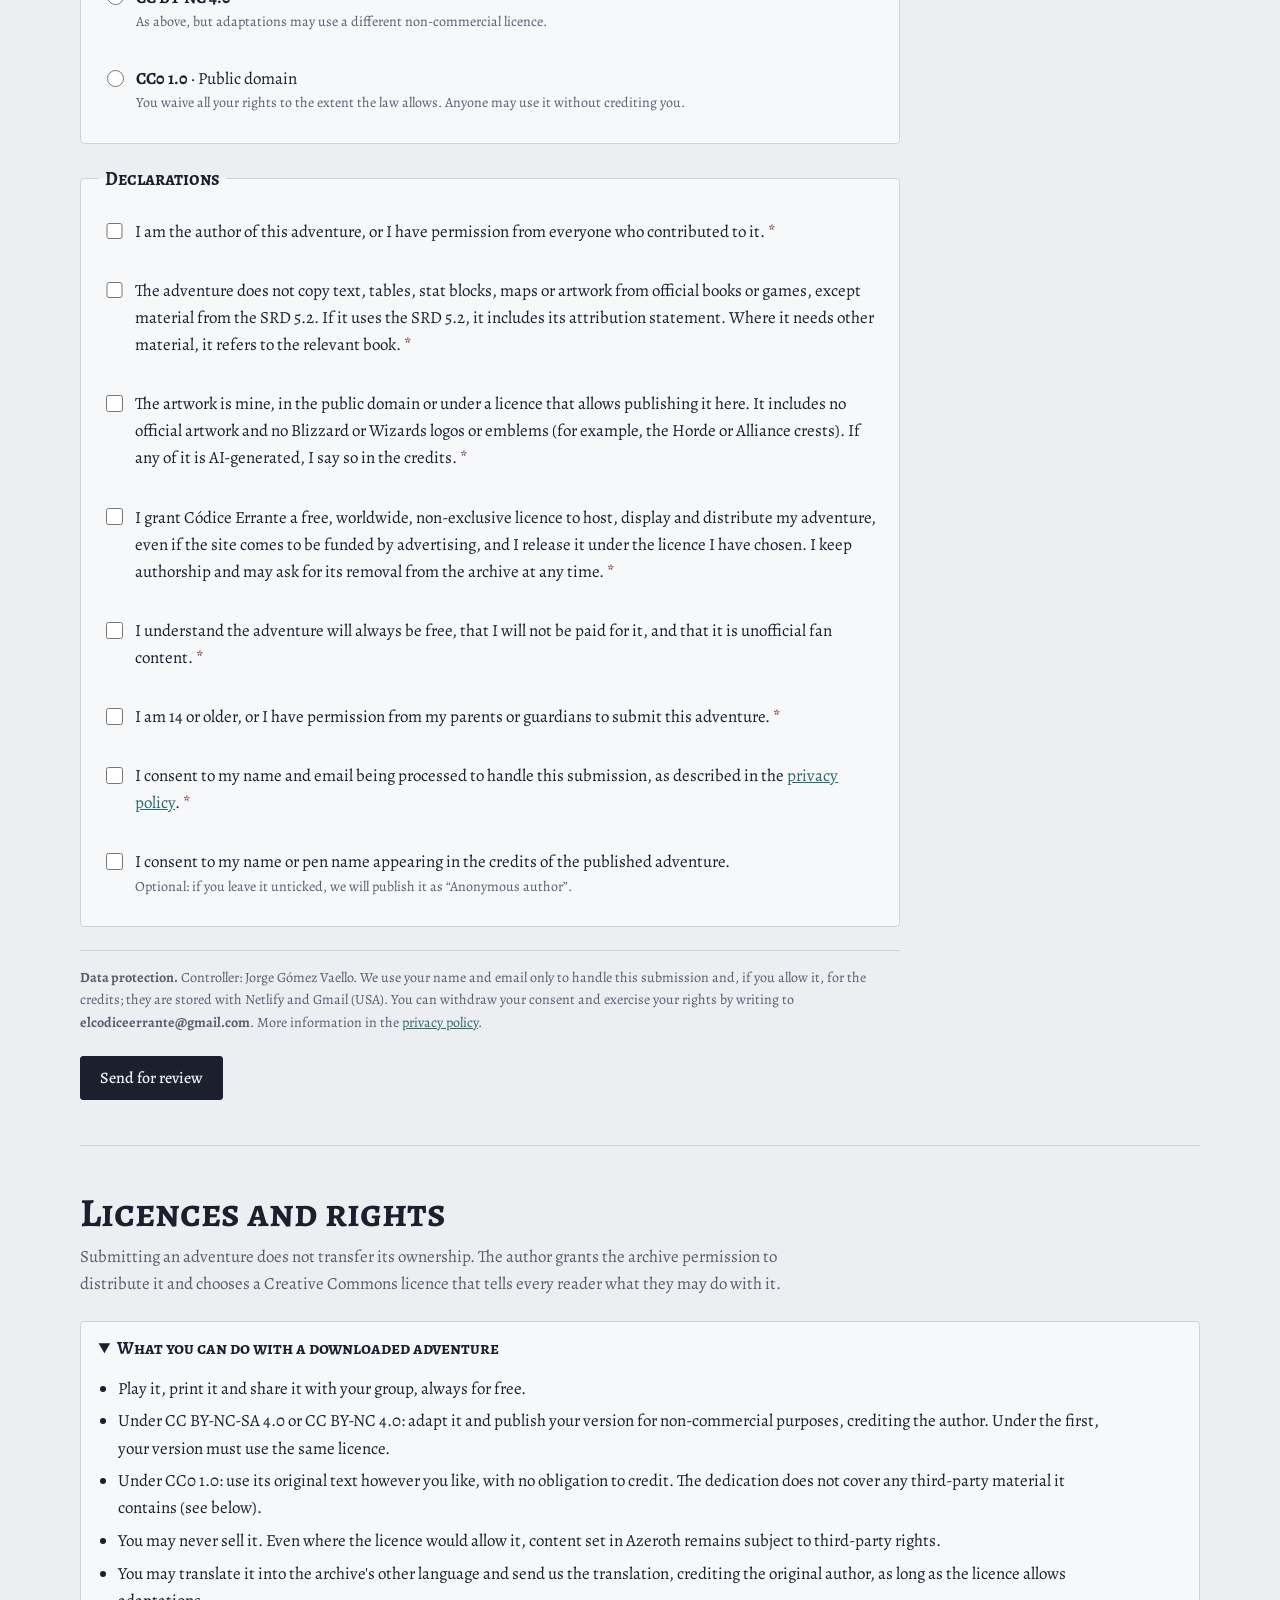
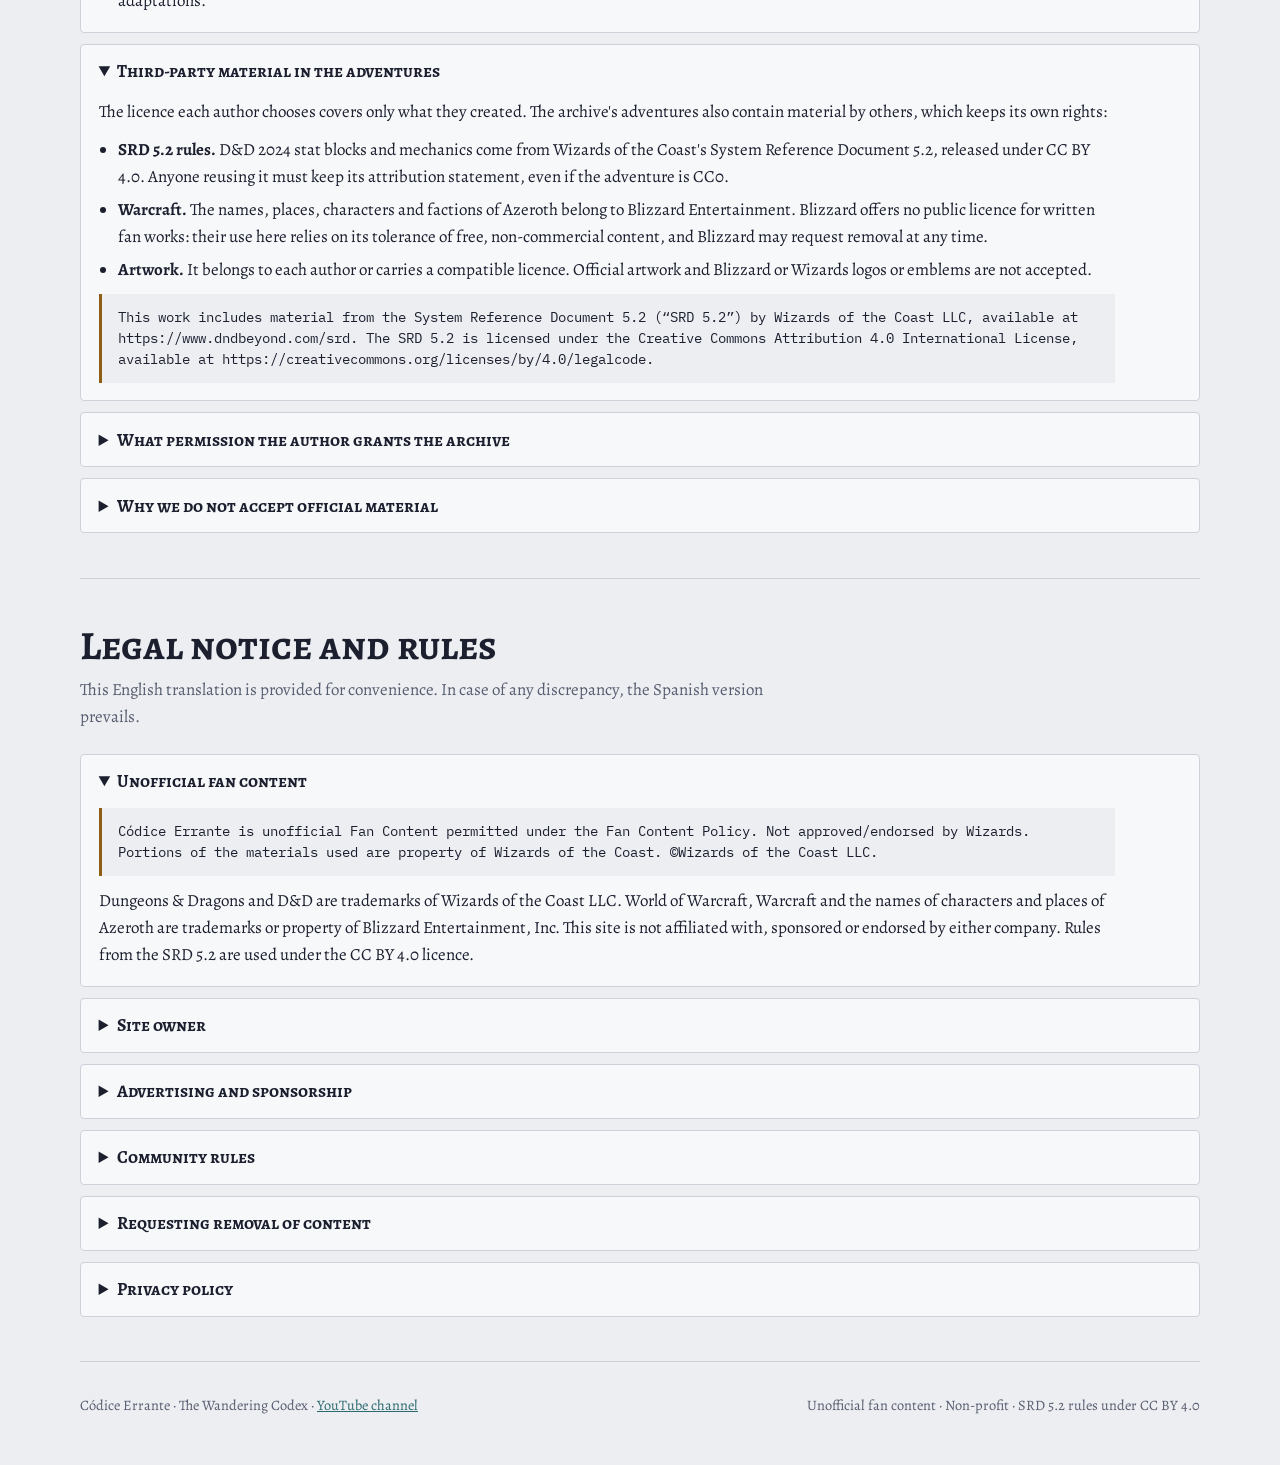
==== commit c53e4ccb: "Aclara en la cabecera que son aventuras de fans de Warcraft para D&D 2024 (5.5) Co-Authored-By: Clau" ====
--- a/index.html
+++ b/index.html
@@ -3,8 +3,8 @@
 <head>
 <meta charset="utf-8">
 <meta name="viewport" content="width=device-width,initial-scale=1,viewport-fit=cover">
-<title>Códice Errante</title>
-<meta name="description" content="Archivo comunitario de aventuras gratuitas de rol para D&D 2024 ambientadas en Azeroth, en español e inglés. A community archive of free D&D 2024 adventures set in Azeroth, in Spanish and English.">
+<title>Códice Errante · Aventuras de fans de Warcraft para D&amp;D 2024 (5.5)</title>
+<meta name="description" content="Aventuras gratuitas escritas por fans, ambientadas en Warcraft, para D&amp;D 2024 (5.5). Contenido de fans no oficial. Free fan-made Warcraft adventures for D&amp;D 2024 (5.5). Unofficial fan content.">
 <link rel="stylesheet" href="fonts/fonts.css">
 <link rel="icon" href="favicon.ico" sizes="48x48">
 <link rel="icon" href="favicon.svg" type="image/svg+xml">
@@ -101,6 +101,7 @@
 .page h1{font-size:clamp(1.9rem,3.8vw,3.1rem); font-weight:800}
 .page h1 em{font-style:normal; color:var(--bronze)}
 .page p{color:var(--muted); font-size:1.08rem; max-width:32em}
+.page p.disc{font-size:.82rem; line-height:1.45; border-top:1px solid var(--line); padding-top:.7rem; margin:0}
 .page .foot{margin-top:auto; padding-top:.6rem}
 .cta{display:flex; flex-wrap:wrap; gap:.7rem}
 .switch{font:italic 400 1rem var(--body); background:none; border:0; padding:0; color:var(--arcane); text-decoration:underline; cursor:pointer; text-align:left}
@@ -255,45 +256,50 @@
 <header class="hero" id="inicio">
   <div class="spread">
     <article class="page both" lang="es">
-      <div class="folio"><span class="label">Castellano</span><span class="label">D&amp;D 2024 · Azeroth</span></div>
-      <h1>Aventuras escritas por la comunidad, <em>libres para todas las mesas</em>.</h1>
-      <p>Busca una aventura por nivel, número de jugadores, tono o idioma, descárgala gratis y llévala a tu mesa. Si has escrito la tuya, envíala: tras una revisión, quedará disponible para cualquiera bajo la licencia libre que elijas.</p>
+      <div class="folio"><span class="label">Castellano</span><span class="label">Warcraft · D&amp;D 2024 (5.5)</span></div>
+      <h1>Aventuras de fans en el mundo de Warcraft, <em>para D&amp;D 2024 (5.5)</em>.</h1>
+      <p>Un archivo de aventuras gratuitas, escritas por aficionados, para jugar en Azeroth con las reglas de la edición de 2024 de <i>Dungeons &amp; Dragons</i>, la que muchos llaman 5.5. Están pensadas para usarse junto al manual <i>Dungeons &amp; Dragons: World of Warcraft</i>, anunciado para el 17 de noviembre de 2026; hasta que se publique, sus estadísticas son provisionales. Búscalas por nivel, jugadores, tono o idioma y descárgalas gratis. Si has escrito la tuya, envíala.</p>
+      <p class="disc">Contenido de fans no oficial y sin ánimo de lucro. Este sitio no está afiliado a Wizards of the Coast ni a Blizzard Entertainment, ni ha sido aprobado, patrocinado o respaldado por ellas.</p>
       <div class="foot">
         <div class="cta"><a class="btn primary" href="#catalogo">Buscar aventuras</a><a class="btn" href="#enviar">Enviar la mía</a></div>
         <button class="switch" type="button" data-setlang="es">Leer la web en castellano</button>
       </div>
     </article>
     <article class="page both" lang="en">
-      <div class="folio"><span class="label">English</span><span class="label">Fan-made · Free</span></div>
-      <h1>Adventures written by the community, <em>free for every table</em>.</h1>
-      <p>Find an adventure by level, party size, tone or language, download it for free and bring it to your table. If you have written one, send it in: once reviewed, anyone can use it under the open licence you choose.</p>
+      <div class="folio"><span class="label">English</span><span class="label">Warcraft · D&amp;D 2024 (5.5)</span></div>
+      <h1>Fan-made Warcraft adventures <em>for D&amp;D 2024 (5.5)</em>.</h1>
+      <p>An archive of free adventures, written by fans, for playing in Azeroth with the 2024 edition of the <i>Dungeons &amp; Dragons</i> rules, often called 5.5. They are meant to be used alongside the <i>Dungeons &amp; Dragons: World of Warcraft</i> sourcebook, announced for 17 November 2026; until it is published, their statistics are provisional. Find them by level, party size, tone or language and download them for free. If you have written one, send it in.</p>
+      <p class="disc">Unofficial, non-profit fan content. This site is not affiliated with Wizards of the Coast or Blizzard Entertainment, nor approved, sponsored or endorsed by them.</p>
       <div class="foot">
         <div class="cta"><a class="btn primary" href="#catalogo">Browse adventures</a><a class="btn" href="#enviar">Submit mine</a></div>
         <button class="switch" type="button" data-setlang="en">Read the site in English</button>
       </div>
     </article>
     <article class="page both" lang="de">
-      <div class="folio"><span class="label">Deutsch</span><span class="label">Fan-Werk · Kostenlos</span></div>
-      <h1>Abenteuer aus der Community, <em>frei für jeden Spieltisch</em>.</h1>
-      <p>Finde ein Abenteuer nach Stufe, Gruppengröße, Ton oder Sprache, lade es kostenlos herunter und bring es an deinen Tisch. Hast du selbst eines geschrieben, reiche es ein: Nach der Prüfung kann es jeder unter der freien Lizenz deiner Wahl nutzen.</p>
+      <div class="folio"><span class="label">Deutsch</span><span class="label">Warcraft · D&amp;D 2024 (5.5)</span></div>
+      <h1>Fan-Abenteuer in der Welt von Warcraft, <em>für D&amp;D 2024 (5.5)</em>.</h1>
+      <p>Ein Archiv kostenloser, von Fans geschriebener Abenteuer, um in Azeroth mit den Regeln der Ausgabe 2024 von <i>Dungeons &amp; Dragons</i> zu spielen, oft 5.5 genannt. Sie sind dafür gedacht, zusammen mit dem Quellenbuch <i>Dungeons &amp; Dragons: World of Warcraft</i> verwendet zu werden, das für den 17. November 2026 angekündigt ist; bis zu seinem Erscheinen sind ihre Werte vorläufig. Suche nach Stufe, Gruppengröße, Ton oder Sprache und lade sie kostenlos herunter. Hast du selbst eines geschrieben, reiche es ein.</p>
+      <p class="disc">Inoffizieller, nicht gewinnorientierter Fan-Content. Diese Website ist weder mit Wizards of the Coast noch mit Blizzard Entertainment verbunden und wird von ihnen weder genehmigt noch gesponsert oder unterstützt.</p>
       <div class="foot">
         <div class="cta"><a class="btn primary" href="#catalogo">Abenteuer durchsuchen</a><a class="btn" href="#enviar">Meines einreichen</a></div>
         <button class="switch" type="button" data-setlang="de">Website auf Deutsch lesen</button>
       </div>
     </article>
     <article class="page both" lang="fr">
-      <div class="folio"><span class="label">Français</span><span class="label">Fait par des fans · Gratuit</span></div>
-      <h1>Des aventures écrites par la communauté, <em>libres pour toutes les tables</em>.</h1>
-      <p>Trouvez une aventure par niveau, nombre de joueurs, ton ou langue, téléchargez-la gratuitement et apportez-la à votre table. Si vous en avez écrit une, proposez-la : après relecture, chacun pourra l’utiliser sous la licence libre de votre choix.</p>
+      <div class="folio"><span class="label">Français</span><span class="label">Warcraft · D&amp;D 2024 (5.5)</span></div>
+      <h1>Des aventures de fans dans le monde de Warcraft, <em>pour D&amp;D 2024 (5.5)</em>.</h1>
+      <p>Une archive d’aventures gratuites, écrites par des fans, pour jouer en Azeroth avec les règles de l’édition 2024 de <i>Dungeons &amp; Dragons</i>, souvent appelée 5.5. Elles sont conçues pour être utilisées avec le livre <i>Dungeons &amp; Dragons: World of Warcraft</i>, annoncé pour le 17 novembre 2026 ; d’ici sa parution, leurs statistiques sont provisoires. Cherchez-les par niveau, nombre de joueurs, ton ou langue et téléchargez-les gratuitement. Si vous en avez écrit une, proposez-la.</p>
+      <p class="disc">Contenu de fans non officiel et sans but lucratif. Ce site n’est pas affilié à Wizards of the Coast ni à Blizzard Entertainment, et n’est ni approuvé, ni sponsorisé, ni soutenu par eux.</p>
       <div class="foot">
         <div class="cta"><a class="btn primary" href="#catalogo">Parcourir les aventures</a><a class="btn" href="#enviar">Proposer la mienne</a></div>
         <button class="switch" type="button" data-setlang="fr">Lire le site en français</button>
       </div>
     </article>
     <article class="page both" lang="it">
-      <div class="folio"><span class="label">Italiano</span><span class="label">Opera di fan · Gratuito</span></div>
-      <h1>Avventure scritte dalla comunità, <em>libere per ogni tavolo</em>.</h1>
-      <p>Trova un’avventura per livello, numero di giocatori, tono o lingua, scaricala gratis e portala al tuo tavolo. Se ne hai scritta una, proponila: dopo la revisione, chiunque potrà usarla con la licenza libera che sceglierai.</p>
+      <div class="folio"><span class="label">Italiano</span><span class="label">Warcraft · D&amp;D 2024 (5.5)</span></div>
+      <h1>Avventure di fan nel mondo di Warcraft, <em>per D&amp;D 2024 (5.5)</em>.</h1>
+      <p>Un archivio di avventure gratuite, scritte da appassionati, per giocare ad Azeroth con le regole dell’edizione 2024 di <i>Dungeons &amp; Dragons</i>, spesso chiamata 5.5. Sono pensate per essere usate insieme al manuale <i>Dungeons &amp; Dragons: World of Warcraft</i>, annunciato per il 17 novembre 2026; fino alla sua uscita, le statistiche sono provvisorie. Cercale per livello, numero di giocatori, tono o lingua e scaricale gratis. Se ne hai scritta una, proponila.</p>
+      <p class="disc">Contenuto di fan non ufficiale e senza scopo di lucro. Questo sito non è affiliato a Wizards of the Coast né a Blizzard Entertainment, né è approvato, sponsorizzato o sostenuto da loro.</p>
       <div class="foot">
         <div class="cta"><a class="btn primary" href="#catalogo">Sfoglia le avventure</a><a class="btn" href="#enviar">Proponi la mia</a></div>
         <button class="switch" type="button" data-setlang="it">Leggi il sito in italiano</button>
@@ -303,7 +309,7 @@
   <div class="ledger" aria-live="polite">
     <div><b id="nPub">0</b><span class="label"><span lang="es">Publicadas</span><span lang="en">Published</span><span lang="de">Veröffentlicht</span><span lang="fr">Publiées</span><span lang="it">Pubblicate</span></span></div>
     <div><b id="nPrep">0</b><span class="label"><span lang="es">En preparación</span><span lang="en">In progress</span><span lang="de">In Arbeit</span><span lang="fr">En préparation</span><span lang="it">In preparazione</span></span></div>
-    <div><b id="nDays">—</b><span class="label"><span lang="es">Días para el manual de Warcraft</span><span lang="en">Days to the Warcraft sourcebook</span><span lang="de">Tage bis zum Warcraft-Quellenbuch</span><span lang="fr">Jours avant le livre de Warcraft</span><span lang="it">Giorni al manuale di Warcraft</span></span></div>
+    <div><b id="nDays">—</b><span class="label"><span lang="es">Días para <i>D&amp;D: World of Warcraft</i></span><span lang="en">Days to <i>D&amp;D: World of Warcraft</i></span><span lang="de">Tage bis <i>D&amp;D: World of Warcraft</i></span><span lang="fr">Jours avant <i>D&amp;D: World of Warcraft</i></span><span lang="it">Giorni a <i>D&amp;D: World of Warcraft</i></span></span></div>
   </div>
 </header>
 
